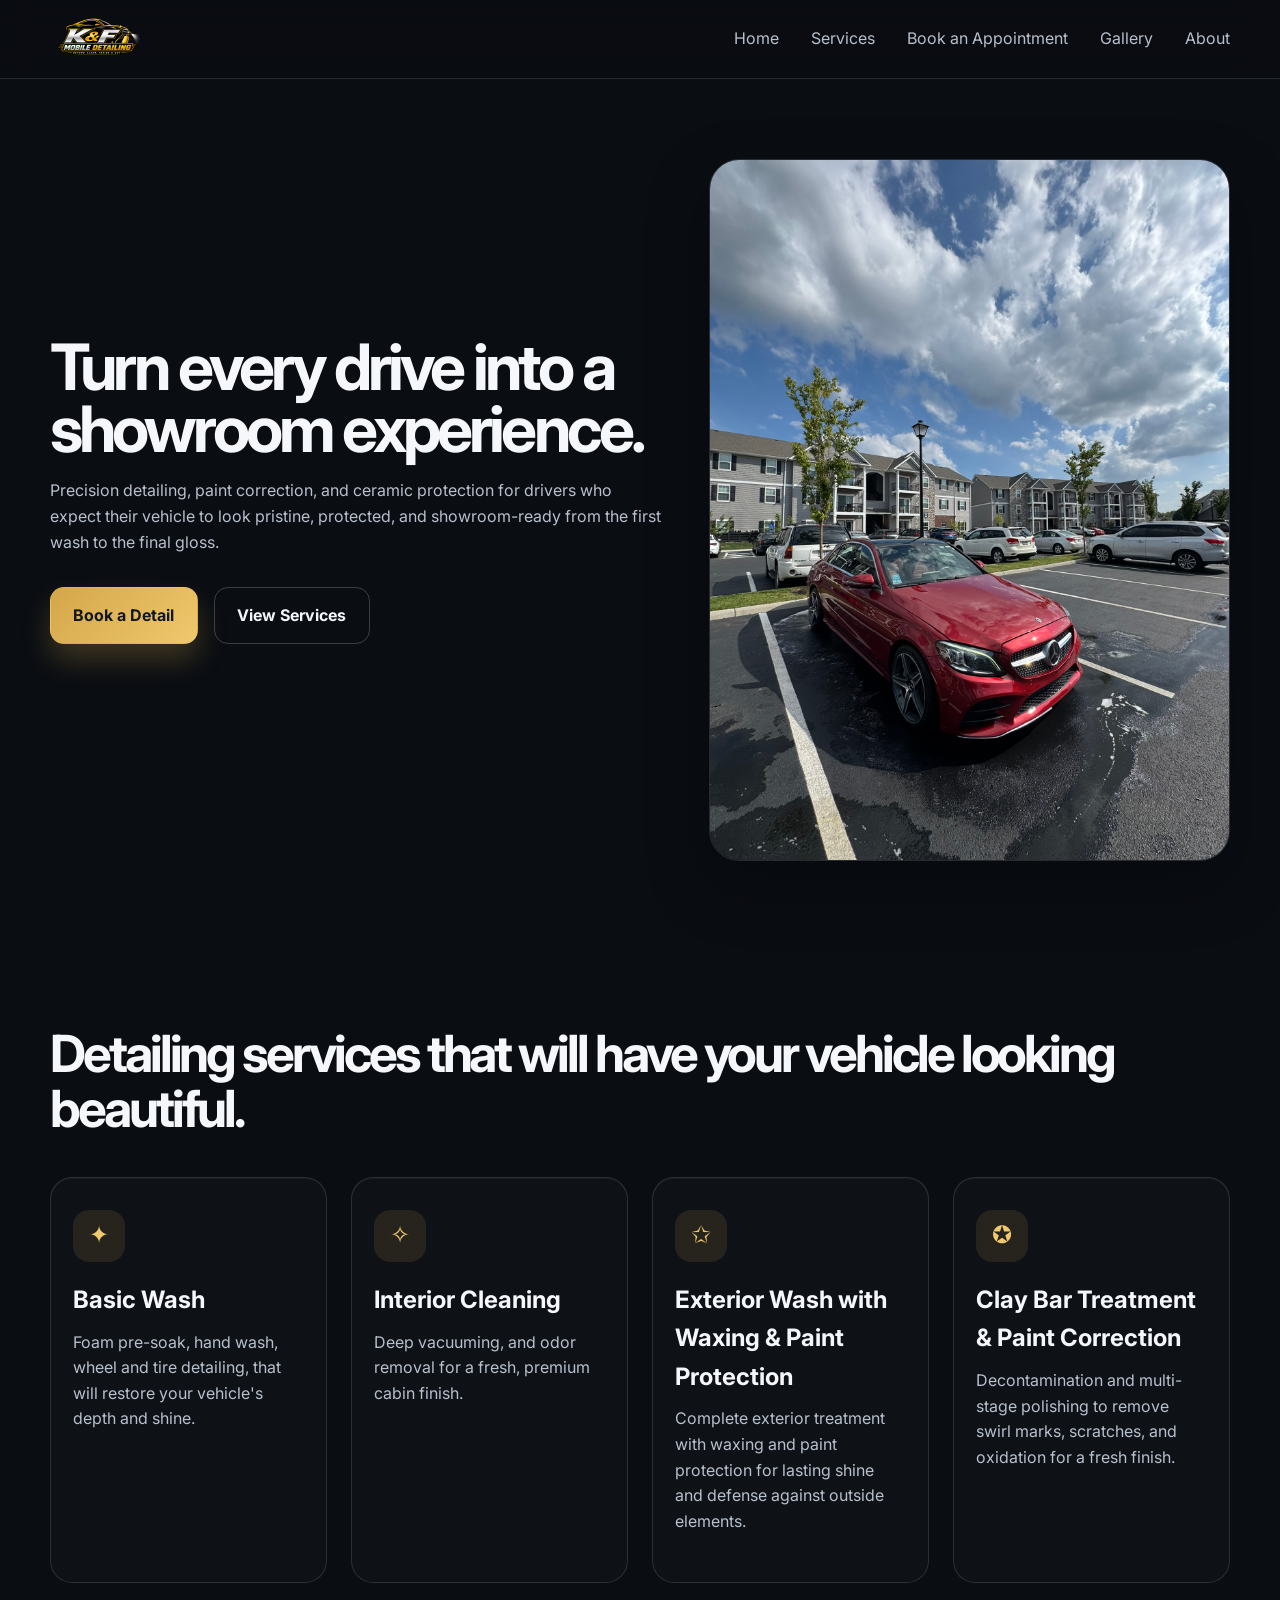
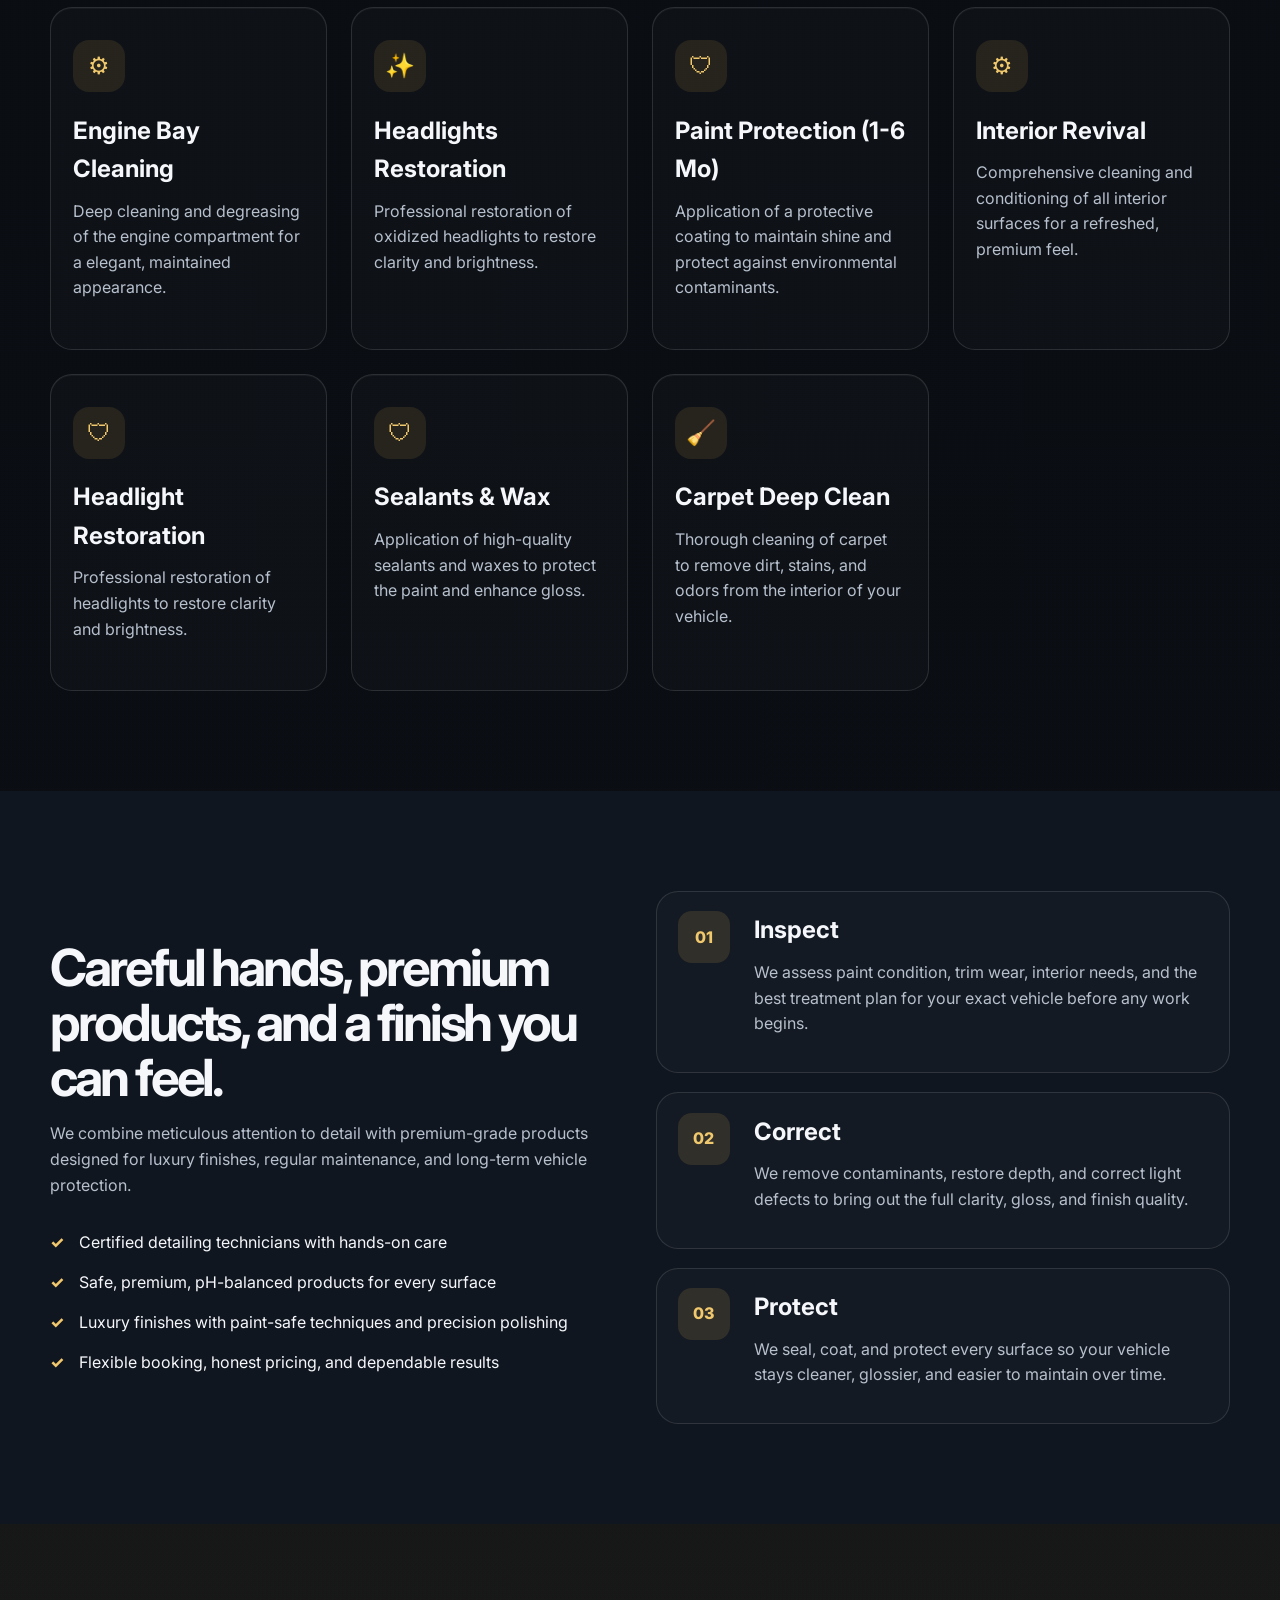
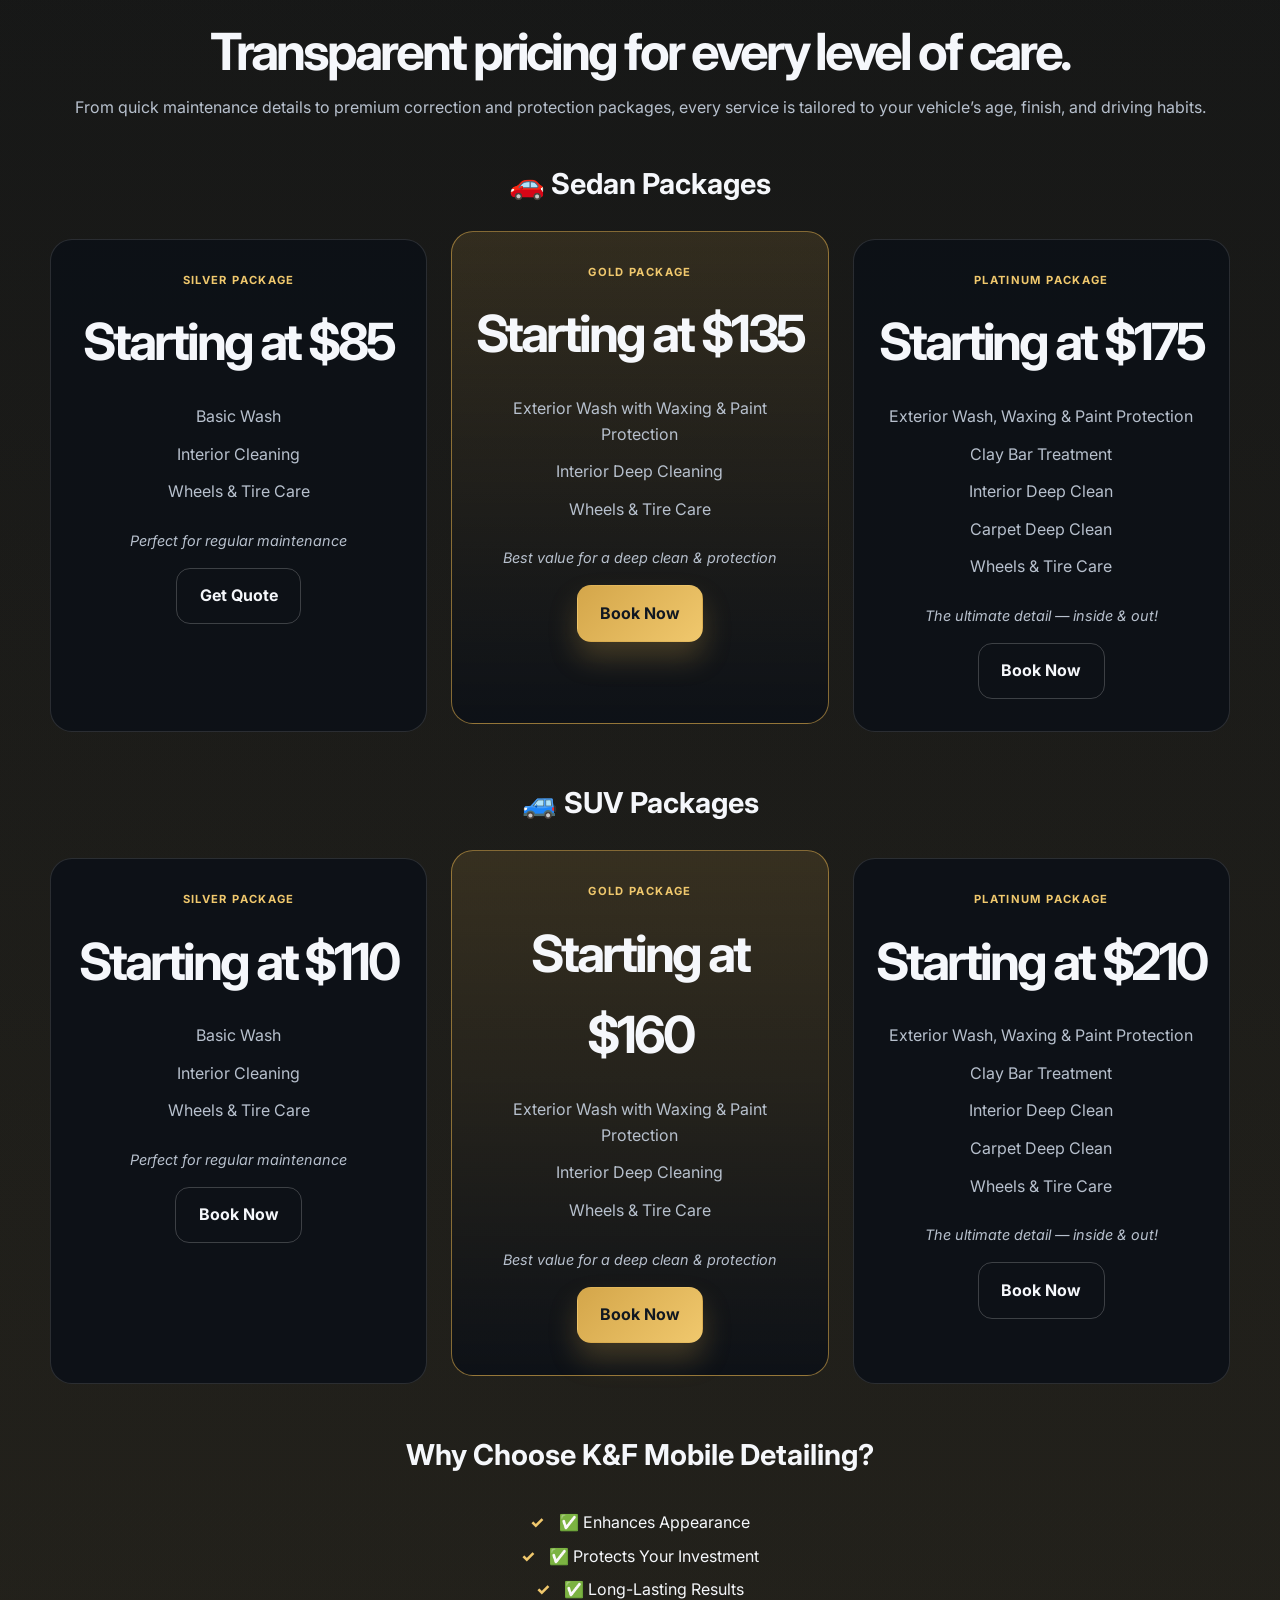
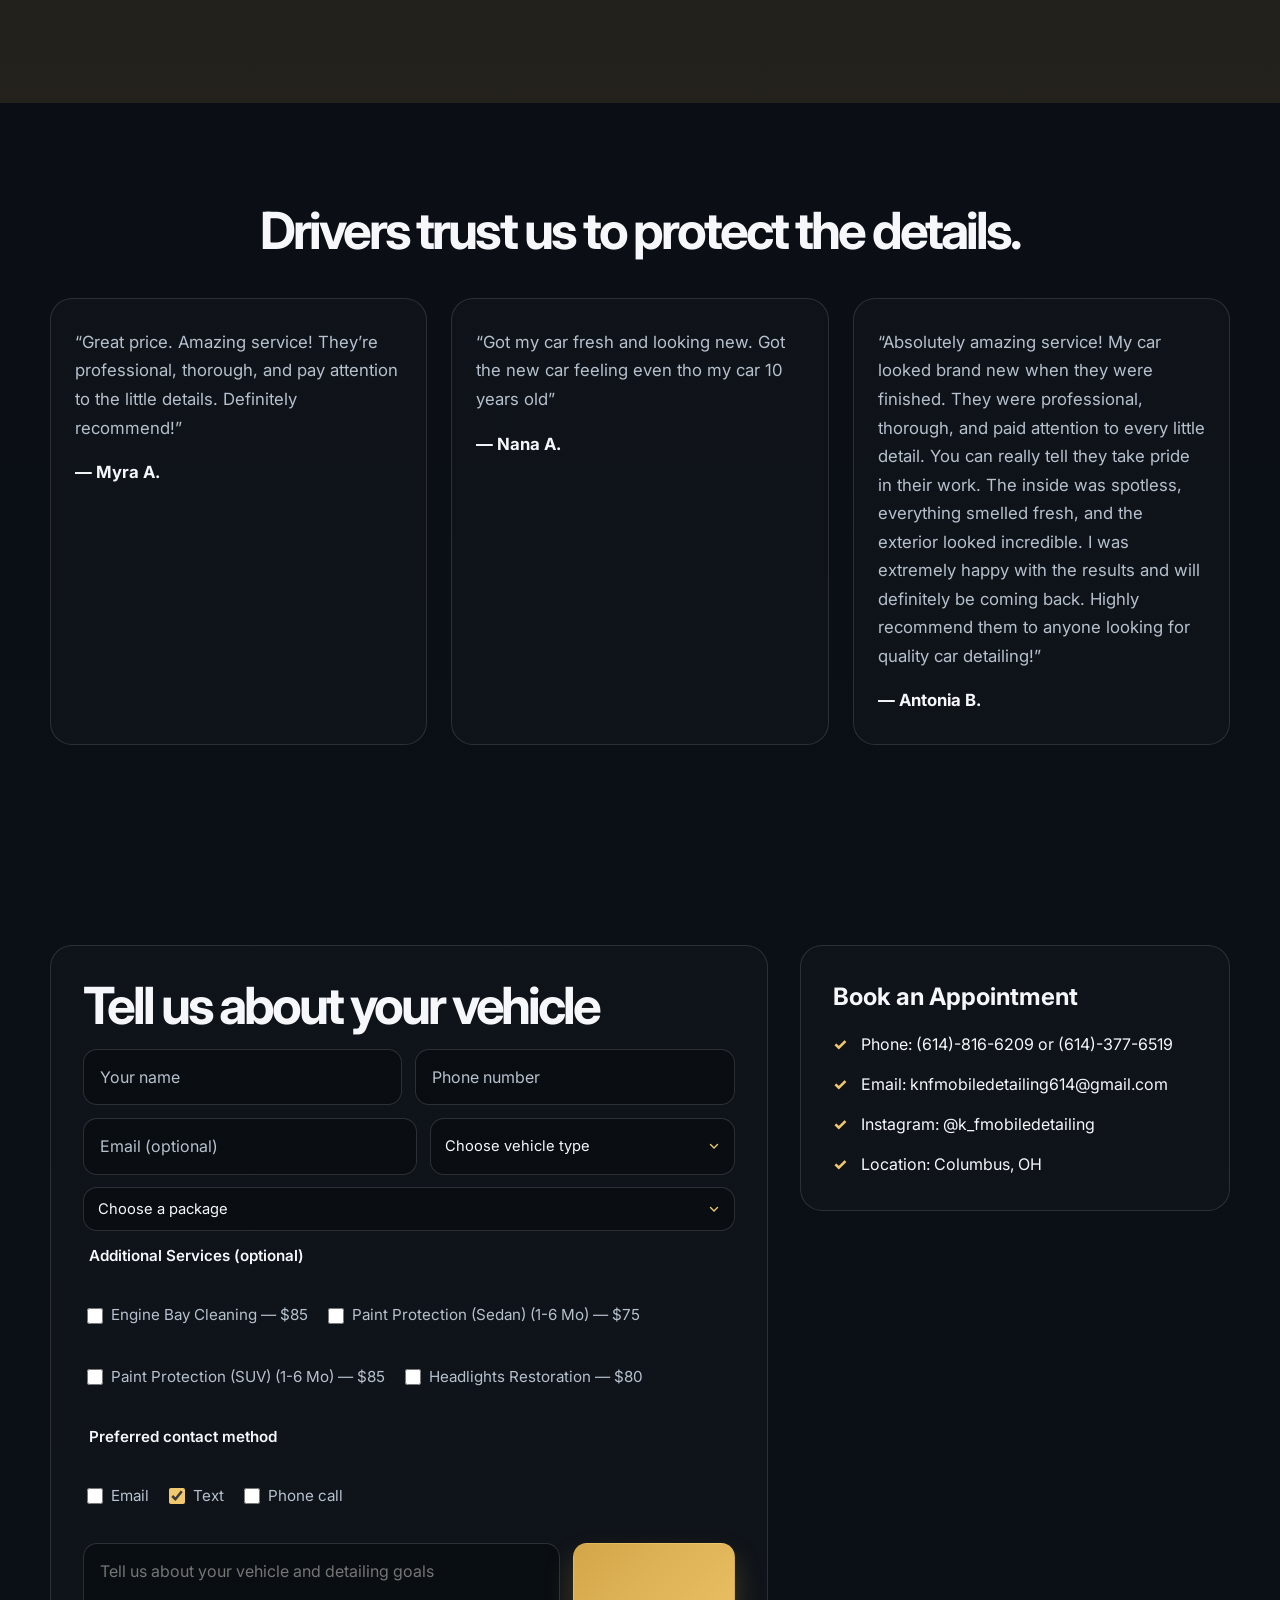
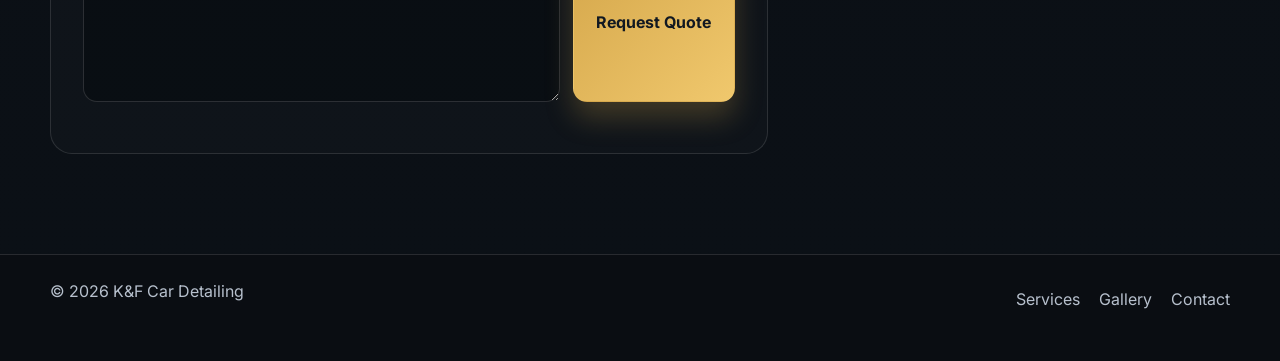
==== index.html @ 3fadc66c "hero image" ====
<!DOCTYPE html>
<html lang="en">
  <head>
    <meta charset="UTF-8" />
    <meta name="viewport" content="width=device-width, initial-scale=1.0" />
    <meta
      name="description"
      content="K&F Car Detailing offers premium interior, exterior, ceramic coating, and paint protection services for luxury and everyday vehicles."
    />
    <title>K&F Car Detailing | Premium Auto Care</title>
    <link rel="preconnect" href="https://fonts.googleapis.com" />
    <link rel="preconnect" href="https://fonts.gstatic.com" crossorigin />
    <link
      href="https://fonts.googleapis.com/css2?family=Inter:wght@400;500;600;700;800;900&display=swap"
      rel="stylesheet"
    />
    <link rel="stylesheet" href="style.css" />
    <link rel="icon" type="image/png" href="images&videos/businessinfo/kflogo.png" /> <!-- ADD ICON -->
  </head>
  <body>
    <!--
      HOME PAGE: index.html
      ----------------------
      Beginner edit notes:

      - Brand: change the logo text in the header (<span class="brand-mark"> and <span class="brand-text">).
      - Navigation: edit links inside <nav class="site-nav">.
      - Hero (main headline): update the <h1> and the <p class="lead"> inside <section class="hero">.
      - Services / Sections: blocks use classes like .service-card, .hero-visual, .gallery-grid.
      - Pricing: see <section id="pricing"> — change the <h3> inside each .price-card to update prices.
      - Images: replace placeholder boxes with <img src="..."> and remove placeholder classes.
      - Contact form at bottom: the form with id="booking-form" is a demo. To send data, add a form `action` or handle it in backend code.

      Note: Styling is in `style.css` and interactive behavior in `script.js`.
    -->
    <header class="site-header">
      <div class="container nav-wrap">
        <a href="index.html" class="brand" aria-label="K and F Car Detailing home">
          <img src="images&videos/businessinfo/kflogo.png" alt="K&F Car Detailing logo" />
        </a>

        <button class="nav-toggle" aria-label="Toggle menu" aria-expanded="false">
          <span></span>
          <span></span>
          <span></span>
        </button>

        <nav class="site-nav" aria-label="Main navigation">
          <a href="index.html">Home</a>
          <a href="services.html">Services</a>
          <a href="contact.html">Book an Appointment</a>
          <a href="gallery.html">Gallery</a>
          <a href="about.html">About</a>
        </nav>
      </div>
    </header>

    <main id="top">
      <section class="hero">
        <div class="container hero-grid">
          <div class="hero-copy">
            <h1>Turn every drive into a showroom experience.</h1>
            <p class="lead">
              Precision detailing, paint correction, and ceramic protection for drivers who expect their vehicle to look pristine, protected, and showroom-ready from the first wash to the final gloss.
            </p>

            <div class="hero-actions">
              <a class="btn btn-primary" href="contact.html">Book a Detail</a>
              <a class="btn btn-secondary" href="services.html">View Services</a>
            </div>
          </div>

          <div class="hero-visual" aria-label="Car detailing showcase image">
            <div class="image-card main-image">
              <img src="images&videos/carsreel/coverimage.JPEG" alt="Finished product of a jon" />
            </div>
          </div>
        </div>
      </section>

     
      <section id="services" class="section">
        <div class="container">
          <div class="section-heading">
            <h2>Detailing services that will have your vehicle looking beautiful.</h2>
          </div>

          <div class="service-grid">
            <article class="service-card">
              <div class="icon">✦</div>
              <h3>Basic Wash</h3>
              <p>Foam pre-soak, hand wash, wheel and tire detailing, that will restore your vehicle's depth and shine.</p>
            </article>

            <article class="service-card">
              <div class="icon">✧</div>
              <h3>Interior Cleaning</h3>
              <p>Deep vacuuming, and odor removal for a fresh, premium cabin finish.</p>
            </article>

            <article class="service-card">
              <div class="icon">✩</div>
              <h3>Exterior Wash with Waxing & Paint Protection</h3>
              <p>Complete exterior treatment with waxing and paint protection for lasting shine and defense against outside elements.</p>
            </article>

            <article class="service-card">
              <div class="icon">✪</div>
              <h3>Clay Bar Treatment & Paint Correction</h3>
              <p>Decontamination and multi-stage polishing to remove swirl marks, scratches, and oxidation for a fresh finish.</p>
            </article>

            <article class="service-card">
              <div class="icon">⚙</div>
              <h3>Engine Bay Cleaning</h3>
              <p>Deep cleaning and degreasing of the engine compartment for a elegant, maintained appearance.</p>
            </article>

            <article class="service-card">
              <div class="icon">✨</div>
              <h3>Headlights Restoration</h3>
              <p>Professional restoration of oxidized headlights to restore clarity and brightness.</p>
            </article>

            <article class="service-card">
              <div class="icon">🛡</div>
              <h3>Paint Protection (1-6 Mo)</h3>
              <p>Application of a protective coating to maintain shine and protect against environmental contaminants.</p>
            </article>

            <article class="service-card">
              <div class="icon">⚙</div>
              <h3>Interior Revival</h3>
              <p>Comprehensive cleaning and conditioning of all interior surfaces for a refreshed, premium feel.</p>
            </article>

            <article class="service-card">
              <div class="icon">🛡</div>
              <h3>Headlight Restoration</h3>
              <p>Professional restoration of  headlights to restore clarity and brightness.</p>
            </article>

            <article class="service-card">
              <div class="icon">🛡</div>
              <h3>Sealants & Wax</h3>
              <p>Application of high-quality sealants and waxes to protect the paint and enhance gloss.</p>
            </article>
            <article class="service-card">
              <div class="icon">🧹</div>
              <h3>Carpet Deep Clean</h3>
              <p>Thorough cleaning of carpet to remove dirt, stains, and odors from the interior of your vehicle.</p>
            </article>
          </div>
        </div>
      </section>

      <section id="why-us" class="section section-dark">
        <div class="container process-grid">
          <div class="process-copy">
            <h2>Careful hands, premium products, and a finish you can feel.</h2>
            <p>
              We combine meticulous attention to detail with premium-grade products designed for luxury finishes, regular maintenance, and long-term vehicle protection.
            </p>
            <ul class="check-list">
              <li>Certified detailing technicians with hands-on care</li>
              <li>Safe, premium, pH-balanced products for every surface</li>
              <li>Luxury finishes with paint-safe techniques and precision polishing</li>
              <li>Flexible booking, honest pricing, and dependable results</li>
            </ul>
          </div>

          <div class="steps">
            <div class="step-item">
              <span>01</span>
              <div>
                <h3>Inspect</h3>
                <p>We assess paint condition, trim wear, interior needs, and the best treatment plan for your exact vehicle before any work begins.</p>
              </div>
            </div>

            <div class="step-item">
              <span>02</span>
              <div>
                <h3>Correct</h3>
                <p>We remove contaminants, restore depth, and correct light defects to bring out the full clarity, gloss, and finish quality.</p>
              </div>
            </div>

            <div class="step-item">
              <span>03</span>
              <div>
                <h3>Protect</h3>
                <p>We seal, coat, and protect every surface so your vehicle stays cleaner, glossier, and easier to maintain over time.</p>
              </div>
            </div>
          </div>
        </div>
      </section>


      <section id="pricing" class="section section-accent">
        <div class="container">
          <div class="section-heading centered">

            <h2>Transparent pricing for every level of care.</h2>
            <p class="lead">From quick maintenance details to premium correction and protection packages, every service is tailored to your vehicle’s age, finish, and driving habits.</p>
          </div>

          <div class="pricing-content">
            <h3>🚗 Sedan Packages</h3>
            <div class="pricing-grid">
              <article class="price-card">
                <p class="package">Silver Package</p>
                <h3>Starting at $85</h3>
                <ul>
                  <li>Basic Wash</li>
                  <li>Interior Cleaning</li>
                  <li>Wheels & Tire Care</li>
                </ul>
                <p class="best-for">Perfect for regular maintenance</p>
                <a href="contact.html" class="btn btn-secondary">Get Quote</a>
              </article>

              <article class="price-card featured">
                <p class="package">Gold Package</p>
                <h3>Starting at $135</h3>
                <ul>
                  <li>Exterior Wash with Waxing & Paint Protection</li>
                  <li>Interior Deep Cleaning</li>
                  <li>Wheels & Tire Care</li>
                </ul>
                <p class="best-for">Best value for a deep clean & protection</p>
                <a href="contact.html" class="btn btn-primary">Book Now</a>
              </article>

              <article class="price-card">
                <p class="package">Platinum Package</p>
                <h3>Starting at $175</h3>
                <ul>
                  <li>Exterior Wash, Waxing & Paint Protection</li>
                  <li>Clay Bar Treatment</li>
                  <li>Interior Deep Clean</li>
                  <li>Carpet Deep Clean</li>
                  <li>Wheels & Tire Care</li>
                </ul>
                <p class="best-for">The ultimate detail — inside & out!</p>
                <a href="contact.html" class="btn btn-secondary">Book Now</a>
              </article>
            </div>

            <h3 class="pricing-section-heading">🚙 SUV Packages</h3>
            <div class="pricing-grid">
              <article class="price-card">
                <p class="package">Silver Package</p>
                <h3>Starting at $110</h3>
                <ul>
                  <li>Basic Wash</li>
                  <li>Interior Cleaning</li>
                  <li>Wheels & Tire Care</li>
                </ul>
                <p class="best-for">Perfect for regular maintenance</p>
                <a href="contact.html" class="btn btn-secondary">Book Now</a>
              </article>

              <article class="price-card featured">
                <p class="package">Gold Package</p>
                <h3>Starting at $160</h3>
                <ul>
                  <li>Exterior Wash with Waxing & Paint Protection</li>
                  <li>Interior Deep Cleaning</li>
                  <li>Wheels & Tire Care</li>
                </ul>
                <p class="best-for">Best value for a deep clean & protection</p>
                <a href="contact.html" class="btn btn-primary">Book Now</a>
              </article>

              <article class="price-card">
                <p class="package">Platinum Package</p>
                <h3>Starting at $210</h3>
                <ul>
                  <li>Exterior Wash, Waxing & Paint Protection</li>
                  <li>Clay Bar Treatment</li>
                  <li>Interior Deep Clean</li>
                  <li>Carpet Deep Clean</li>
                  <li>Wheels & Tire Care</li>
                </ul>
                <p class="best-for">The ultimate detail — inside & out!</p>
                <a href="contact.html" class="btn btn-secondary">Book Now</a>
              </article>
            </div>

            <div class="why-choose">
              <h3>Why Choose K&F Mobile Detailing?</h3>
              <ul class="check-list check-list-centered">
                <li>✅ Enhances Appearance</li>
                <li>✅ Protects Your Investment</li>
                <li>✅ Long-Lasting Results</li>
              </ul>
            </div>
          </div>
        </div>
      </section>

      <section class="section testimonials">
        <div class="container">
          <div class="section-heading centered">
            <h2>Drivers trust us to protect the details.</h2>
          </div> 

          <div class="testimonial-grid">
            <blockquote>
              “Great price. Amazing service! They’re professional, thorough, and pay attention to the little details. Definitely recommend!”
              <footer>— Myra A.</footer>
            </blockquote>

            <blockquote>
              “Got my car fresh and looking new. Got the new car feeling even tho my car 10 years old”
              <footer>— Nana A.</footer>
            </blockquote>

            <blockquote>
              “Absolutely amazing service! My car looked brand new when they were finished. They were professional, thorough, and paid attention to every little detail. You can really tell they take pride in their work. The inside was spotless, everything smelled fresh, and the exterior looked incredible. I was extremely happy with the results and will definitely be coming back. Highly recommend them to anyone looking for quality car detailing!”
              <footer>— Antonia B.</footer>
            </blockquote>
          </div>
        </div>
      </section>

      <!-- CONTACT US SECTION -->
        <!-- CONTACT FORM PAGE -->
      <section class="section">
        <div class="container contact-layout">
          <div class="contact-card">
            <h2>Tell us about your vehicle</h2>
            <!-- Replace with your real form action or booking fields -->
            <form class="contact-form contact-form-full" id="booking-form">
              <input type="hidden" name="_subject" value="New quote request — K&amp;F website" />
              <input type="text" name="name" placeholder="Your name" aria-label="Your name" required />
              <input type="tel" name="phone" placeholder="Phone number" aria-label="Phone number" inputmode="numeric" required />
              <input type="email" name="email" placeholder="Email (optional)" aria-label="Email address" />
              <select name="vehicle" aria-label="Select your vehicle type" required>
                <option value="">Choose vehicle type</option>
                <option value="Sedan">Sedan</option>
                <option value="SUV">SUV</option>
              </select>
              <select name="package" aria-label="Select your service package" required>
                <option value="">Choose a package</option>
                <option value="Sedan Silver Package — $85">Sedan Silver Package — $85</option>
                <option value="Sedan Gold Package — $135">Sedan Gold Package — $135</option>
                <option value="Sedan Platinum Package — $175">Sedan Platinum Package — $175</option>
                <option value="SUV Silver Package — $110">SUV Silver Package — $110</option>
                <option value="SUV Gold Package — $160">SUV Gold Package — $160</option>
                <option value="SUV Platinum Package — $210">SUV Platinum Package — $210</option>
              </select>

              <fieldset class="contact-preference">
                <legend>Additional Services (optional)</legend>
                <label>
                  <input type="checkbox" name="additional_services" value="Engine Bay Cleaning — $85" />
                  <span>Engine Bay Cleaning — $85</span>
                </label>
                <label>
                  <input type="checkbox" name="additional_services" value="Paint Protection (1-6 Mo) — $75" />
                  <span>Paint Protection (Sedan) (1-6 Mo) — $75</span>
                </label>
                <label>
                  <input type="checkbox" name="additional_services" value="Paint Protection SUV (1-6 Mo) — $85" />
                  <span>Paint Protection (SUV) (1-6 Mo) — $85</span>
                </label>
                <label>
                  <input type="checkbox" name="additional_services" value="Headlights Restoration — $80" />
                  <span>Headlights Restoration — $80</span>
                </label>
              </fieldset>

              <fieldset class="contact-preference">
                <legend>Preferred contact method</legend>
                <label>
                  <input type="checkbox" name="contact_preference" value="Email" />
                  <span>Email</span>
                </label>
                <label>
                  <input type="checkbox" name="contact_preference" value="Text" checked />
                  <span>Text</span>
                </label>
                <label>
                  <input type="checkbox" name="contact_preference" value="Phone call" /> <span>Phone call</span>
                </label>
              </fieldset>

              <textarea name="details" rows="5" placeholder="Tell us about your vehicle and detailing goals" aria-label="Project details"></textarea>
              <button type="submit" class="btn btn-primary">Request Quote</button>
            </form>
          </div>

          <aside class="contact-info">
            <div class="info-box">
              <h3>Book an Appointment</h3>
              <!-- Update your actual phone, email, hours, and address here -->
              <ul class="check-list compact-list">
                <li>Phone: (614)-816-6209 or (614)-377-6519</li>
                <li>Email: knfmobiledetailing614@gmail.com</li>
                <li>Instagram: <a href="https://www.instagram.com/k_fmobiledetailing/?hl=en" target="_blank" rel="noopener noreferrer">@k_fmobiledetailing</a></li>
                <li>Location: Columbus, OH</li>
              </ul>
            </div>
          </aside>
        </div>
      </section>
    </main>

    <footer class="site-footer">
      <div class="container footer-wrap">
        <p>© <span id="year"></span> K&F Car Detailing</p>
        <div class="footer-links">
          <a href="services.html">Services</a>
          <a href="gallery.html">Gallery</a>
          <a href="contact.html">Contact</a>
        </div>
      </div>
    </footer>

    <script src="script.js"></script>
  </body>
</html>
---- style.css ----
:root {
  --bg: #0a0d12;
  --bg-soft: #111821;
  --panel: #141d29;
  --card: #f4f3ef;
  --card-strong: #ece7df;
  --text: #f5f7fb;
  --muted: #b7c0cd;
  --gold: #d4a64a;
  --gold-soft: #f0c86d;
  --silver: #c0c0c0;
  --silver-soft: #e8e8e8;
  --line: rgba(255, 255, 255, 0.12);
  --shadow: 0 24px 60px rgba(2, 5, 10, 0.35);
  --radius: 22px;
}

/*
  STYLE GUIDE / HOW TO EDIT (for beginners)
  -----------------------------------------
  - Theme colors: change the variables inside :root (e.g. --bg, --text, --gold).
    Editing these will update colors site-wide without touching component rules.
  - Spacing and layout: .container width and .section padding control overall layout.
  - Components: look for classes like .hero, .service-card, .price-card to change
    sizing, spacing, or visual styles for those blocks.
  - Placeholders and images: .placeholder-box and .placeholder-image are temporary
    visuals. Replace with an <img> tag and remove placeholder classes when adding real images.
  - Typography: H1/H2 sizes are set near the top. Change font-family in body to use a different font.
  - Page-load animation: the `main` fade/translate rules are near the bottom. Tweak duration there.

  Tip: prefer changing variables at the top rather than editing many selectors.
*/

* {
  box-sizing: border-box;
}

html {
  scroll-behavior: smooth;
}

body {
  margin: 0;
  font-family: "Inter", sans-serif;
  background: linear-gradient(180deg, #0a0d12 0%, #0b1016 100%);
  color: var(--text);
  line-height: 1.6;
  overflow-x: hidden;
}

a {
  color: inherit;
  text-decoration: none;
}

img {
  display: block;
  max-width: 100%;
}

button,
input,
select,
textarea {
  font: inherit;
}

textarea {
  resize: vertical;
}

.container {
  width: min(1180px, calc(100% - 2rem));
  margin: 0 auto;
}

.section {
  padding: 100px 0;
}

.section-dark {
  background: rgba(17, 24, 33, 0.9);
}

.section-accent {
  background: linear-gradient(180deg, rgba(212, 166, 74, 0.06), rgba(212, 166, 74, 0.12));
}

h1,
h2,
h3,
p {
  margin-top: 0;
}

h1 {
  font-size: clamp(2.8rem, 5vw, 5rem);
  line-height: 0.96;
  letter-spacing: -0.06em;
  margin-bottom: 1.2rem;
}

h2 {
  font-size: clamp(2.1rem, 4vw, 3.2rem);
  line-height: 1.08;
  letter-spacing: -0.06em;
  margin-bottom: 1rem;
}

h3 {
  font-size: 1.5rem;
  margin-bottom: 0.65rem;
}

.lead,
.process-copy p,
.service-card p,
.step-item p,
.testimonial-grid blockquote,
.price-card li,
.contact-form input::placeholder {
  color: var(--muted);
}

.placeholder-box {
  display: flex;
  align-items: center;
  justify-content: center;
  min-height: 220px;
  background: rgba(255, 255, 255, 0.03);
  border: 1px dashed rgba(212, 166, 74, 0.6);
  border-radius: 20px;
  color: var(--gold-soft);
  font-weight: 700;
  letter-spacing: 0.06em;
  text-transform: uppercase;
  text-align: center;
  padding: 1rem;
}

.placeholder-image {
  min-height: 260px;
}

.site-header {
  position: sticky;
  top: 0;
  z-index: 50;
  background: rgba(10, 13, 18, 0.8);
  -webkit-backdrop-filter: blur(14px);
  backdrop-filter: blur(14px);
  border-bottom: 1px solid var(--line);
}

.nav-wrap {
  display: flex;
  align-items: center;
  justify-content: space-between;
  min-height: 78px;
}

.brand {
  display: inline-flex;
  align-items: center;
  gap: 0.8rem;
  font-weight: 800;
  letter-spacing: 0.04em;
}

.brand img {
  height: 64px;
  width: auto;
  display: block;
}

.brand-mark {
  display: inline-flex;
  align-items: center;
  justify-content: center;
  width: 46px;
  height: 46px;
  border-radius: 14px;
  background: linear-gradient(135deg, var(--gold), var(--gold-soft));
  color: #0e1318;
  font-size: 1.15rem;
}

.brand-text {
  font-size: 1rem;
  text-transform: uppercase;
}

.site-nav {
  display: flex;
  align-items: center;
  gap: 2rem;
  color: var(--muted);
}

.site-nav a {
  transition: color 0.2s ease;
}

.site-nav a:hover,
.site-nav a:focus-visible {
  color: var(--text);
}

.nav-toggle {
  display: none;
  background: transparent;
  border: 0;
  padding: 0;
  width: 44px;
  height: 44px;
  cursor: pointer;
}

.nav-toggle span {
  display: block;
  width: 22px;
  height: 2px;
  background: var(--text);
  margin: 5px auto;
  border-radius: 99px;
}

.hero {
  padding: 80px 0 65px;
}

.hero-grid {
  display: grid;
  grid-template-columns: 1.08fr 0.92fr;
  align-items: center;
  gap: 3rem;
}

.hero-copy {
  max-width: 620px;
}

.hero-actions {
  display: flex;
  flex-wrap: wrap;
  gap: 1rem;
  margin: 2rem 0 2.5rem;
}

.btn {
  display: inline-flex;
  align-items: center;
  justify-content: center;
  min-height: 52px;
  padding: 0.9rem 1.4rem;
  border-radius: 14px;
  border: 1px solid transparent;
  font-weight: 700;
  transition: transform 0.2s ease, box-shadow 0.2s ease;
}

.btn:hover,
.btn:focus-visible {
  transform: translateY(-1px);
}

.btn-primary {
  background: linear-gradient(135deg, var(--gold), var(--gold-soft));
  color: #111821;
  box-shadow: 0 16px 28px rgba(212, 166, 74, 0.25);
}

.btn-secondary {
  background: transparent;
  border-color: rgba(255, 255, 255, 0.2);
  color: var(--text);
}

.hero-stats {
  list-style: none;
  padding: 0;
  margin: 0;
  display: flex;
  gap: 2rem;
  flex-wrap: wrap;
}

.hero-stats li {
  display: flex;
  flex-direction: column;
  gap: 0.2rem;
  min-width: 110px;
}

.hero-stats strong {
  font-size: 1.5rem;
  color: var(--text);
}

.hero-stats span {
  color: var(--muted);
  font-size: 0.84rem;
}

.hero-visual {
  position: relative;
  display: grid;
  place-items: center;
}

.image-card {
  position: relative;
  width: min(560px, 100%);
  border-radius: 30px;
  overflow: hidden;
  box-shadow: var(--shadow);
  border: 1px solid rgba(255, 255, 255, 0.12);
}

.image-card img {
  width: 100%;
  height: 700px;
  object-fit: cover;
}

.badge {
  position: absolute;
  display: inline-flex;
  align-items: center;
  justify-content: center;
  padding: 0.7rem 1rem;
  border-radius: 999px;
  background: rgba(10, 13, 18, 0.82);
  border: 1px solid rgba(255, 255, 255, 0.12);
  color: var(--text);
  font-weight: 600;
  -webkit-backdrop-filter: blur(12px);
  backdrop-filter: blur(12px);
}

.badge-top {
  top: 30px;
  right: -12px;
}

.badge-bottom {
  left: -12px;
  bottom: 30px;
}

.brands {
  padding: 16px 0 0;
}

.brand-strip {
  display: grid;
  grid-template-columns: repeat(4, minmax(0, 1fr));
  gap: 1rem;
  border: 1px solid var(--line);
  border-radius: 16px;
  background: rgba(255, 255, 255, 0.02);
  padding: 1rem 1.5rem;
}

.brand-strip span {
  color: var(--muted);
  font-weight: 600;
  text-align: center;
}

.section-heading {
  margin-bottom: 2.5rem;
}

.section-heading.centered {
  text-align: center;
}

.page-hero {
  padding: 90px 0 40px;
  text-align: center;
}

.narrow {
  max-width: 760px;
}

.service-grid {
  display: grid;
  grid-template-columns: repeat(4, minmax(0, 1fr));
  gap: 1.5rem;
}

/* Service cards use four columns on large screens. */
.service-grid-large {
  grid-template-columns: repeat(4, minmax(0, 1fr));
}

.service-card {
  padding: 2rem 1.4rem;
  border-radius: var(--radius);
  background: rgba(255, 255, 255, 0.02);
  border: 1px solid var(--line);
  box-shadow: inset 0 1px 0 rgba(255, 255, 255, 0.04);
  transition: transform 0.25s ease;
}

@media (hover: hover) and (pointer: fine) {
  .service-card:hover {
    transform: scale(1.06);
  }
}

.icon {
  display: inline-flex;
  align-items: center;
  justify-content: center;
  width: 52px;
  height: 52px;
  border-radius: 16px;
  margin-bottom: 1.2rem;
  background: rgba(212, 166, 74, 0.12);
  color: var(--gold-soft);
  font-size: 1.5rem;
}

.process-grid {
  display: grid;
  grid-template-columns: 1fr 1fr;
  gap: 2rem;
  align-items: center;
}

.check-list {
  list-style: none;
  padding: 0;
  margin: 2rem 0 0;
  display: grid;
  gap: 0.9rem;
}

.check-list li {
  position: relative;
  padding-left: 1.8rem;
  color: var(--text);
}

.check-list li::before {
  content: "✓";
  position: absolute;
  left: 0;
  color: var(--gold-soft);
  font-weight: 800;
}

.steps {
  display: grid;
  gap: 1.2rem;
}

.step-item {
  display: grid;
  grid-template-columns: 60px 1fr;
  gap: 1rem;
  padding: 1.2rem 1.3rem;
  border-radius: var(--radius);
  background: rgba(255, 255, 255, 0.02);
  border: 1px solid var(--line);
}

.step-item span {
  display: inline-flex;
  align-items: center;
  justify-content: center;
  width: 52px;
  height: 52px;
  border-radius: 14px;
  background: rgba(212, 166, 74, 0.15);
  color: var(--gold-soft);
  font-weight: 800;
}

.slideshow {
  position: relative;
  border-radius: 24px;
  overflow: hidden;
  border: 1px solid var(--line);
  background: #10151d;
}

.slideshow-track {
  display: flex;
  transition: transform 0.5s cubic-bezier(.2,.9,.2,1);
}

.slide {
  flex: 0 0 100%;
  margin: 0;
}

.slide img {
  width: 100%;
  height: 560px;
  object-fit: contain;
  display: block;
  background: #10151d;
}

.slide-arrow {
  position: absolute;
  top: 50%;
  transform: translateY(-50%);
  width: 48px;
  height: 48px;
  border-radius: 50%;
  border: 1px solid rgba(255, 255, 255, 0.16);
  background: rgba(10, 13, 18, 0.6);
  -webkit-backdrop-filter: blur(8px);
  backdrop-filter: blur(8px);
  color: var(--text);
  font-size: 1.6rem;
  line-height: 1;
  cursor: pointer;
  display: flex;
  align-items: center;
  justify-content: center;
  transition: background 0.2s ease, border-color 0.2s ease;
}

.slide-arrow:hover,
.slide-arrow:focus-visible {
  background: rgba(212, 166, 74, 0.25);
  border-color: rgba(212, 166, 74, 0.5);
}

.slide-prev {
  left: 16px;
}

.slide-next {
  right: 16px;
}

.slide-dots {
  position: absolute;
  bottom: 18px;
  left: 50%;
  transform: translateX(-50%);
  display: flex;
  gap: 0.5rem;
}

.slide-dot {
  position: relative;
  width: 9px;
  height: 9px;
  border-radius: 50%;
  border: 0;
  padding: 0;
  background: rgba(255, 255, 255, 0.35);
  cursor: pointer;
  transition: background 0.2s ease, transform 0.2s ease;
}

.slide-dot::before {
  content: "";
  position: absolute;
  inset: -18px;
}

.slide-dot.is-active {
  background: var(--gold-soft);
  transform: scale(1.3);
}

.pricing-grid {
  display: grid;
  grid-template-columns: repeat(3, minmax(0, 1fr));
  gap: 1.5rem;
  margin-bottom: 2rem;
}

.pricing-content h3 {
  text-align: center;
  font-size: 1.8rem;
  margin-bottom: 2rem;
}

.pricing-section-heading {
  margin-top: 3rem;
}

.why-choose {
  margin-top: 3rem;
  text-align: center;
}

.check-list-centered {
  display: flex;
  flex-direction: column;
  gap: 0.5rem;
  align-items: center;
}

.price-card {
  padding: 2rem 1.4rem;
  border-radius: var(--radius);
  background: rgba(13, 17, 23, 0.92);
  border: 1px solid var(--line);
  text-align: center;
}

.price-card.featured {
  background: linear-gradient(180deg, rgba(212, 166, 74, 0.14), rgba(13, 17, 23, 0.96));
  border-color: rgba(212, 166, 74, 0.6);
  transform: translateY(-8px);
}

.package {
  color: var(--gold-soft);
  font-weight: 700;
  text-transform: uppercase;
  letter-spacing: 0.12em;
  font-size: 0.7rem;
}

.best-for {
  color: var(--muted);
  font-size: 0.9rem;
  font-style: italic;
  margin-bottom: 1rem;
}

.price-card h3 {
  font-size: clamp(2.5rem, 4vw, 3.5rem);
  letter-spacing: -0.06em;
  margin-bottom: 1.3rem;
}

.price-card ul {
  list-style: none;
  margin: 0 0 1.5rem;
  padding: 0;
  display: grid;
  gap: 0.75rem;
  color: var(--muted);
}

.testimonial-grid {
  display: grid;
  grid-template-columns: repeat(3, minmax(0, 1fr));
  gap: 1.5rem;
}

.testimonial-grid blockquote {
  margin: 0;
  padding: 1.8rem 1.5rem;
  border-radius: var(--radius);
  background: rgba(255, 255, 255, 0.02);
  border: 1px solid var(--line);
  font-size: 1.05rem;
  line-height: 1.7;
}

.testimonial-grid footer {
  margin-top: 1rem;
  color: var(--text);
  font-weight: 700;
}

.cta-section {
  padding-top: 28px;
}

.cta-box {
  display: flex;
  align-items: center;
  justify-content: space-between;
  gap: 2rem;
  padding: 2.2rem;
  border-radius: 30px;
  background: linear-gradient(135deg, rgba(212, 166, 74, 0.12), rgba(20, 29, 41, 0.9));
  border: 1px solid rgba(212, 166, 74, 0.35);
}

.cta-copy {
  flex: 1;
}

.cta-copy p:last-child {
  margin-bottom: 0;
  color: var(--muted);
}

.contact-form {
  display: flex;
  flex-wrap: wrap;
  gap: 0.8rem;
  width: min(540px, 100%);
}

.contact-form input,
.contact-form select,
.contact-form textarea {
  flex: 1 1 180px;
  min-height: 54px;
  padding: 0.9rem 1rem;
  border: 1px solid rgba(255, 255, 255, 0.14);
  border-radius: 14px;
  background: rgba(4, 8, 12, 0.5);
  color: var(--text);
  font-size: 16px;
}

.contact-form select {
  -webkit-appearance: none;
  appearance: none;
  flex: 1 1 150px;
  min-height: 44px;
  padding: 0.55rem 2.2rem 0.55rem 0.85rem;
  font-size: 0.92rem;
  background-image: url("data:image/svg+xml,%3Csvg xmlns='http://www.w3.org/2000/svg' viewBox='0 0 20 20' fill='none' stroke='%23f0c86d' stroke-width='2' stroke-linecap='round' stroke-linejoin='round'%3E%3Cpath d='M5 8l5 5 5-5'/%3E%3C/svg%3E");
  background-repeat: no-repeat;
  background-position: right 0.8rem center;
  background-size: 14px;
}

.contact-form select option {
  background: #10151d;
  color: var(--text);
}

.contact-form textarea {
  min-height: 120px;
  width: 100%;
}

.contact-preference {
  width: 100%;
  margin: 0;
  padding: 0.75rem 0.25rem 0;
  border: 0;
}

.contact-preference legend {
  margin-bottom: 0.5rem;
  font-size: 0.95rem;
  font-weight: 600;
  color: var(--text);
}

.contact-preference label {
  display: inline-flex;
  align-items: center;
  gap: 0.5rem;
  margin-right: 1rem;
  color: var(--muted);
  font-size: 0.95rem;
}

.contact-preference input[type="radio"],
.contact-preference input[type="checkbox"] {
  flex: none;
  width: 1rem;
  height: 1rem;
  margin: 0;
  padding: 0;
  border: 0;
  background: transparent;
  accent-color: var(--gold-soft);
}

.contact-form-full {
  width: 100%;
}

.form-status {
  width: 100%;
  margin: 0.4rem 0 0;
  font-size: 0.92rem;
  color: var(--muted);
}

.form-status-success {
  color: var(--gold-soft);
}

.form-status-error {
  color: #e88a8a;
}

.contact-layout {
  display: grid;
  grid-template-columns: minmax(0, 1.5fr) minmax(260px, 0.9fr);
  gap: 2rem;
  align-items: start;
}

.contact-card,
.info-box {
  padding: 2rem;
  border-radius: var(--radius);
  background: rgba(255, 255, 255, 0.02);
  border: 1px solid var(--line);
}

.contact-info {
  width: 100%;
}

.info-box {
  min-height: 220px;
}

.about-grid {
  display: grid;
  grid-template-columns: 1fr 1fr;
  gap: 2rem;
  align-items: center;
}

.about-image {
  width: 100%;
  min-height: 500px;
  object-fit: cover;
  border-radius: 28px;
  border: 1px solid var(--line);
}

.about-copy {
  font-size: 1.08rem;
  color: var(--muted);
}

.compact-list {
  margin-top: 1rem;
}

.check-list.compact-list li {
  white-space: nowrap;
}

.site-footer {
  padding: 1.5rem 0 2.5rem;
  border-top: 1px solid var(--line);
  background: #0a0d12;
}

/* Page-load animation: simple fade + lift for main content */
main {
  opacity: 0;
  transform: translateY(12px);
  transition: opacity 600ms cubic-bezier(.2,.9,.2,1), transform 600ms cubic-bezier(.2,.9,.2,1);
}

body.page-loaded main {
  opacity: 1;
  transform: none;
}

.footer-wrap {
  display: flex;
  justify-content: space-between;
  align-items: center;
  gap: 1rem;
  flex-wrap: wrap;
  color: var(--muted);
}

.footer-links {
  display: flex;
  gap: 1.2rem;
}

@media (max-width: 980px) {
  .check-list.compact-list li {
    white-space: normal;
  }

  .hero-grid,
  .process-grid,
  .cta-box,
  .pricing-grid,
  .service-grid,
  .testimonial-grid {
    grid-template-columns: 1fr 1fr;
  }

  .hero-grid,
  .process-grid,
  .cta-box {
    display: grid;
  }

  .service-grid,
  .pricing-grid,
  .testimonial-grid {
    display: grid;
  }

  .slide img {
    height: 420px;
  }

  .image-card img {
    height: 460px;
  }

  .about-image {
    min-height: 360px;
  }

  .cta-box {
    align-items: start;
  }
}

@media (max-width: 760px) {
  .nav-toggle {
    display: block;
  }

  @media (max-width: 760px) {
  .info-box {
    min-height: 600px;
  }
}

  .site-nav {
    position: absolute;
    top: calc(100% + 10px);
    right: 1rem;
    left: 1rem;
    display: flex;
    flex-direction: column;
    align-items: flex-start;
    gap: 1rem;
    padding: 1rem 1.2rem;
    background: rgba(10, 13, 18, 0.96);
    border: 1px solid var(--line);
    border-radius: 18px;
    opacity: 0;
    visibility: hidden;
    pointer-events: none;
    transform: translateX(22px);
    transition: opacity 220ms ease, transform 260ms ease, visibility 220ms ease;
    box-shadow: 0 18px 38px rgba(2, 5, 10, 0.28);
  }

  .site-nav a {
    opacity: 0;
    transform: translateX(18px);
    transition: opacity 220ms ease, transform 260ms ease;
    width: 100%;
    padding: 0.6rem 0;
  }

  .site-nav.is-open {
    opacity: 1;
    visibility: visible;
    pointer-events: auto;
    transform: translateX(0);
  }

  .site-nav.is-open a {
    opacity: 1;
    transform: translateX(0);
  }

  .site-nav.is-open a:nth-child(1) { transition-delay: 60ms; }
  .site-nav.is-open a:nth-child(2) { transition-delay: 100ms; }
  .site-nav.is-open a:nth-child(3) { transition-delay: 140ms; }
  .site-nav.is-open a:nth-child(4) { transition-delay: 180ms; }
  .site-nav.is-open a:nth-child(5) { transition-delay: 220ms; }

  .hero,
  .section {
    padding: 80px 0;
  }

  .hero-grid,
  .process-grid,
  .service-grid,
  .pricing-grid,
  .testimonial-grid,
  .brand-strip,
  .contact-layout,
  .about-grid {
    grid-template-columns: 1fr;
  }

  .hero-actions,
  .footer-wrap,
  .contact-form,
  .cta-box {
    display: flex;
    flex-direction: column;
    align-items: stretch;
  }

  .slide img {
    height: 300px;
  }

  .slide-arrow {
    width: 40px;
    height: 40px;
    font-size: 1.3rem;
  }

  .image-card img {
    height: 320px;
  }

  .about-image {
    min-height: 260px;
  }

  .brand img {
    height: 48px;
  }

  .placeholder-box {
    min-height: 420px;
  }

  .contact-preference label {
    display: flex;
    width: 100%;
    padding: 0.5rem 0;
    margin-right: 0;
  }

  .contact-card,
  .info-box {
    padding: 1.4rem;
  }

  .contact-form {
    gap: 0.65rem;
  }

  .contact-form input,
  .contact-form select,
  .contact-form textarea {
    min-height: 46px;
    padding: 0.65rem 0.85rem;
    border-radius: 12px;
    font-size: 16px;
  }

  .contact-form textarea {
    min-height: 96px;
  }

  .contact-preference {
    padding-top: 0.5rem;
  }

  .contact-preference legend {
    font-size: 0.88rem;
    margin-bottom: 0.35rem;
  }

  .contact-preference label {
    font-size: 0.88rem;
  }

  .btn {
    min-height: 46px;
    padding: 0.75rem 1.2rem;
  }

  .badge-top {
    right: 18px;
  }

  .badge-bottom {
    left: 18px;
  }

  .cta-box {
    padding: 1.4rem;
  }

  .nav-wrap {
    flex-wrap: wrap;
    gap: 0.8rem;
    padding: 0.8rem 0;
  }
}

@media (prefers-reduced-motion: reduce) {
  html {
    scroll-behavior: auto;
  }

  *,
  *::before,
  *::after {
    animation-duration: 0.01ms !important;
    animation-iteration-count: 1 !important;
    transition-duration: 0.01ms !important;
  }

  main {
    opacity: 1;
    transform: none;
  }
}
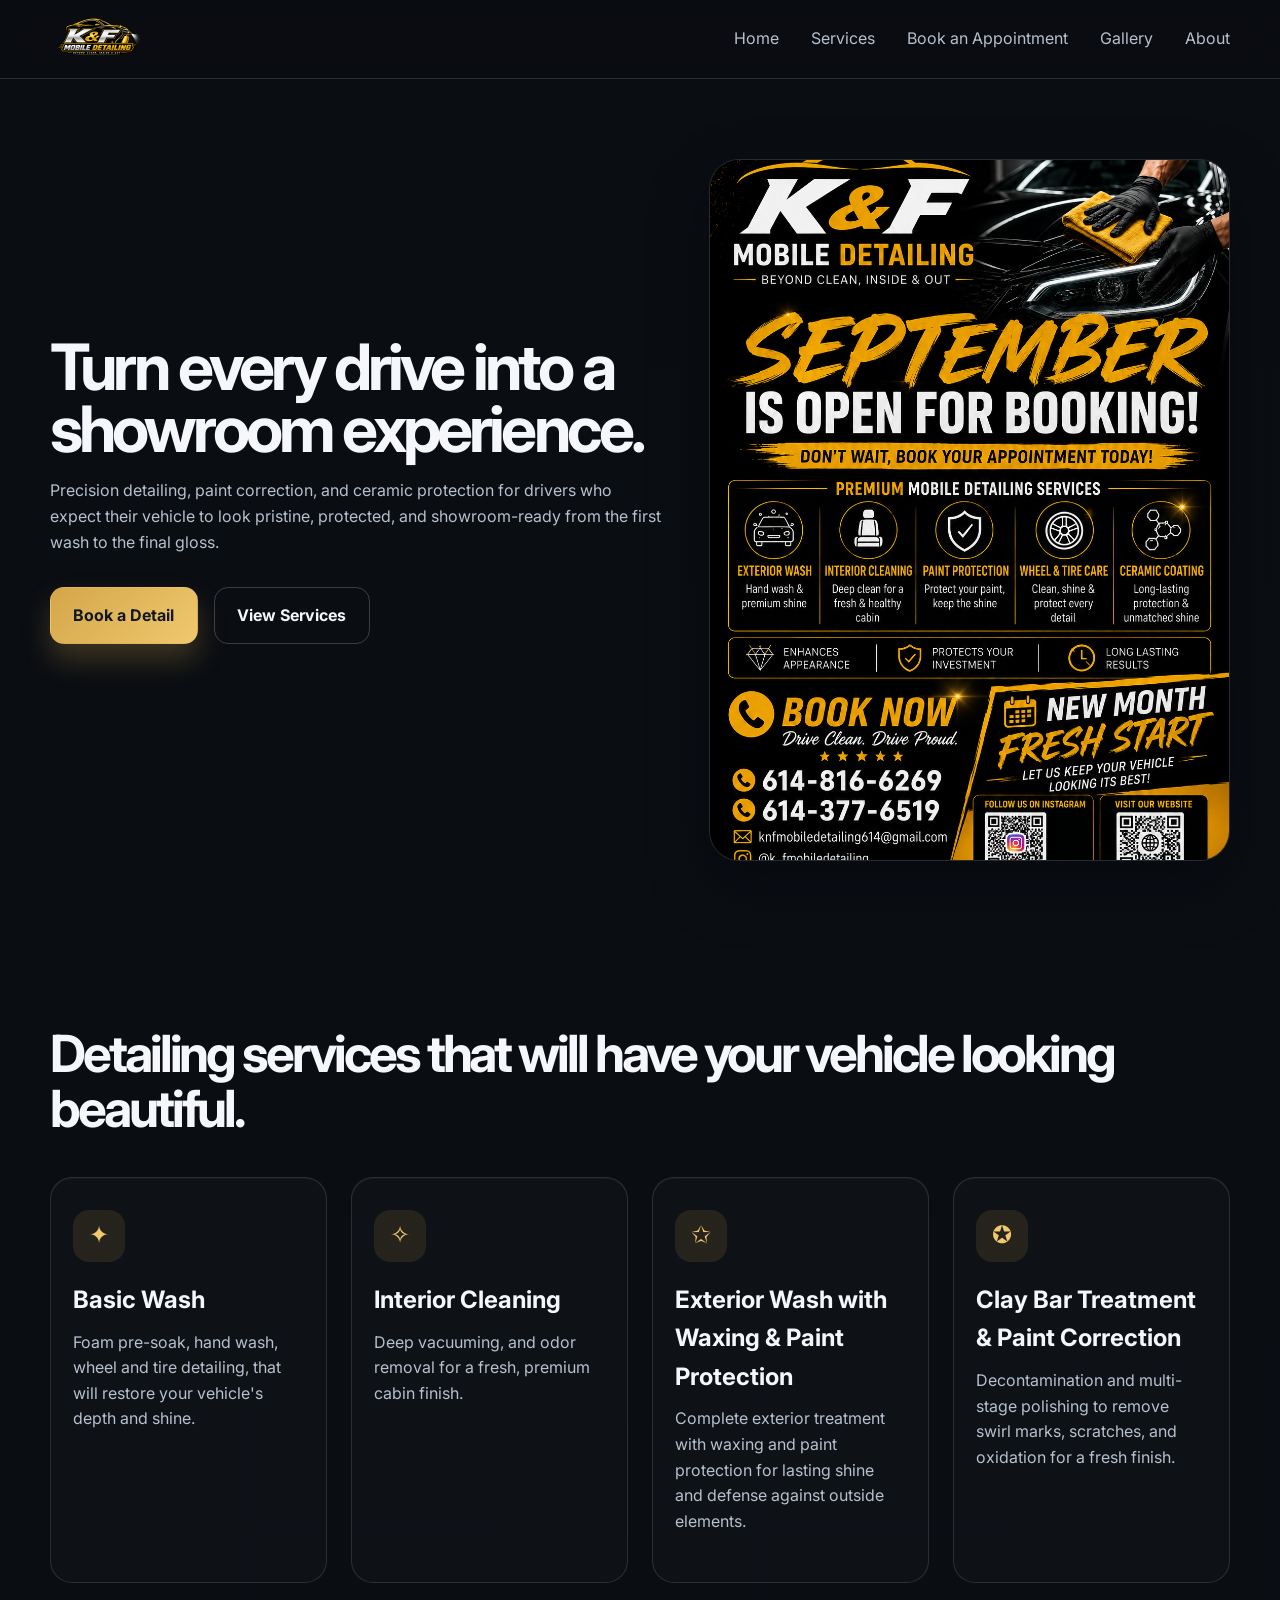
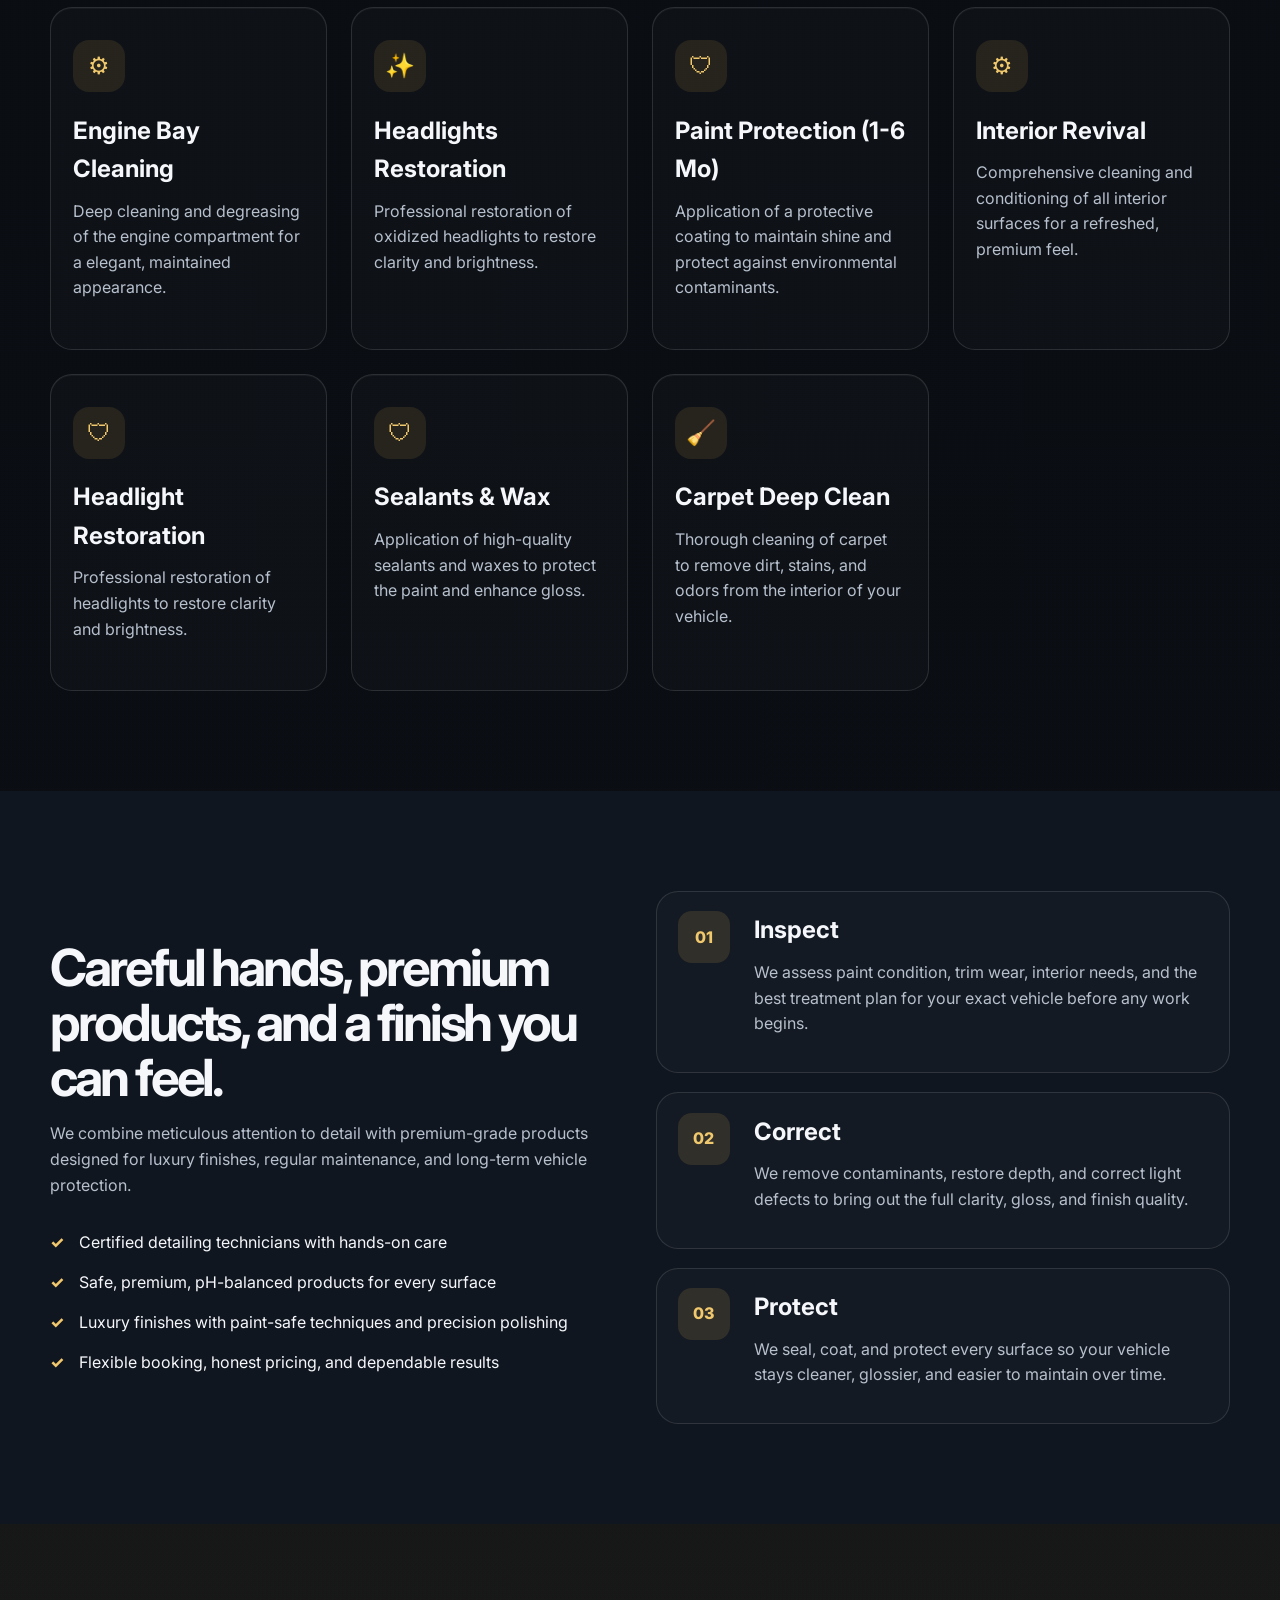
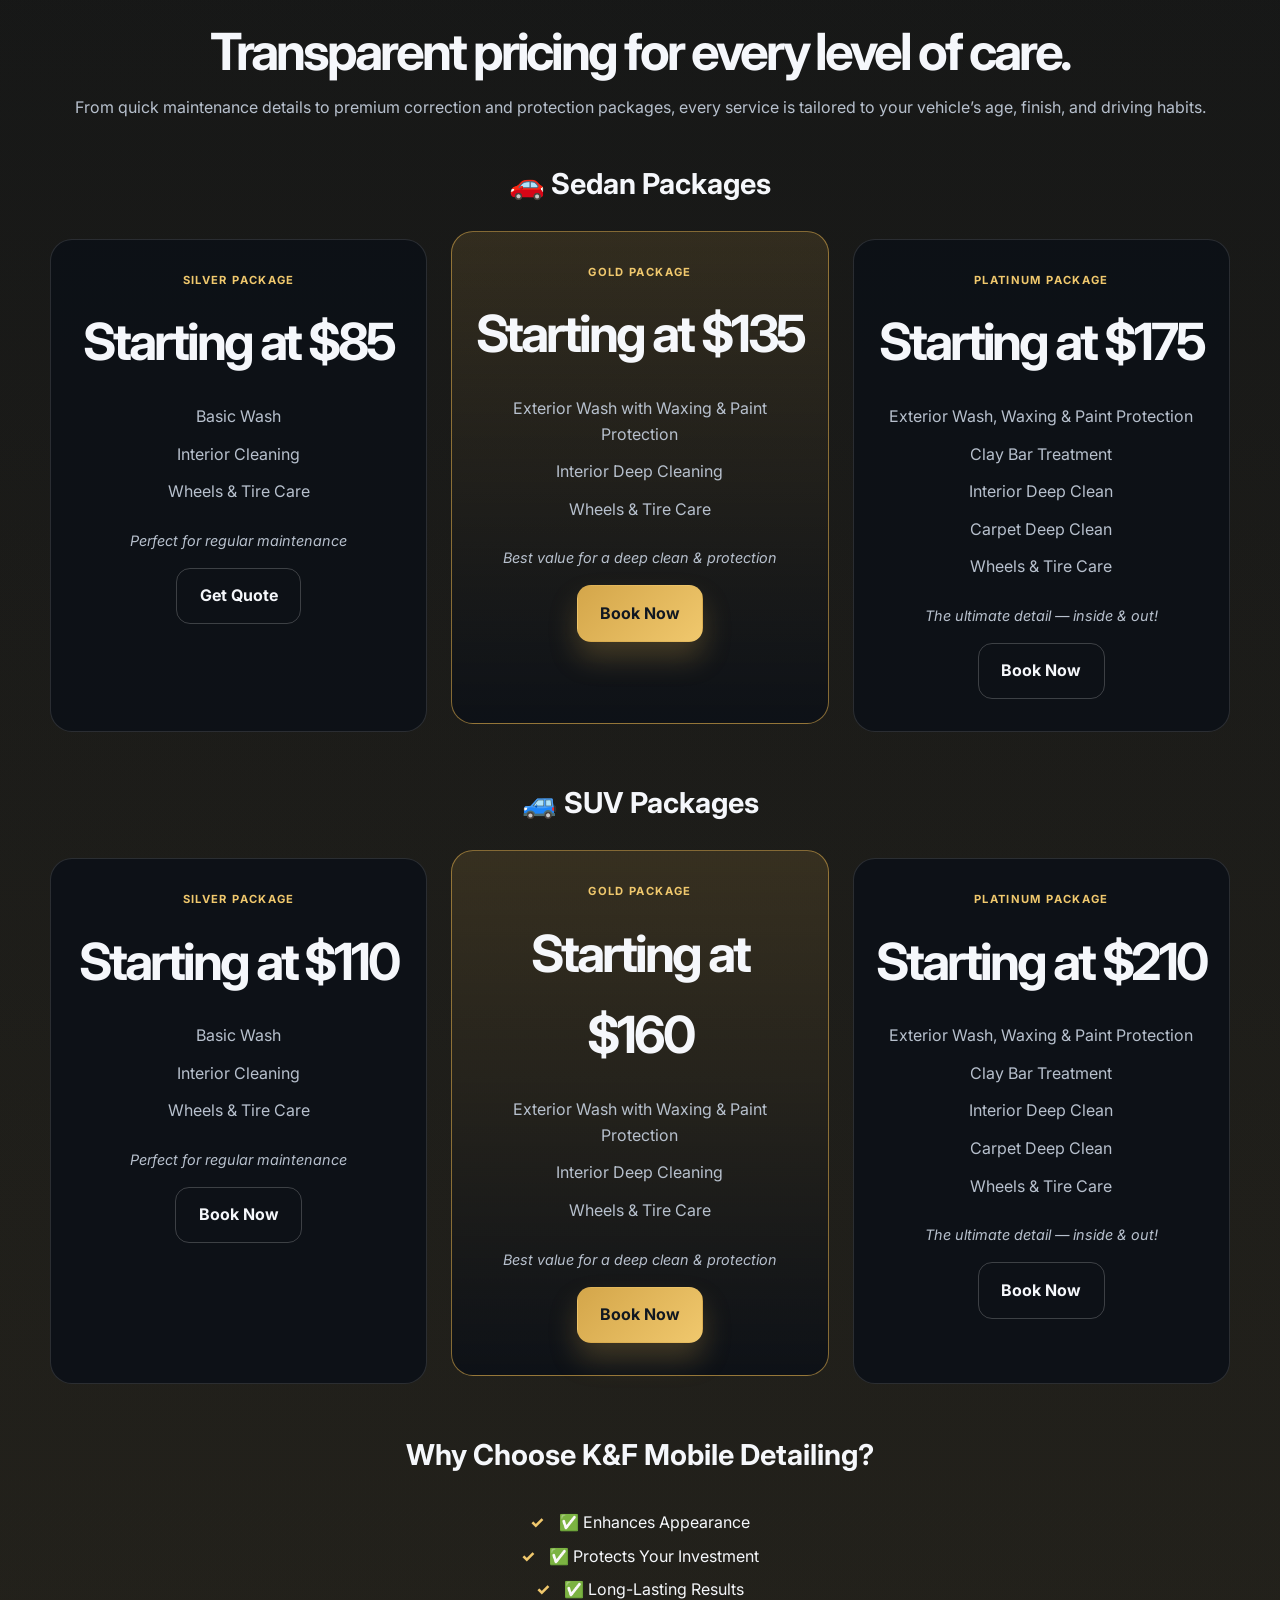
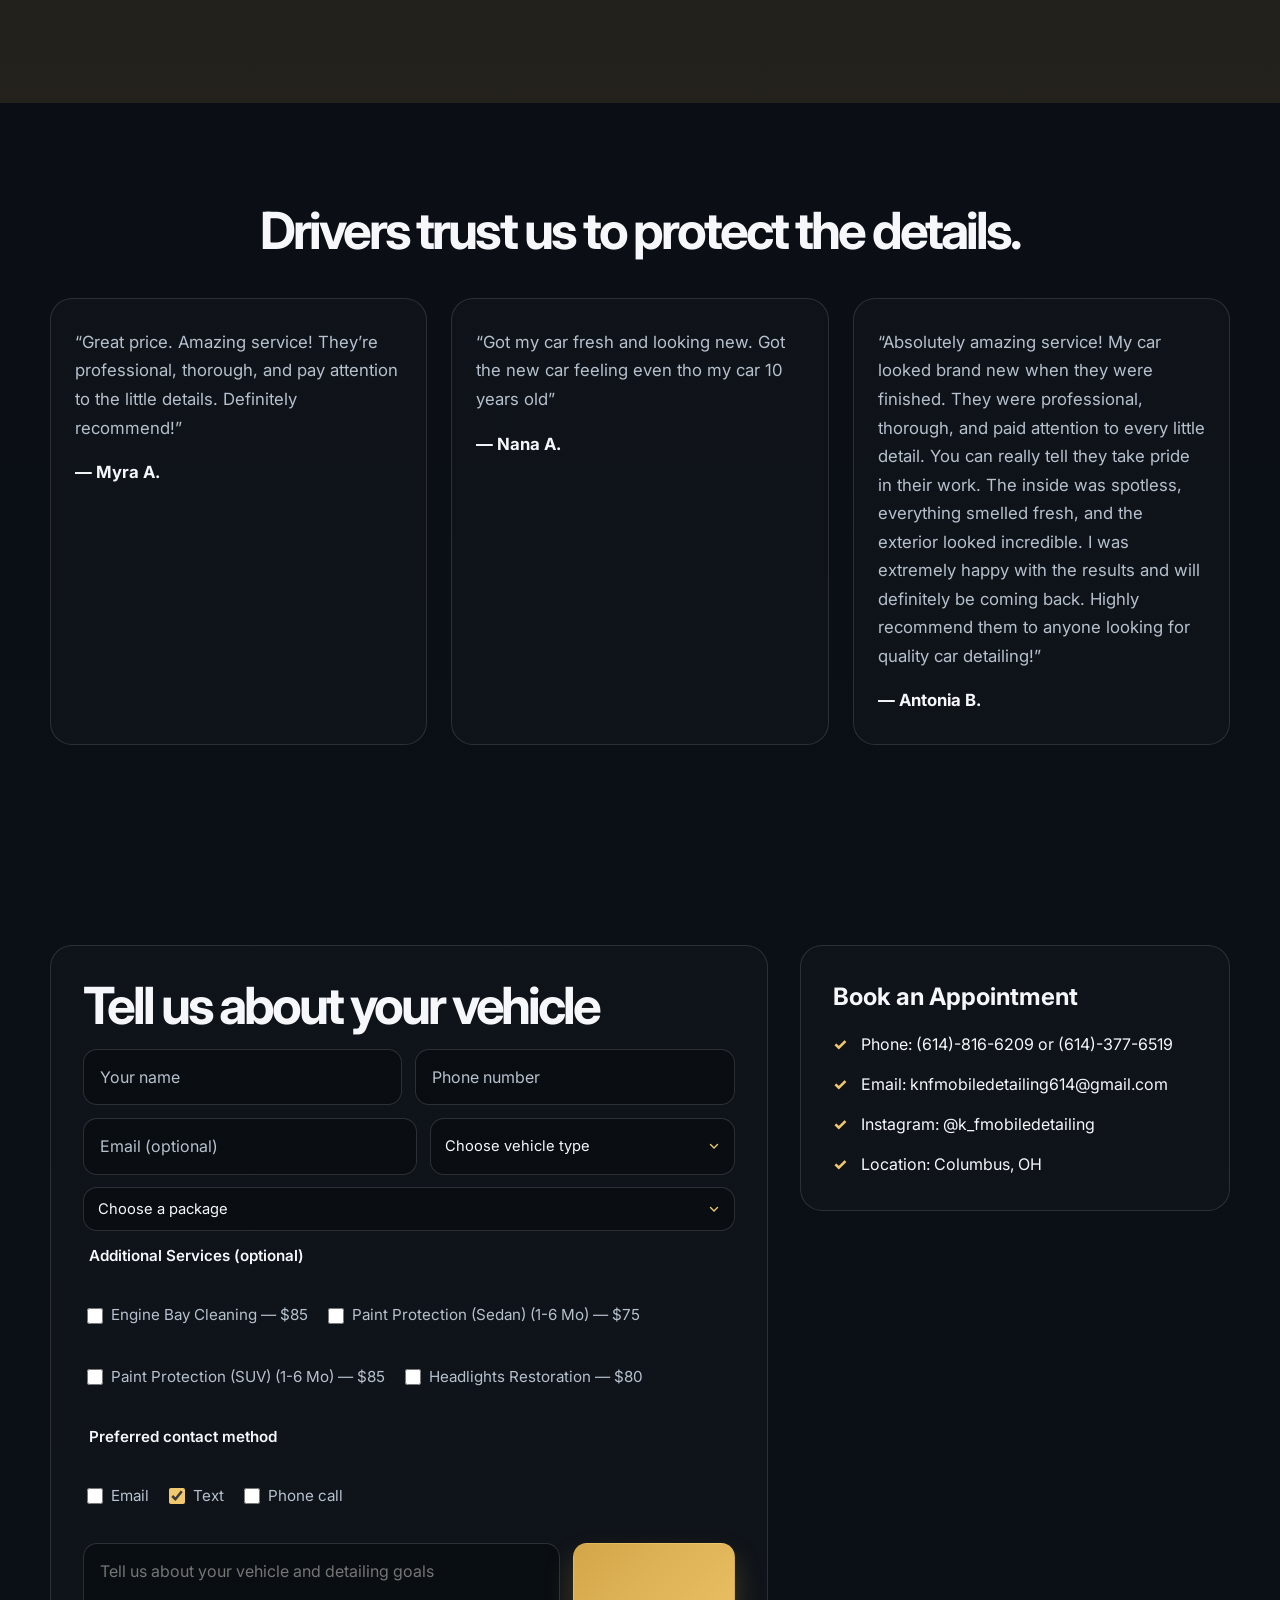
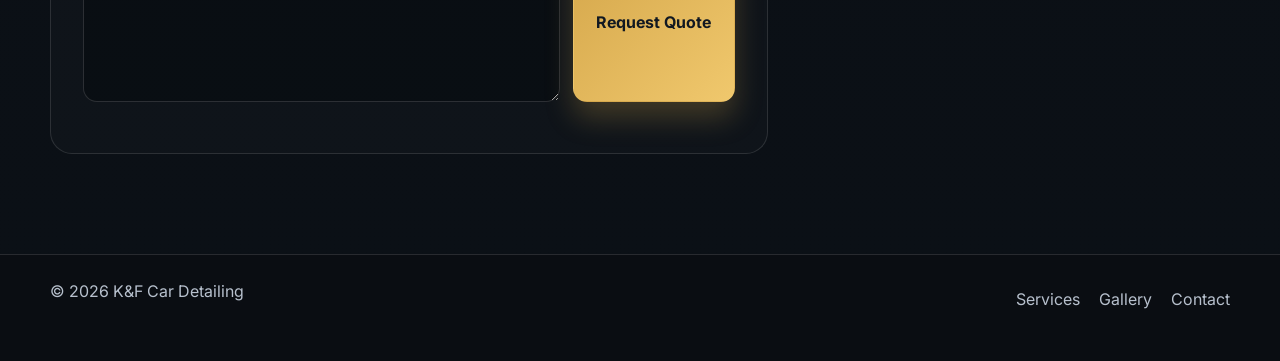
==== commit 2ac7b83f: "mobile view update" ====
--- a/index.html
+++ b/index.html
@@ -65,14 +65,14 @@
             </p>
 
             <div class="hero-actions">
-              <a class="btn btn-primary" href="contact.html">Book a Detail</a>
+              <a class="btn btn-primary" href="#booking-form">Book a Detail</a>
               <a class="btn btn-secondary" href="services.html">View Services</a>
             </div>
           </div>
 
           <div class="hero-visual" aria-label="Car detailing showcase image">
             <div class="image-card main-image">
-              <img src="images&videos/carsreel/coverimage.JPEG" alt="Finished product of a jon" />
+              <img src="images&videos/businessinfo/septemberflyer.png" alt="This Month Flyer" />
             </div>
           </div>
         </div>
@@ -409,6 +409,8 @@
       </section>
     </main>
 
+    <a class="mobile-book-cta" href="#booking-form" aria-label="Jump to booking form">Book Now</a>
+
     <footer class="site-footer">
       <div class="container footer-wrap">
         <p>© <span id="year"></span> K&F Car Detailing</p>
--- a/style.css
+++ b/style.css
@@ -571,6 +571,77 @@
 .slide-dot.is-active {
   background: var(--gold-soft);
   transform: scale(1.3);
+}
+
+.gallery-fullscreen {
+  position: fixed;
+  inset: 0;
+  z-index: 100;
+  display: grid;
+  place-items: center;
+  padding: 1.5rem;
+  background: rgba(7, 10, 14, 0.9);
+}
+
+.gallery-fullscreen-panel {
+  position: relative;
+  width: min(1100px, 100%);
+  max-height: 92vh;
+}
+
+.gallery-fullscreen-panel img {
+  width: 100%;
+  max-height: 92vh;
+  object-fit: contain;
+  border-radius: 18px;
+  background: #0d1218;
+  box-shadow: 0 28px 60px rgba(0, 0, 0, 0.4);
+}
+
+.gallery-fullscreen-close {
+  position: absolute;
+  top: 0.75rem;
+  right: 0.75rem;
+  width: 44px;
+  height: 44px;
+  border: 0;
+  border-radius: 50%;
+  background: rgba(10, 13, 18, 0.8);
+  color: var(--text);
+  font-size: 2rem;
+  line-height: 1;
+  cursor: pointer;
+}
+
+body.gallery-fullscreen-open {
+  overflow: hidden;
+}
+
+.slide img,
+.slide {
+  cursor: pointer;
+}
+
+.slide img:focus-visible {
+  outline: 2px solid var(--gold-soft);
+  outline-offset: 4px;
+}
+
+.mobile-book-cta {
+  position: fixed;
+  right: 1rem;
+  bottom: 1rem;
+  z-index: 40;
+  display: none;
+  align-items: center;
+  justify-content: center;
+  min-height: 52px;
+  padding: 0.8rem 1.2rem;
+  border-radius: 999px;
+  background: linear-gradient(135deg, var(--gold), var(--gold-soft));
+  color: #111821;
+  font-weight: 800;
+  box-shadow: 0 18px 32px rgba(212, 166, 74, 0.25);
 }
 
 .pricing-grid {
@@ -1002,6 +1073,10 @@
     height: 300px;
   }
 
+  .mobile-book-cta {
+    display: inline-flex;
+  }
+
   .slide-arrow {
     width: 40px;
     height: 40px;
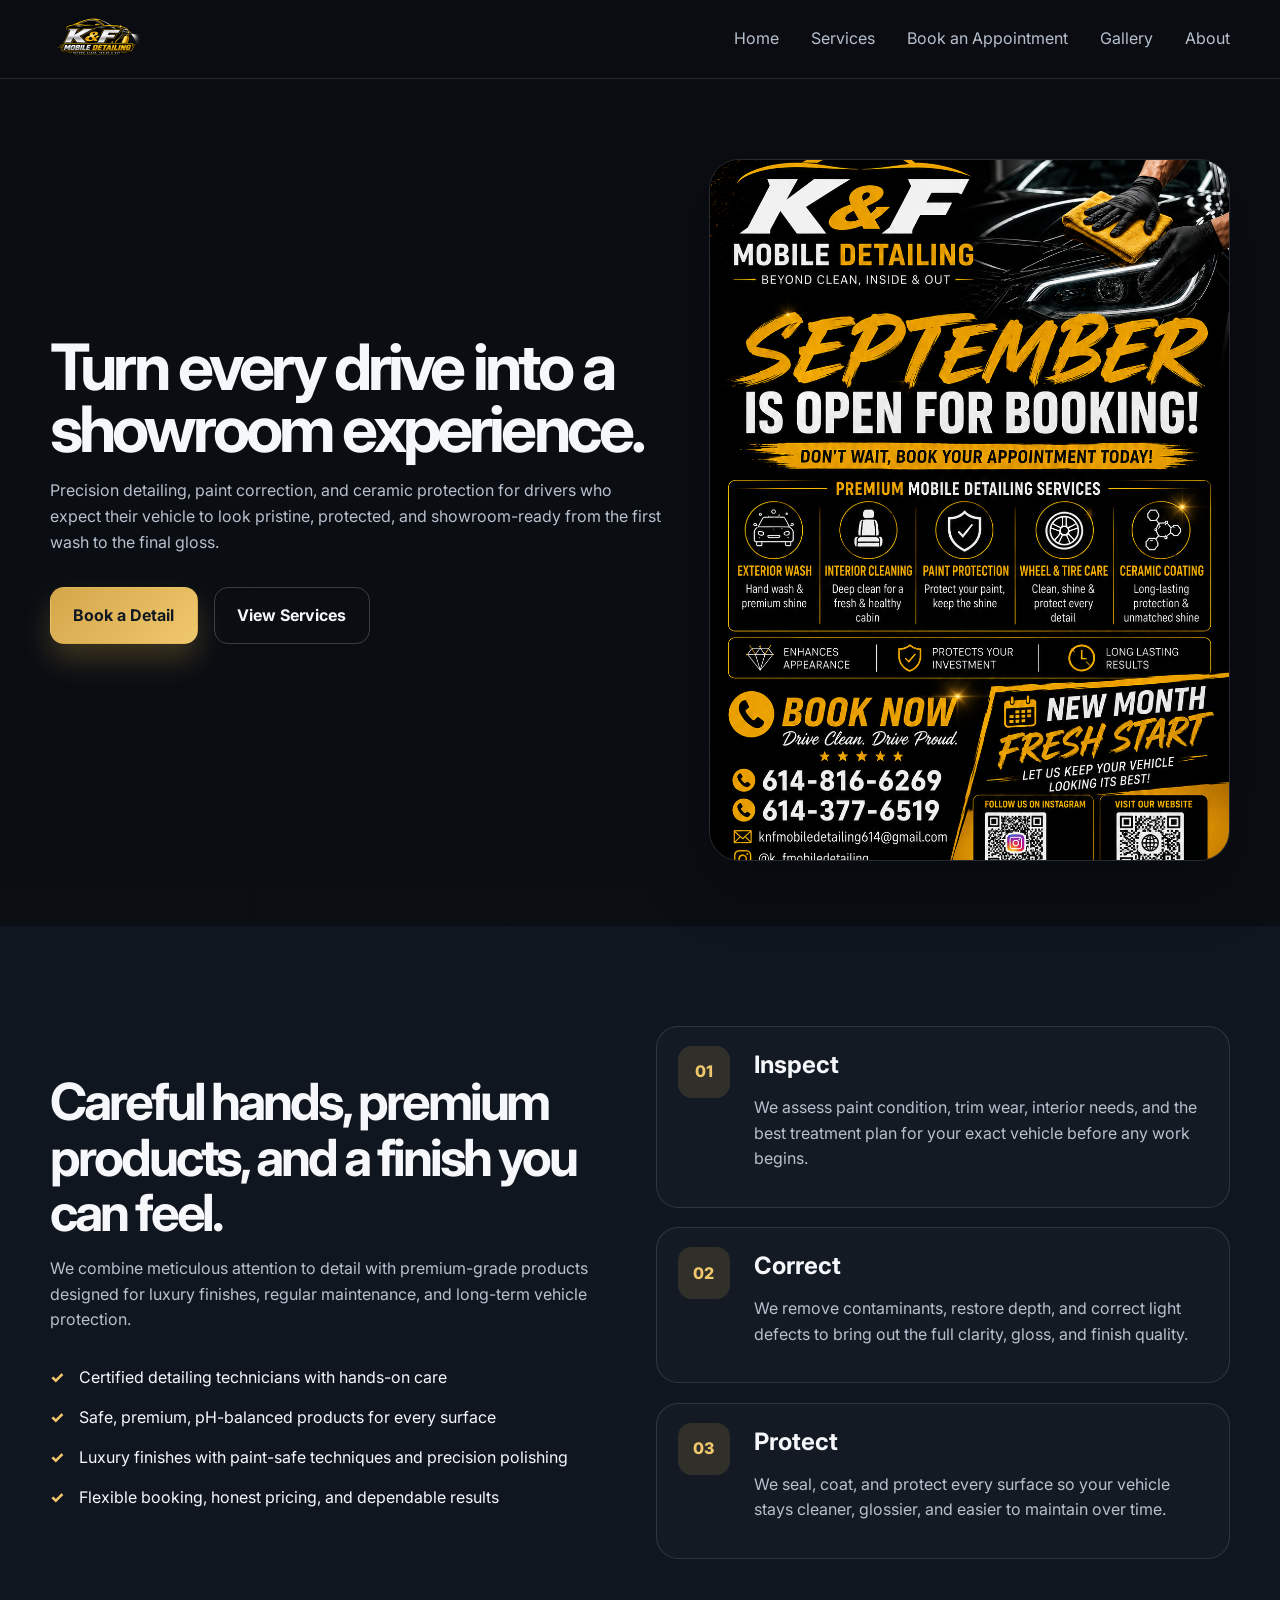
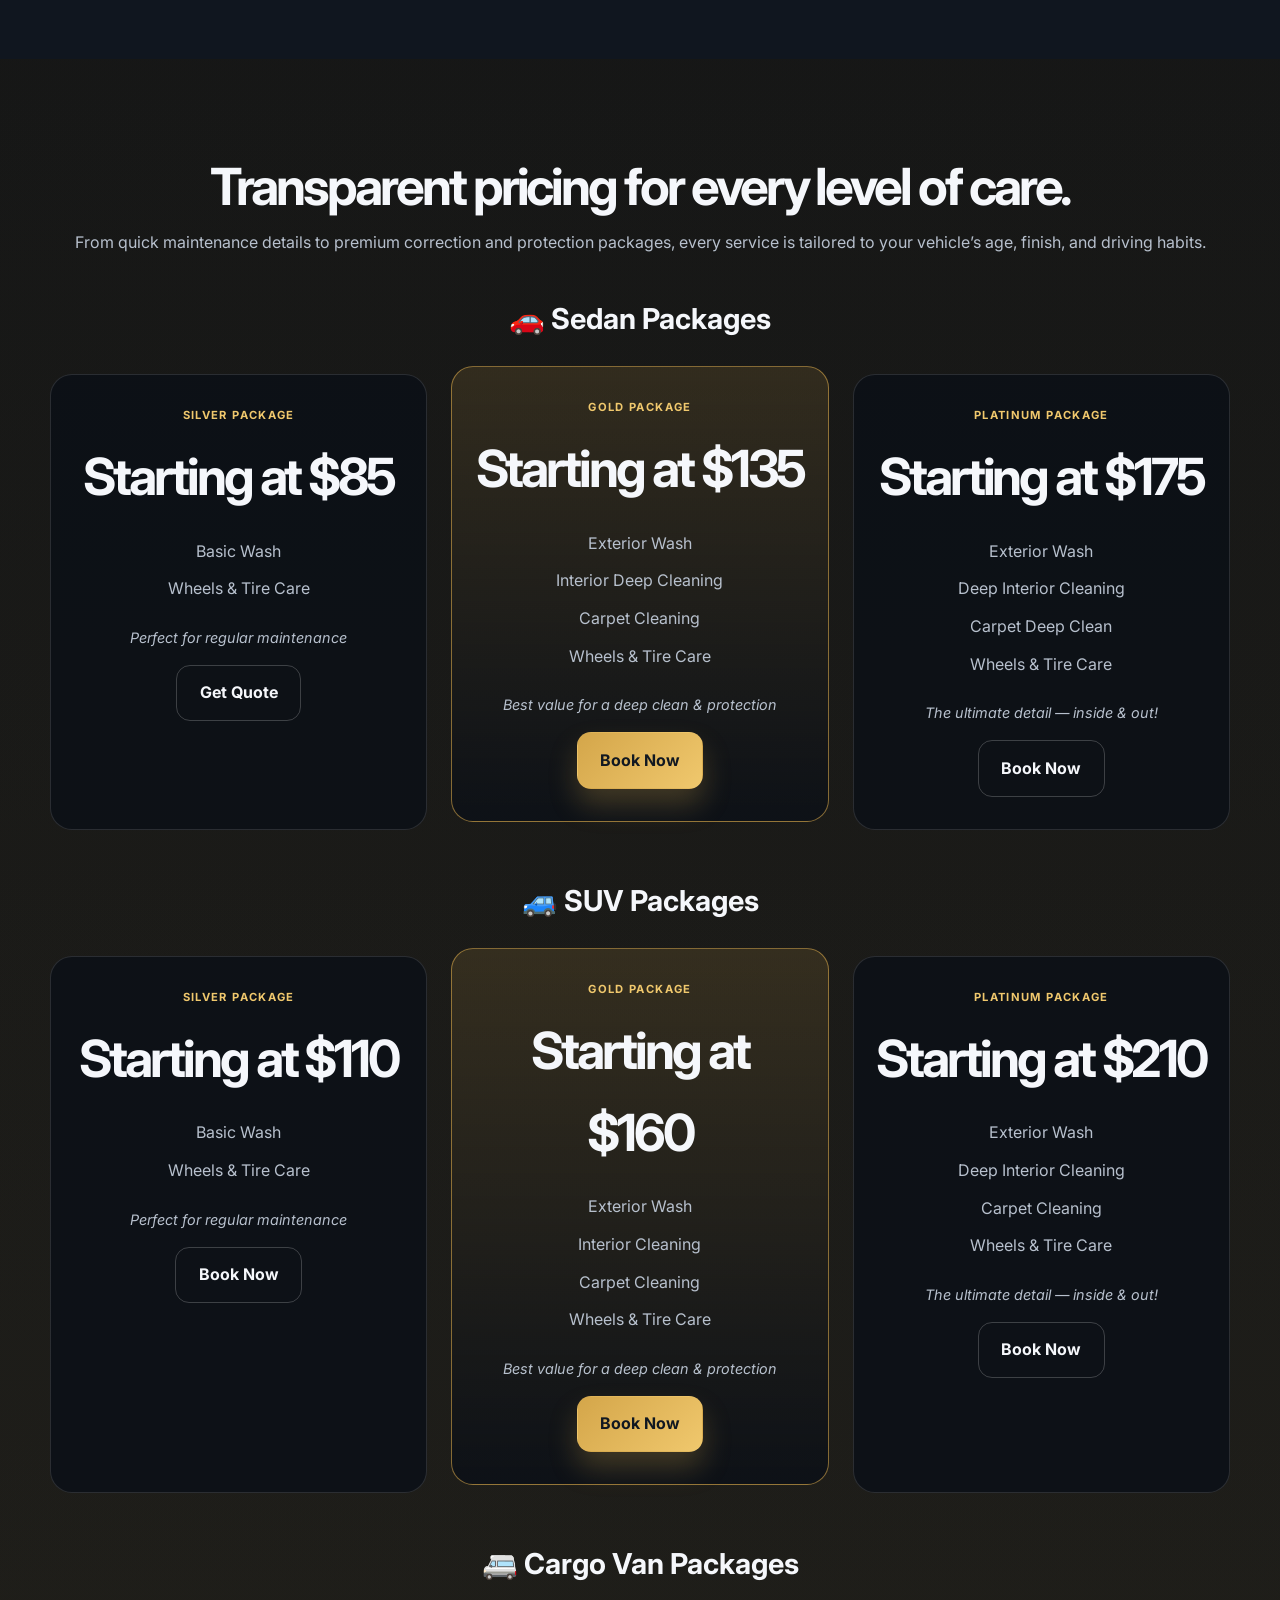
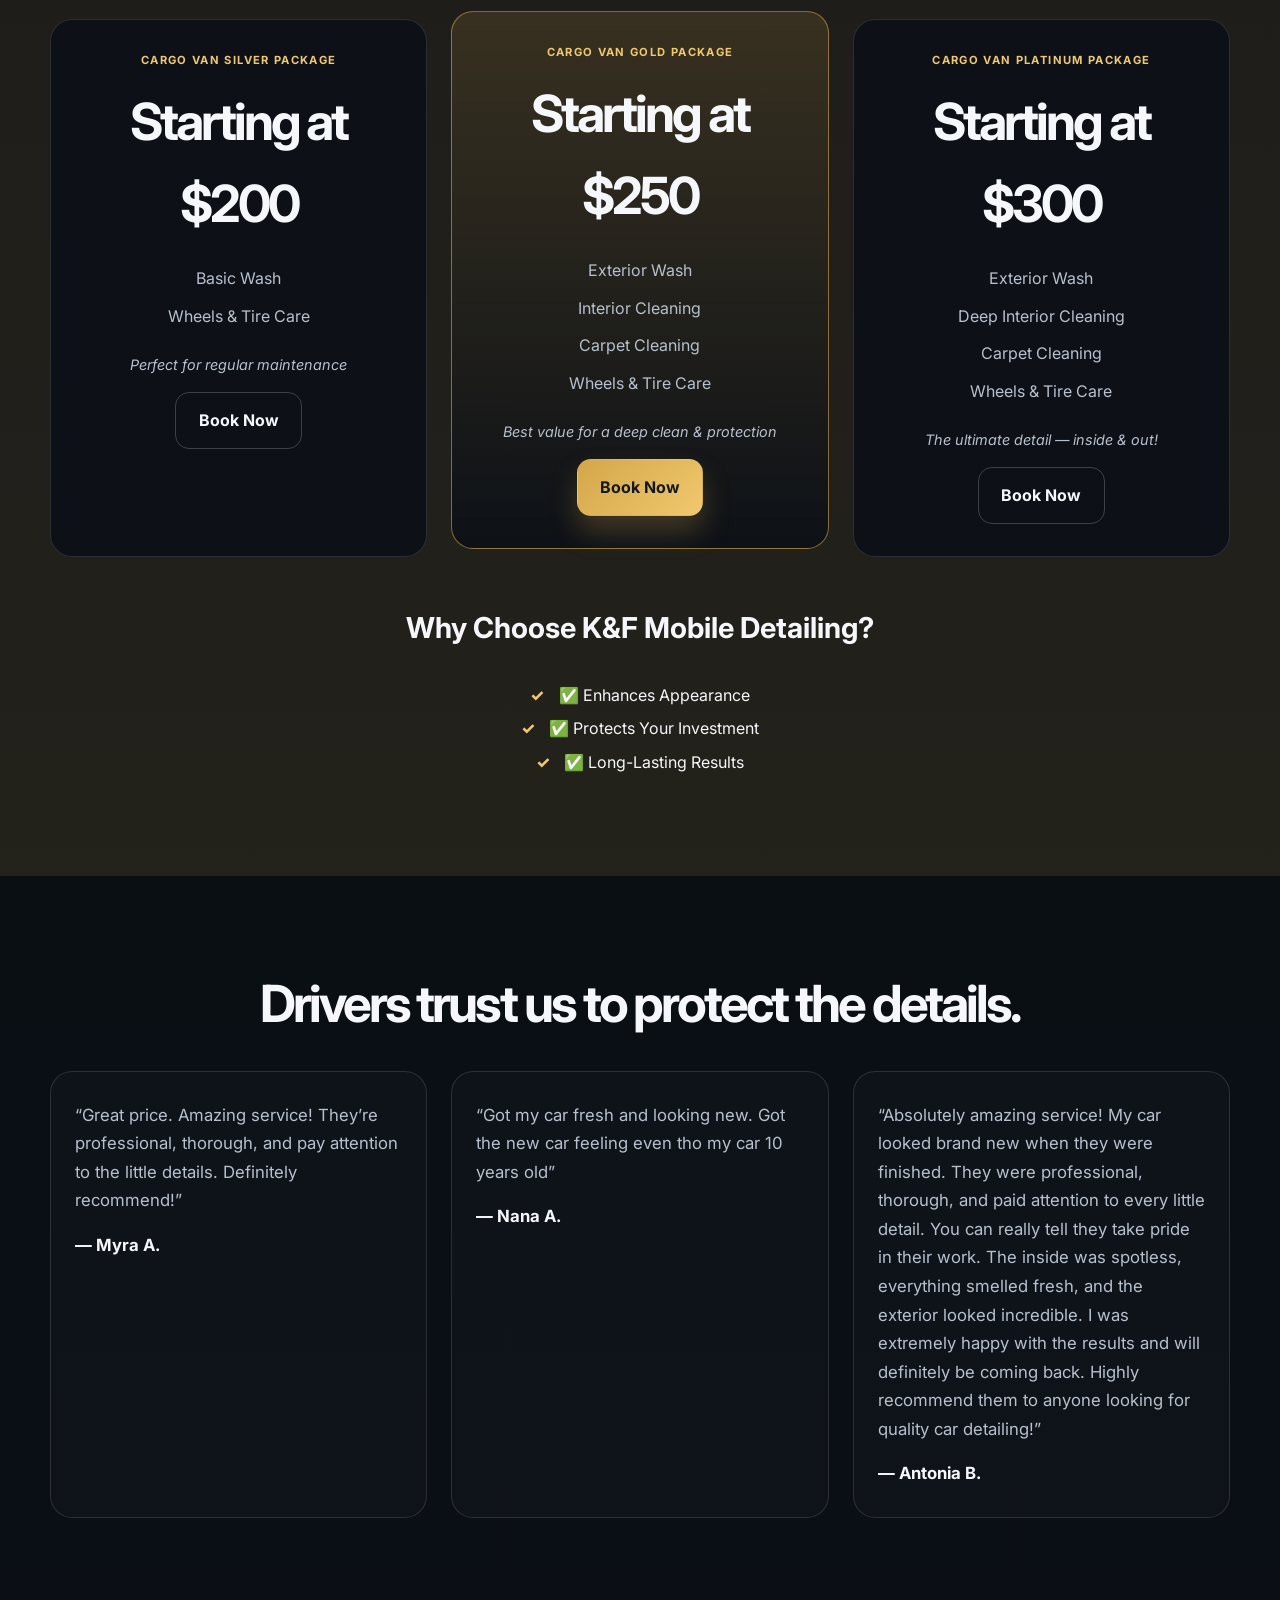
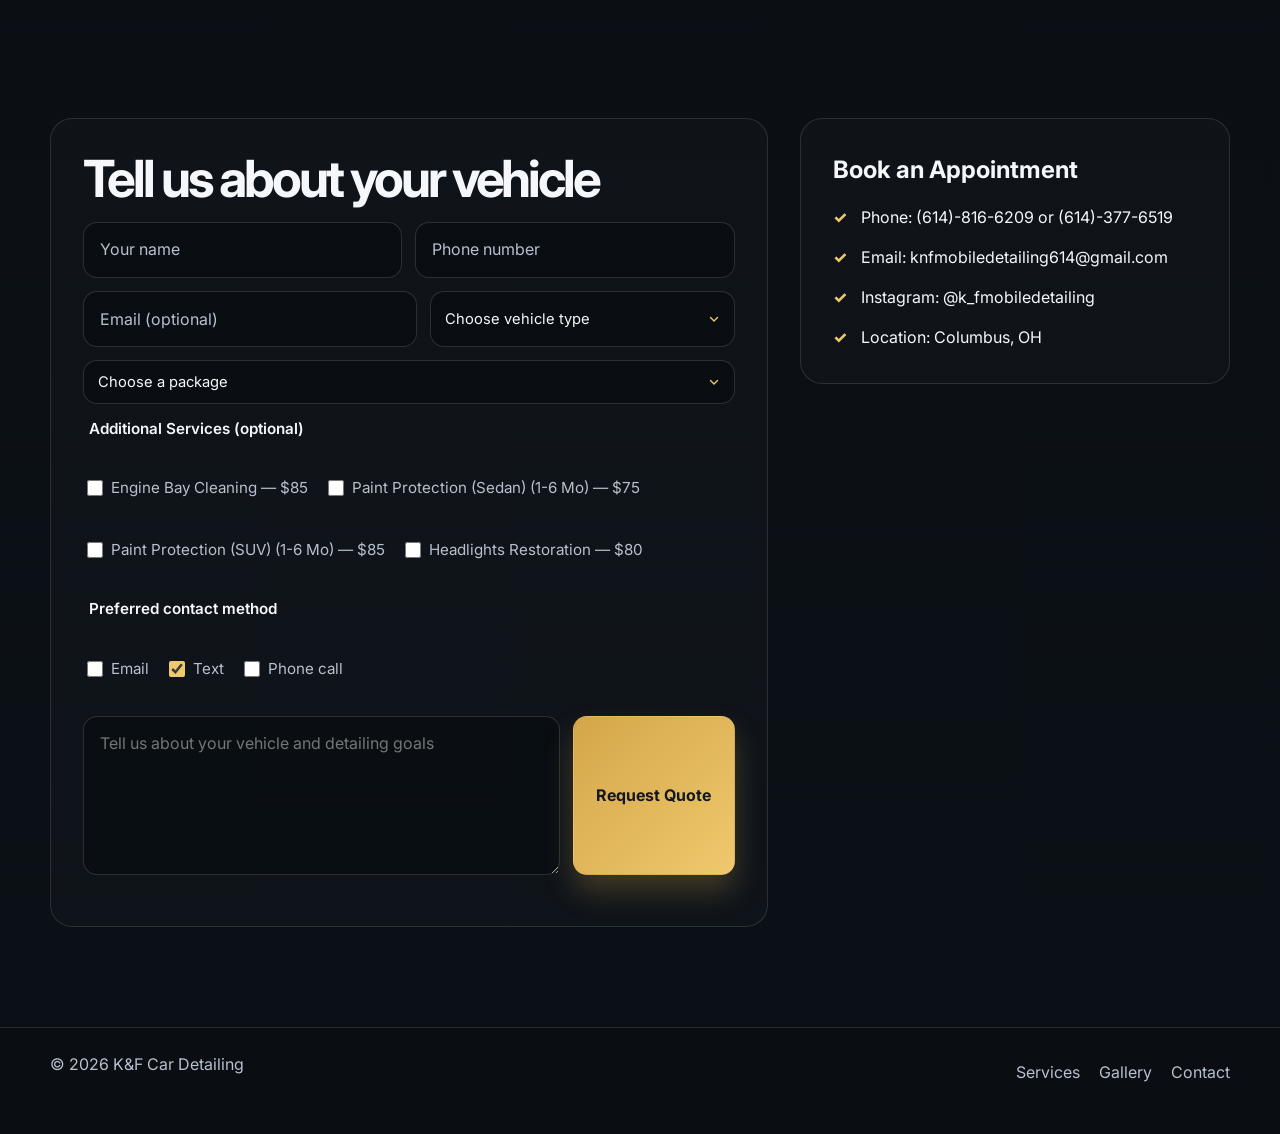
==== commit 9418d53c: "cargo can and september updates" ====
--- a/index.html
+++ b/index.html
@@ -79,6 +79,7 @@
       </section>
 
      
+      <!--
       <section id="services" class="section">
         <div class="container">
           <div class="section-heading">
@@ -153,6 +154,7 @@
           </div>
         </div>
       </section>
+      -->
 
       <section id="why-us" class="section section-dark">
         <div class="container process-grid">
@@ -214,7 +216,6 @@
                 <h3>Starting at $85</h3>
                 <ul>
                   <li>Basic Wash</li>
-                  <li>Interior Cleaning</li>
                   <li>Wheels & Tire Care</li>
                 </ul>
                 <p class="best-for">Perfect for regular maintenance</p>
@@ -225,8 +226,9 @@
                 <p class="package">Gold Package</p>
                 <h3>Starting at $135</h3>
                 <ul>
-                  <li>Exterior Wash with Waxing & Paint Protection</li>
+                  <li>Exterior Wash</li>
                   <li>Interior Deep Cleaning</li>
+                  <li>Carpet Cleaning</li>
                   <li>Wheels & Tire Care</li>
                 </ul>
                 <p class="best-for">Best value for a deep clean & protection</p>
@@ -237,9 +239,8 @@
                 <p class="package">Platinum Package</p>
                 <h3>Starting at $175</h3>
                 <ul>
-                  <li>Exterior Wash, Waxing & Paint Protection</li>
-                  <li>Clay Bar Treatment</li>
-                  <li>Interior Deep Clean</li>
+                  <li>Exterior Wash</li>
+                  <li>Deep Interior Cleaning</li>
                   <li>Carpet Deep Clean</li>
                   <li>Wheels & Tire Care</li>
                 </ul>
@@ -255,7 +256,6 @@
                 <h3>Starting at $110</h3>
                 <ul>
                   <li>Basic Wash</li>
-                  <li>Interior Cleaning</li>
                   <li>Wheels & Tire Care</li>
                 </ul>
                 <p class="best-for">Perfect for regular maintenance</p>
@@ -266,8 +266,9 @@
                 <p class="package">Gold Package</p>
                 <h3>Starting at $160</h3>
                 <ul>
-                  <li>Exterior Wash with Waxing & Paint Protection</li>
-                  <li>Interior Deep Cleaning</li>
+                  <li>Exterior Wash</li>
+                  <li>Interior Cleaning</li>
+                  <li>Carpet Cleaning</li>
                   <li>Wheels & Tire Care</li>
                 </ul>
                 <p class="best-for">Best value for a deep clean & protection</p>
@@ -278,10 +279,49 @@
                 <p class="package">Platinum Package</p>
                 <h3>Starting at $210</h3>
                 <ul>
-                  <li>Exterior Wash, Waxing & Paint Protection</li>
-                  <li>Clay Bar Treatment</li>
-                  <li>Interior Deep Clean</li>
-                  <li>Carpet Deep Clean</li>
+                  <li>Exterior Wash</li>
+                  <li>Deep Interior Cleaning</li>
+                  <li>Carpet Cleaning</li>
+                  <li>Wheels & Tire Care</li>
+                </ul>
+                <p class="best-for">The ultimate detail — inside & out!</p>
+                <a href="contact.html" class="btn btn-secondary">Book Now</a>
+              </article>
+            </div>
+
+            <h3 class="pricing-section-heading">🚐 Cargo Van Packages</h3>
+            <div class="pricing-grid">
+              <article class="price-card">
+                <p class="package">Cargo Van Silver Package</p>
+                <h3>Starting at $200</h3>
+                <ul>
+                  <li>Basic Wash</li>
+                  <li>Wheels & Tire Care</li>
+                </ul>
+                <p class="best-for">Perfect for regular maintenance</p>
+                <a href="contact.html" class="btn btn-secondary">Book Now</a>
+              </article>
+
+              <article class="price-card featured">
+                <p class="package">Cargo Van Gold Package</p>
+                <h3>Starting at $250</h3>
+                <ul>
+                  <li>Exterior Wash</li>
+                  <li>Interior Cleaning</li>
+                  <li>Carpet Cleaning</li>
+                  <li>Wheels & Tire Care</li>
+                </ul>
+                <p class="best-for">Best value for a deep clean & protection</p>
+                <a href="contact.html" class="btn btn-primary">Book Now</a>
+              </article>
+
+              <article class="price-card">
+                <p class="package">Cargo Van Platinum Package</p>
+                <h3>Starting at $300</h3>
+                <ul>
+                  <li>Exterior Wash</li>
+                  <li>Deep Interior Cleaning</li>
+                  <li>Carpet Cleaning</li>
                   <li>Wheels & Tire Care</li>
                 </ul>
                 <p class="best-for">The ultimate detail — inside & out!</p>
@@ -342,6 +382,7 @@
                 <option value="">Choose vehicle type</option>
                 <option value="Sedan">Sedan</option>
                 <option value="SUV">SUV</option>
+                <option value="Cargo Van">Cargo Van</option>
               </select>
               <select name="package" aria-label="Select your service package" required>
                 <option value="">Choose a package</option>
@@ -351,6 +392,9 @@
                 <option value="SUV Silver Package — $110">SUV Silver Package — $110</option>
                 <option value="SUV Gold Package — $160">SUV Gold Package — $160</option>
                 <option value="SUV Platinum Package — $210">SUV Platinum Package — $210</option>
+                <option value="Cargo Van Silver Package — $200">Cargo Van Silver Package — $200</option>
+                <option value="Cargo Van Gold Package — $250">Cargo Van Gold Package — $250</option>
+                <option value="Cargo Van Platinum Package — $300">Cargo Van Platinum Package — $300</option>
               </select>
 
               <fieldset class="contact-preference">
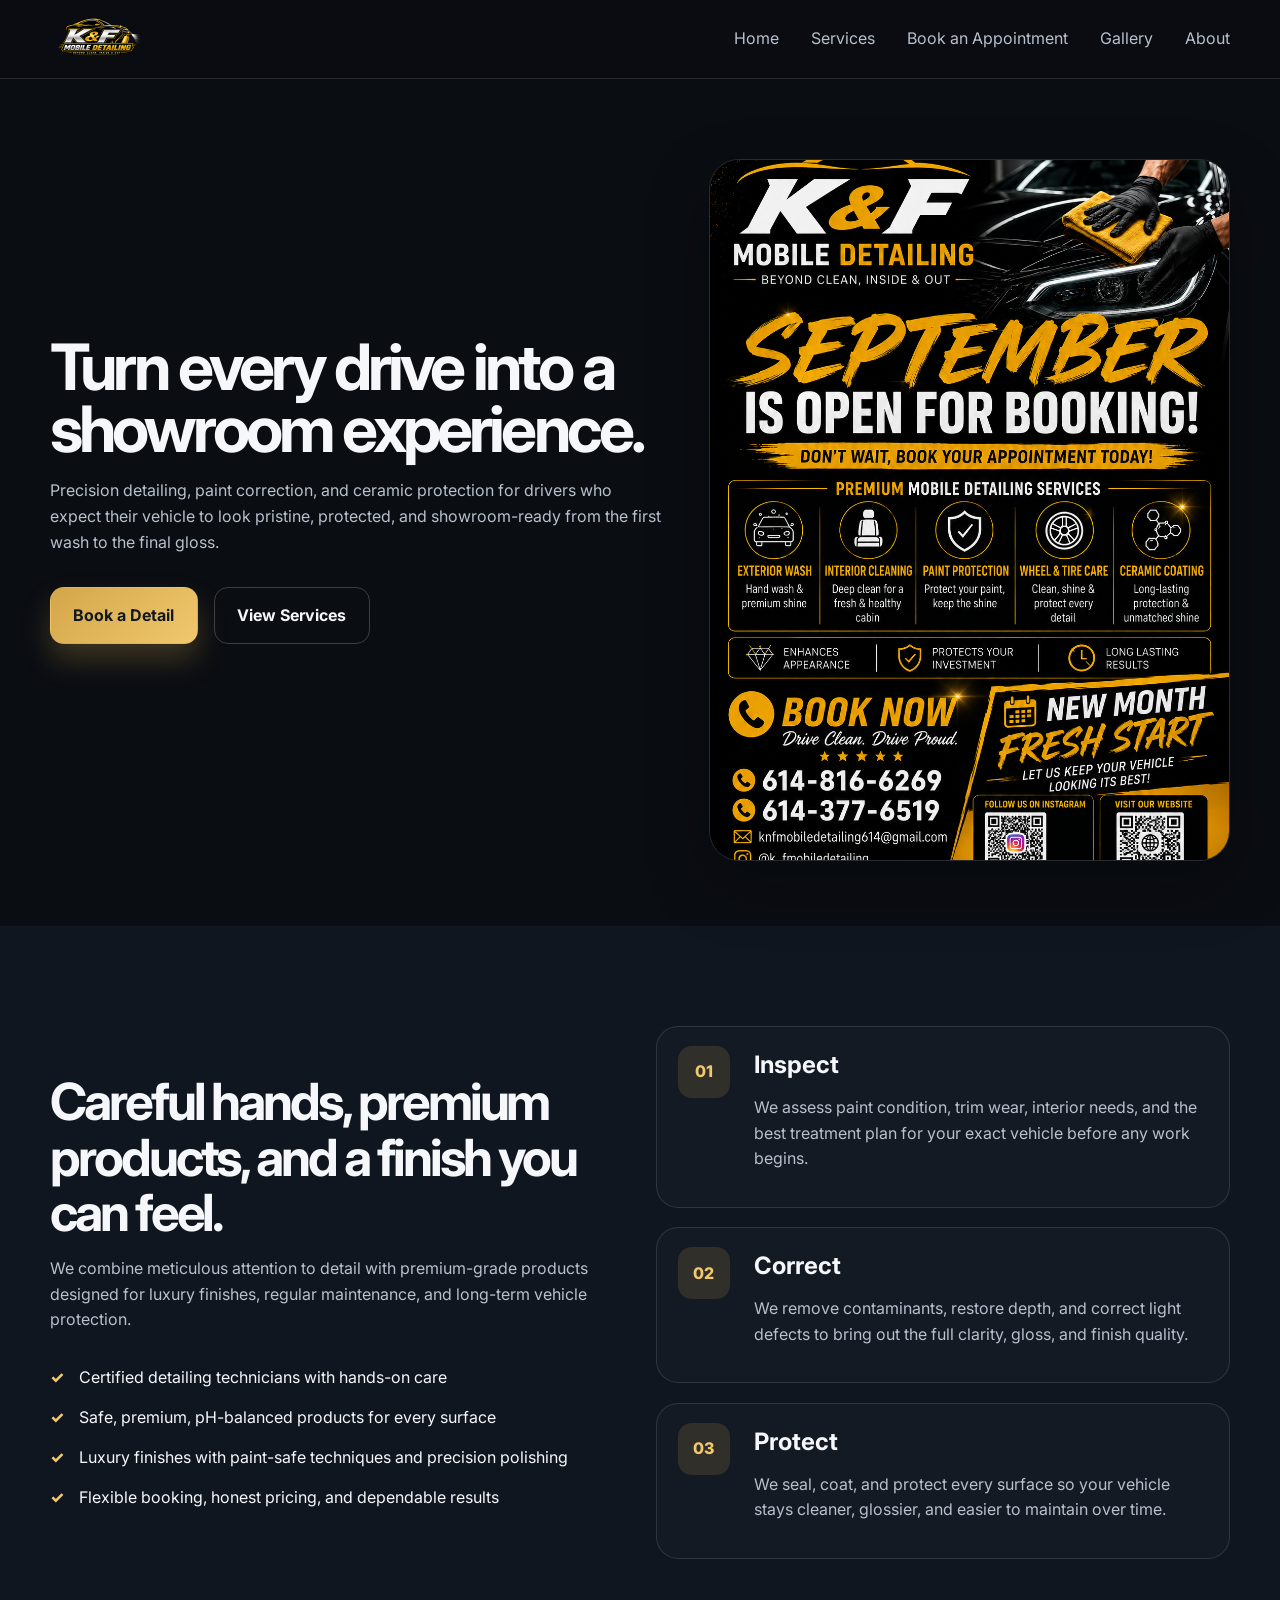
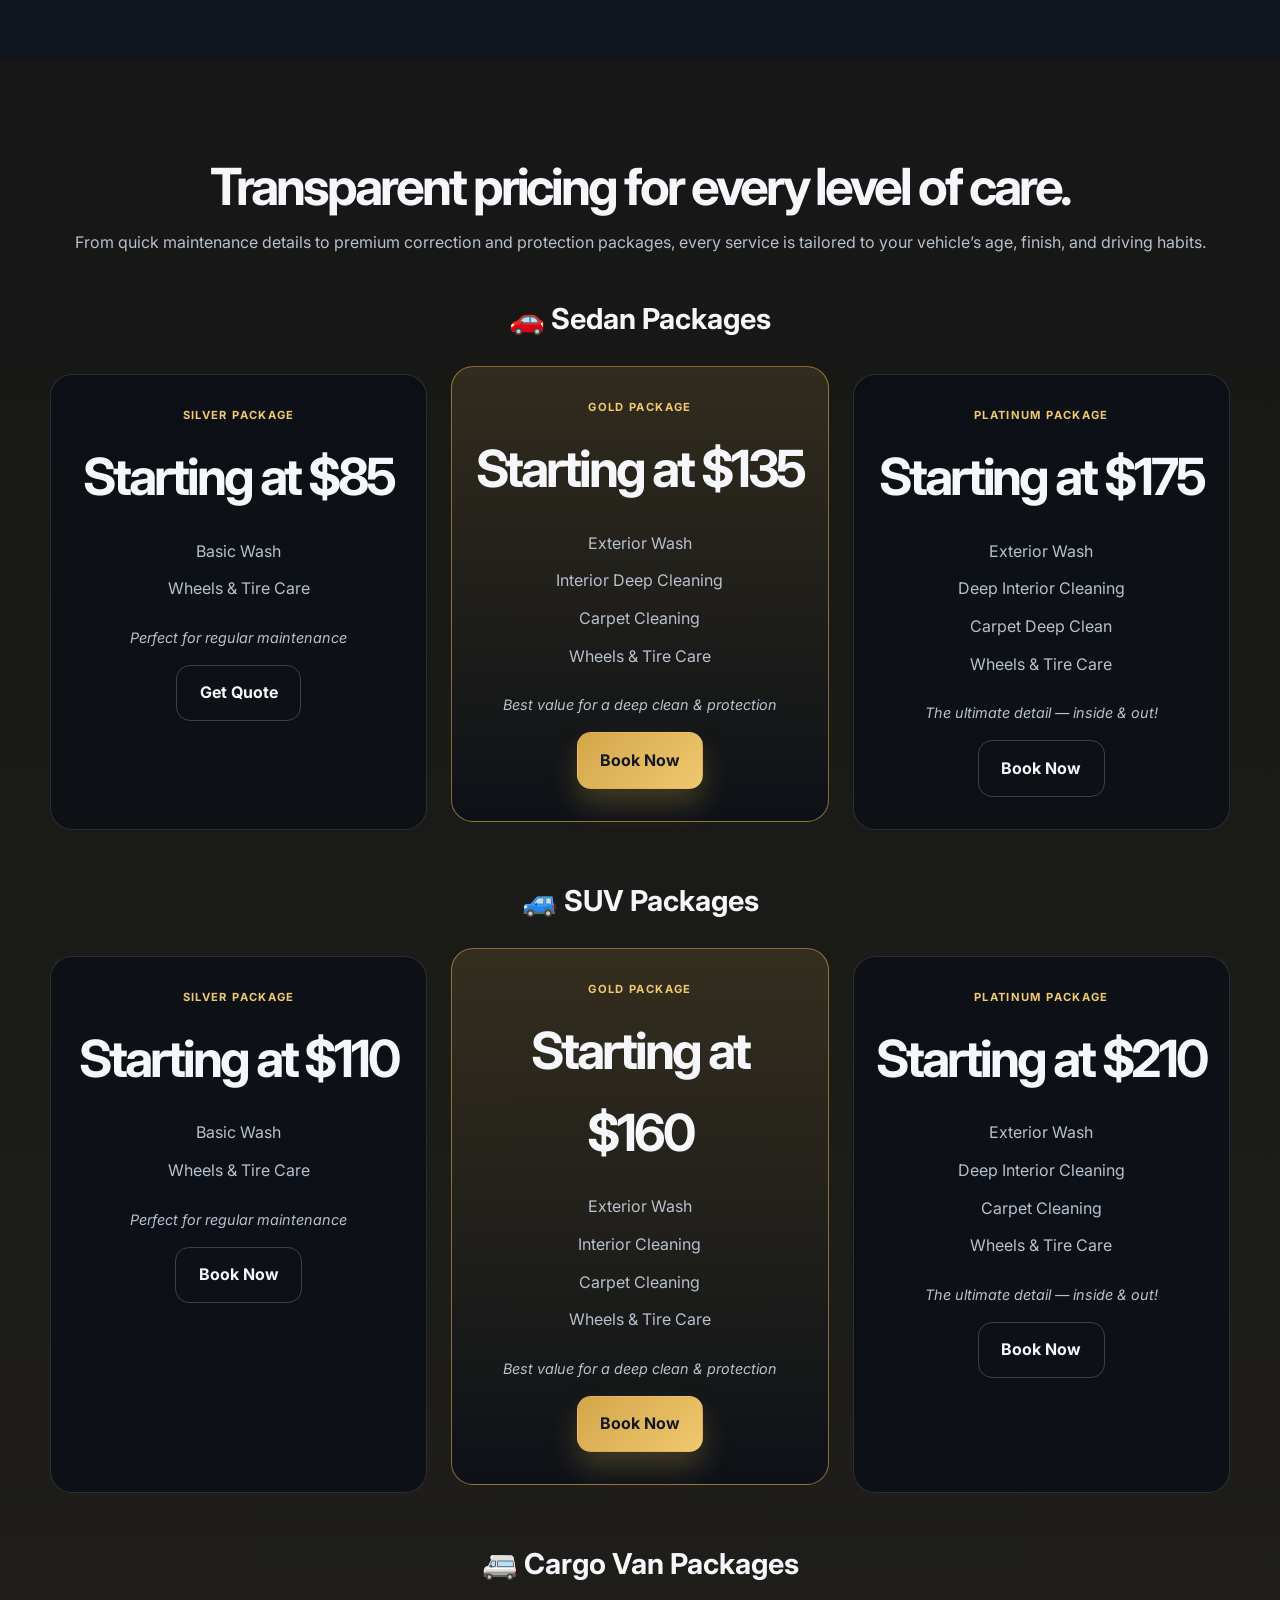
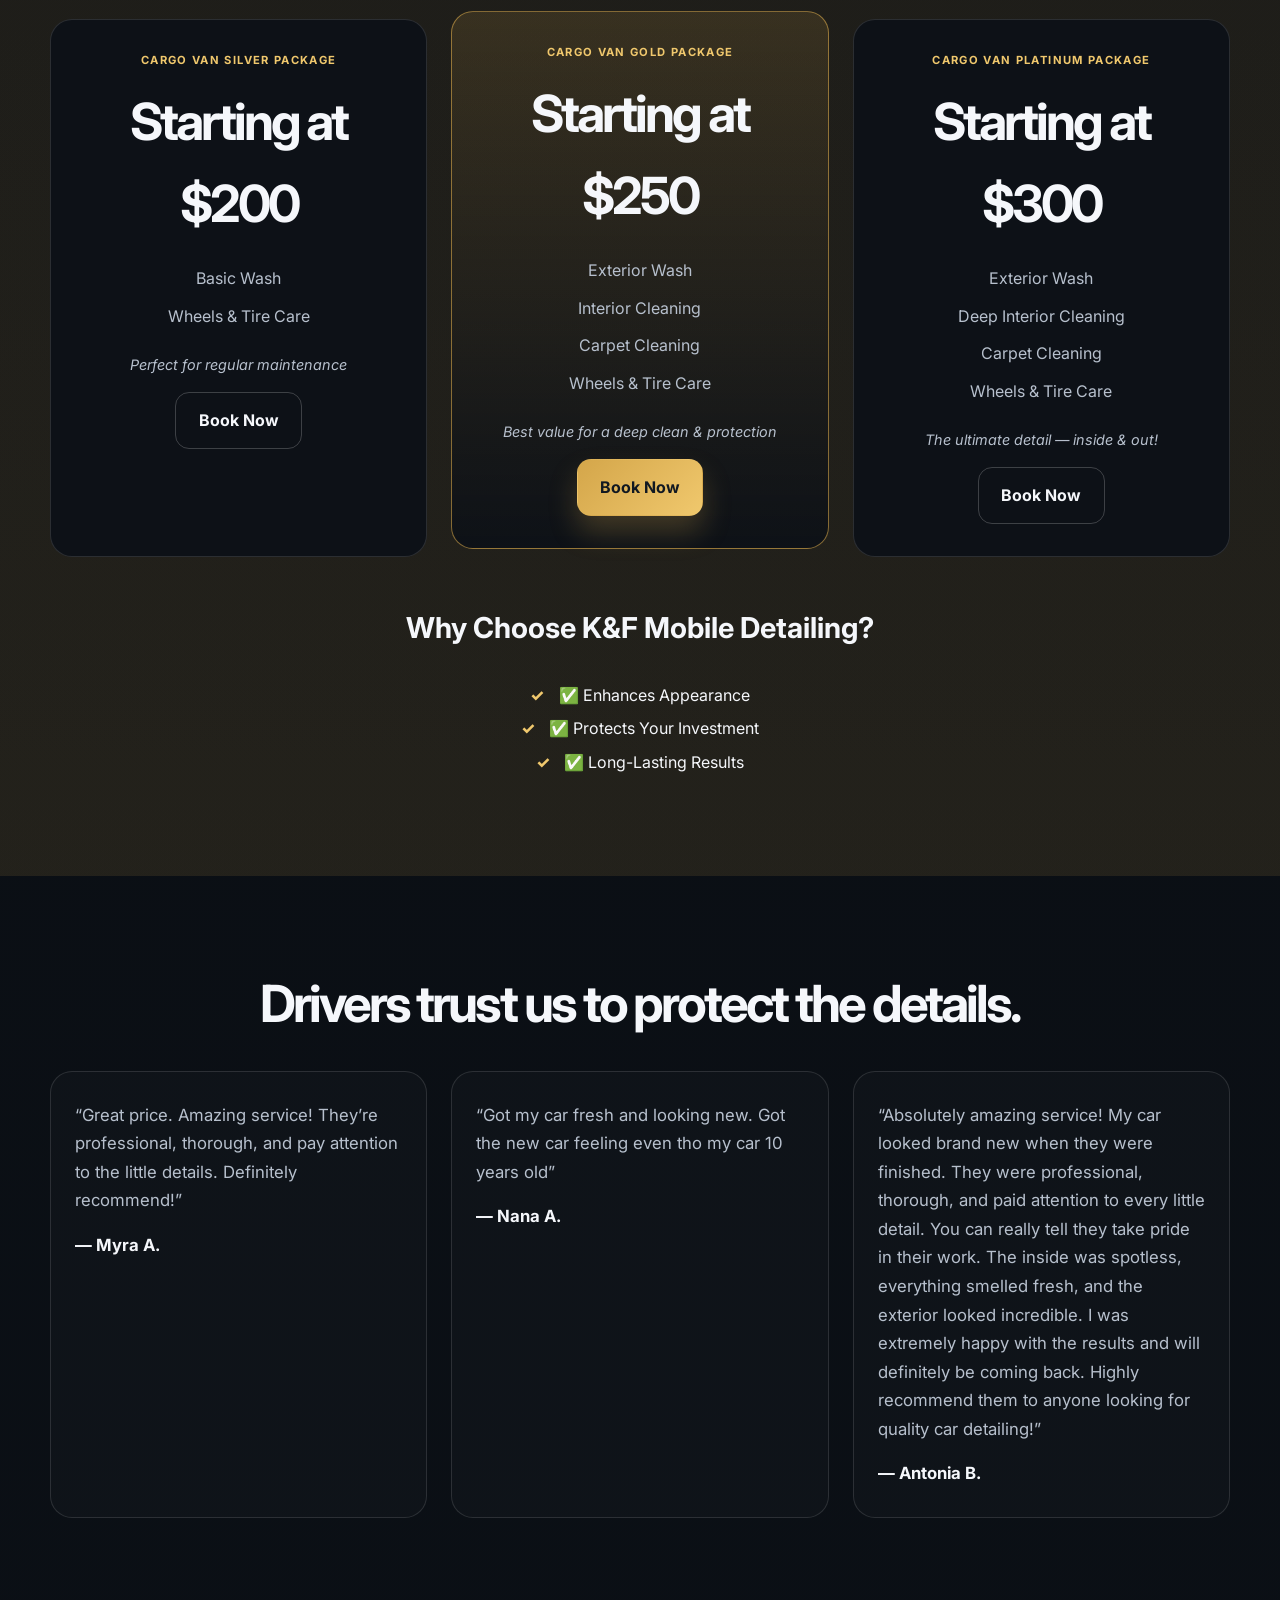
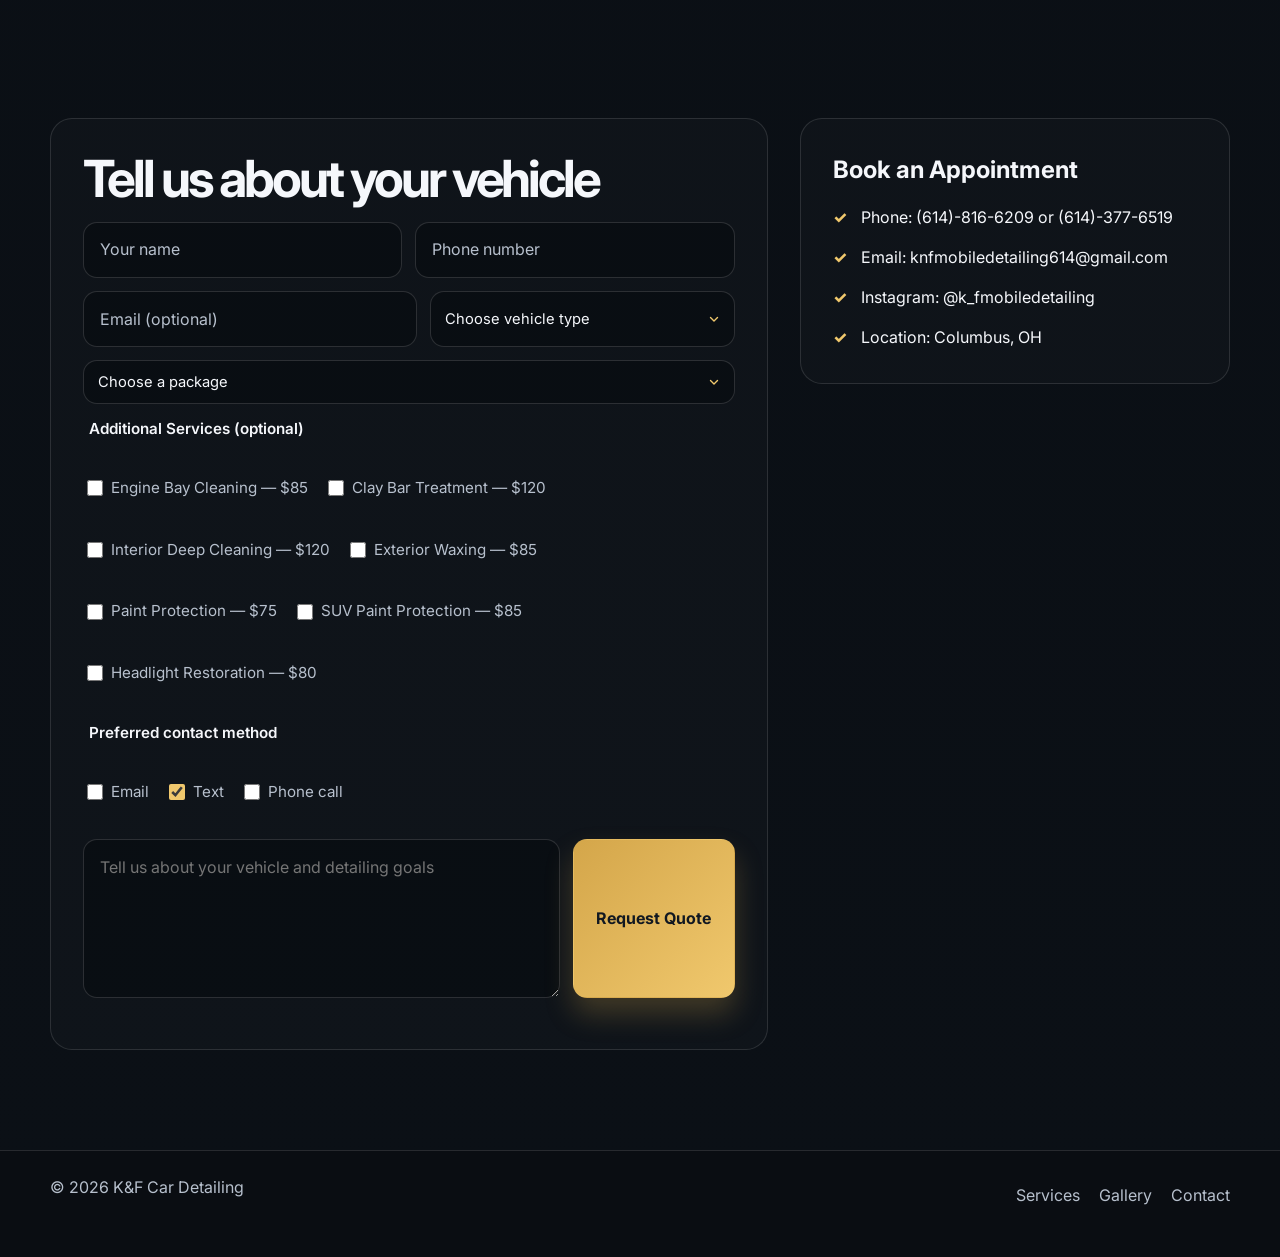
==== commit 8bb1e524: "cargo can and september updates" ====
--- a/index.html
+++ b/index.html
@@ -404,16 +404,28 @@
                   <span>Engine Bay Cleaning — $85</span>
                 </label>
                 <label>
-                  <input type="checkbox" name="additional_services" value="Paint Protection (1-6 Mo) — $75" />
-                  <span>Paint Protection (Sedan) (1-6 Mo) — $75</span>
-                </label>
-                <label>
-                  <input type="checkbox" name="additional_services" value="Paint Protection SUV (1-6 Mo) — $85" />
-                  <span>Paint Protection (SUV) (1-6 Mo) — $85</span>
-                </label>
-                <label>
-                  <input type="checkbox" name="additional_services" value="Headlights Restoration — $80" />
-                  <span>Headlights Restoration — $80</span>
+                  <input type="checkbox" name="additional_services" value="Clay Bar Treatment — $120" />
+                  <span>Clay Bar Treatment — $120</span>
+                </label>
+                <label>
+                  <input type="checkbox" name="additional_services" value="Interior Deep Cleaning — $120" />
+                  <span>Interior Deep Cleaning — $120</span>
+                </label>
+                <label>
+                  <input type="checkbox" name="additional_services" value="Exterior Waxing — $85" />
+                  <span>Exterior Waxing — $85</span>
+                </label>
+                <label>
+                  <input type="checkbox" name="additional_services" value="Paint Protection — $75" />
+                  <span>Paint Protection — $75</span>
+                </label>
+                <label>
+                  <input type="checkbox" name="additional_services" value="SUV Paint Protection — $85" />
+                  <span>SUV Paint Protection — $85</span>
+                </label>
+                <label>
+                  <input type="checkbox" name="additional_services" value="Headlight Restoration — $80" />
+                  <span>Headlight Restoration — $80</span>
                 </label>
               </fieldset>
 
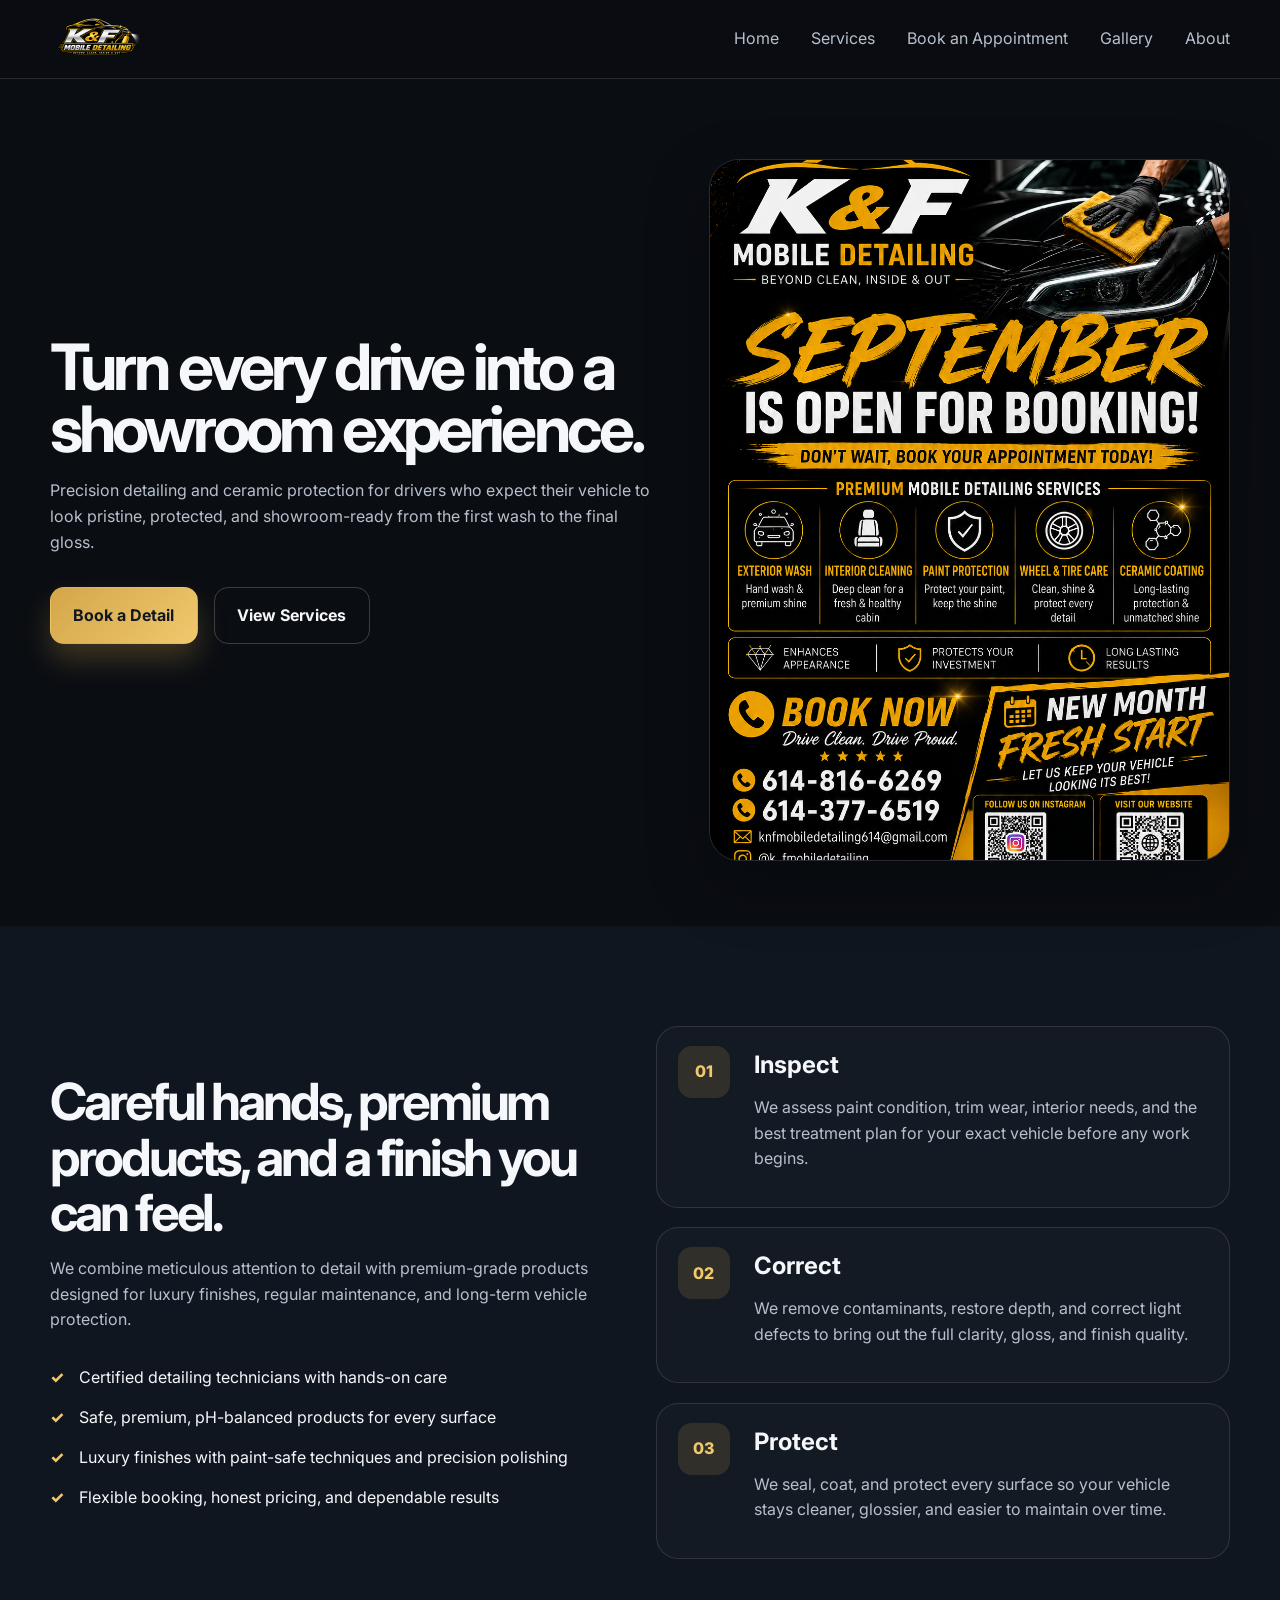
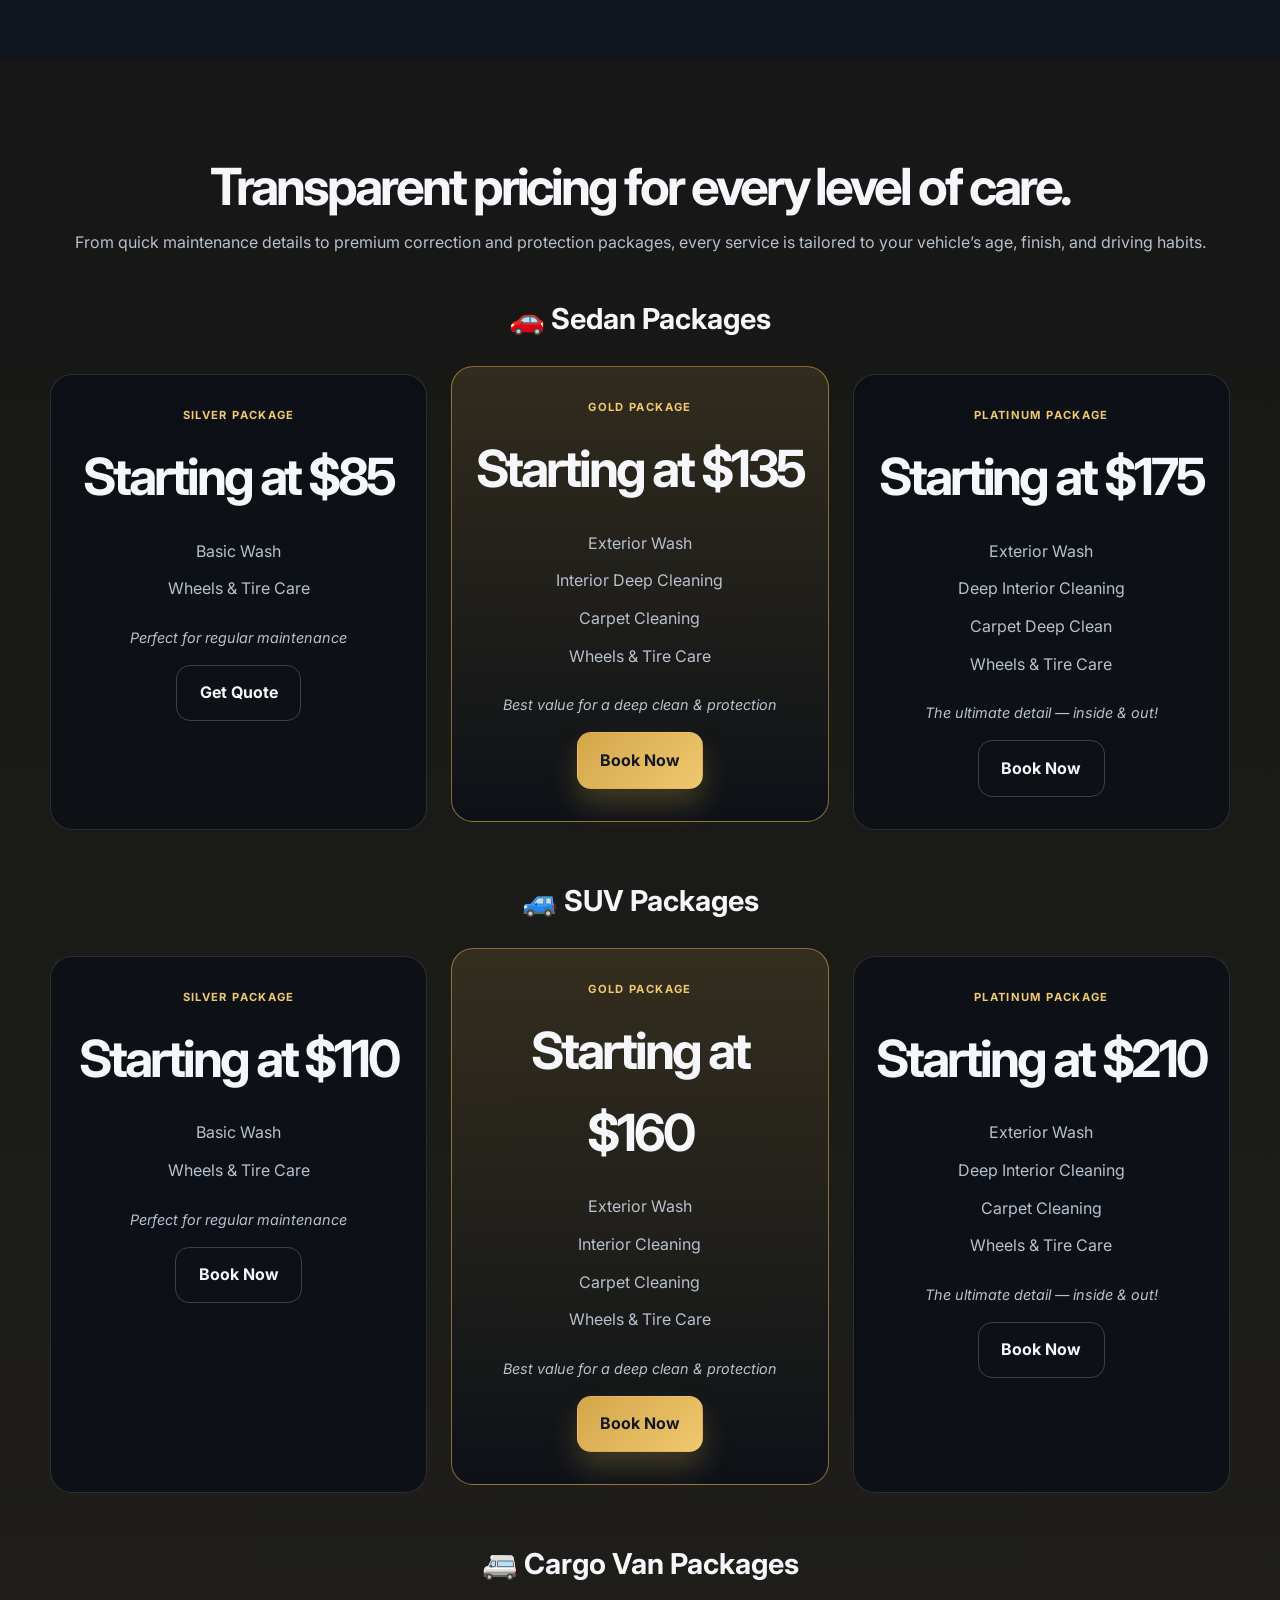
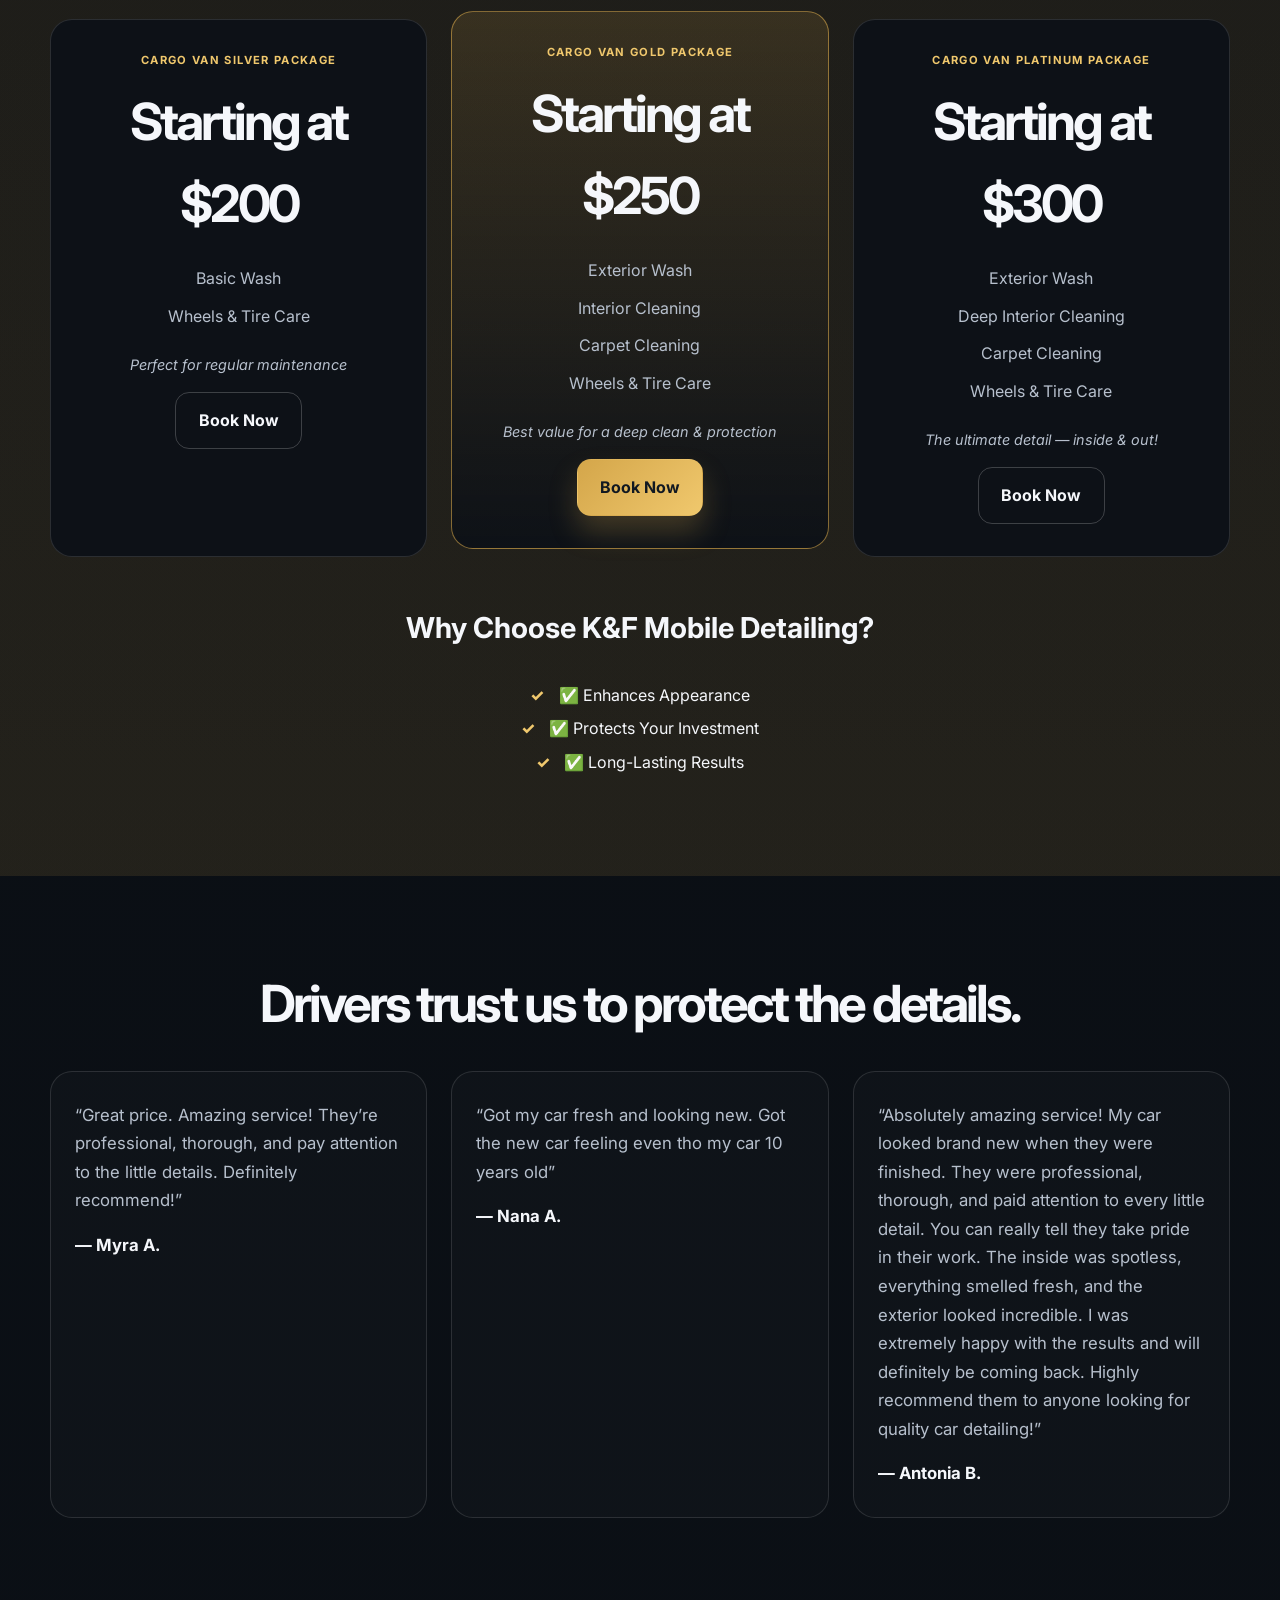
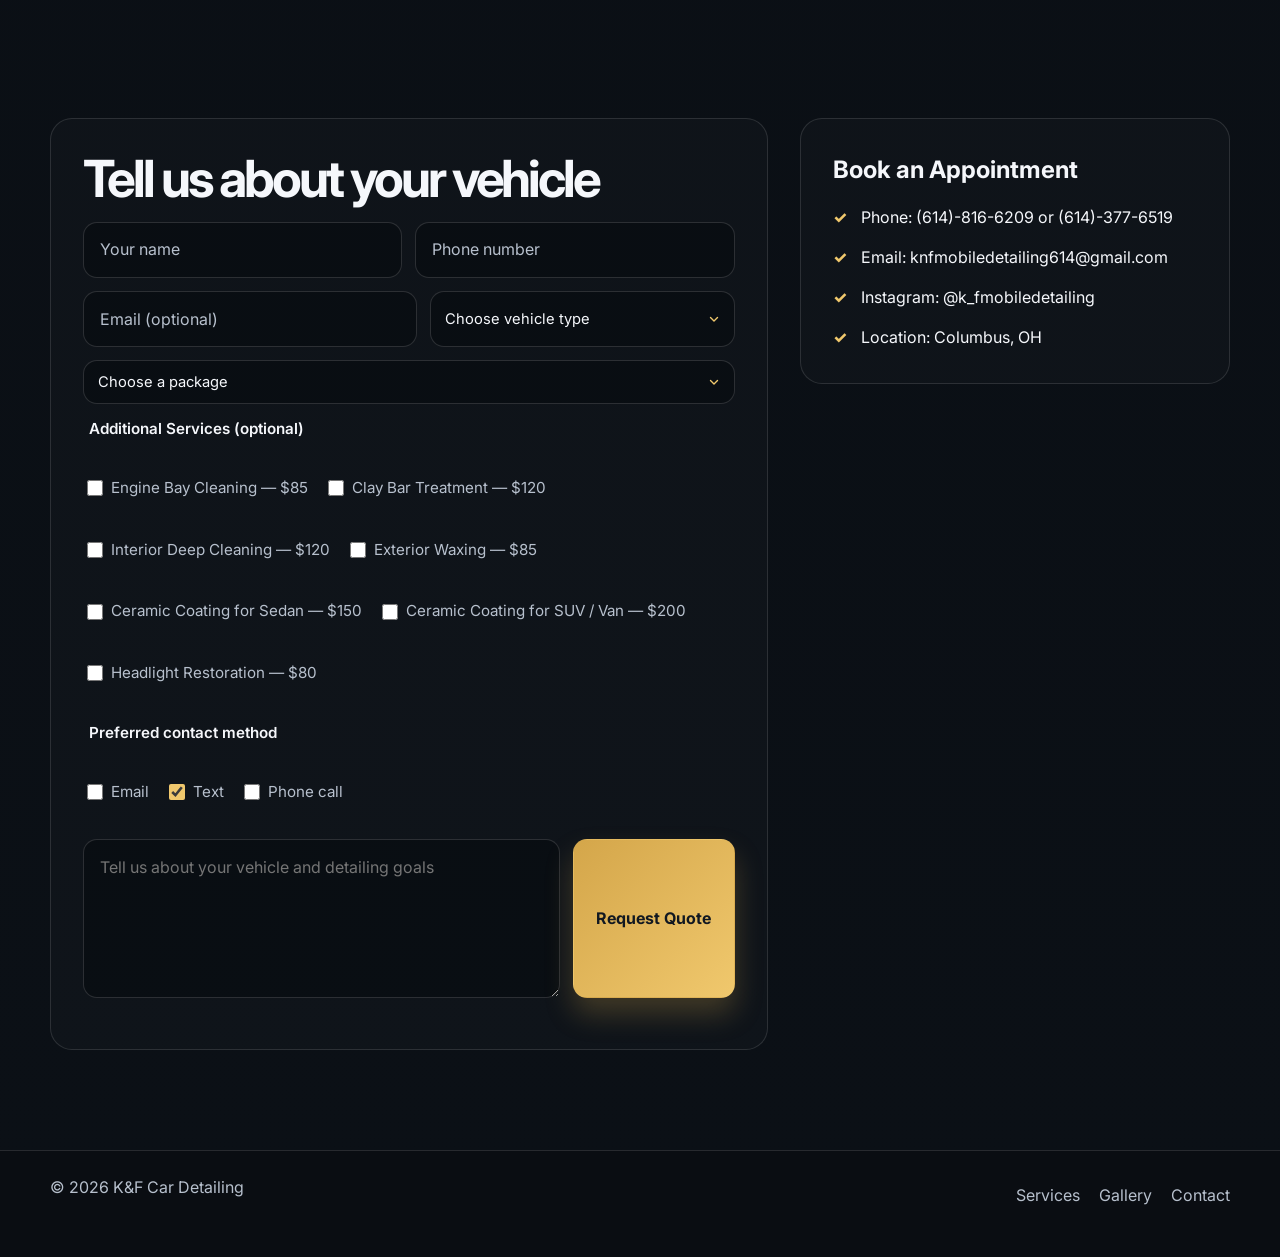
==== commit 54ef4395: "morderate changes" ====
--- a/index.html
+++ b/index.html
@@ -61,7 +61,7 @@
           <div class="hero-copy">
             <h1>Turn every drive into a showroom experience.</h1>
             <p class="lead">
-              Precision detailing, paint correction, and ceramic protection for drivers who expect their vehicle to look pristine, protected, and showroom-ready from the first wash to the final gloss.
+              Precision detailing and ceramic protection for drivers who expect their vehicle to look pristine, protected, and showroom-ready from the first wash to the final gloss.
             </p>
 
             <div class="hero-actions">
@@ -107,8 +107,14 @@
 
             <article class="service-card">
               <div class="icon">✪</div>
-              <h3>Clay Bar Treatment & Paint Correction</h3>
-              <p>Decontamination and multi-stage polishing to remove swirl marks, scratches, and oxidation for a fresh finish.</p>
+              <h3>Ceramic Coating for Sedan</h3>
+              <p>Professional ceramic coating for long-lasting protection, shine, and easy maintenance.</p>
+            </article>
+
+            <article class="service-card">
+              <div class="icon">✬</div>
+              <h3>Ceramic Coating for SUV / Van</h3>
+              <p>Professional ceramic coating for long-lasting protection, shine, and easy maintenance.</p>
             </article>
 
             <article class="service-card">
@@ -416,12 +422,12 @@
                   <span>Exterior Waxing — $85</span>
                 </label>
                 <label>
-                  <input type="checkbox" name="additional_services" value="Paint Protection — $75" />
-                  <span>Paint Protection — $75</span>
-                </label>
-                <label>
-                  <input type="checkbox" name="additional_services" value="SUV Paint Protection — $85" />
-                  <span>SUV Paint Protection — $85</span>
+                  <input type="checkbox" name="additional_services" value="Ceramic Coating for Sedan — $150" />
+                  <span>Ceramic Coating for Sedan — $150</span>
+                </label>
+                <label>
+                  <input type="checkbox" name="additional_services" value="Ceramic Coating for SUV / Van — $200" />
+                  <span>Ceramic Coating for SUV / Van — $200</span>
                 </label>
                 <label>
                   <input type="checkbox" name="additional_services" value="Headlight Restoration — $80" />
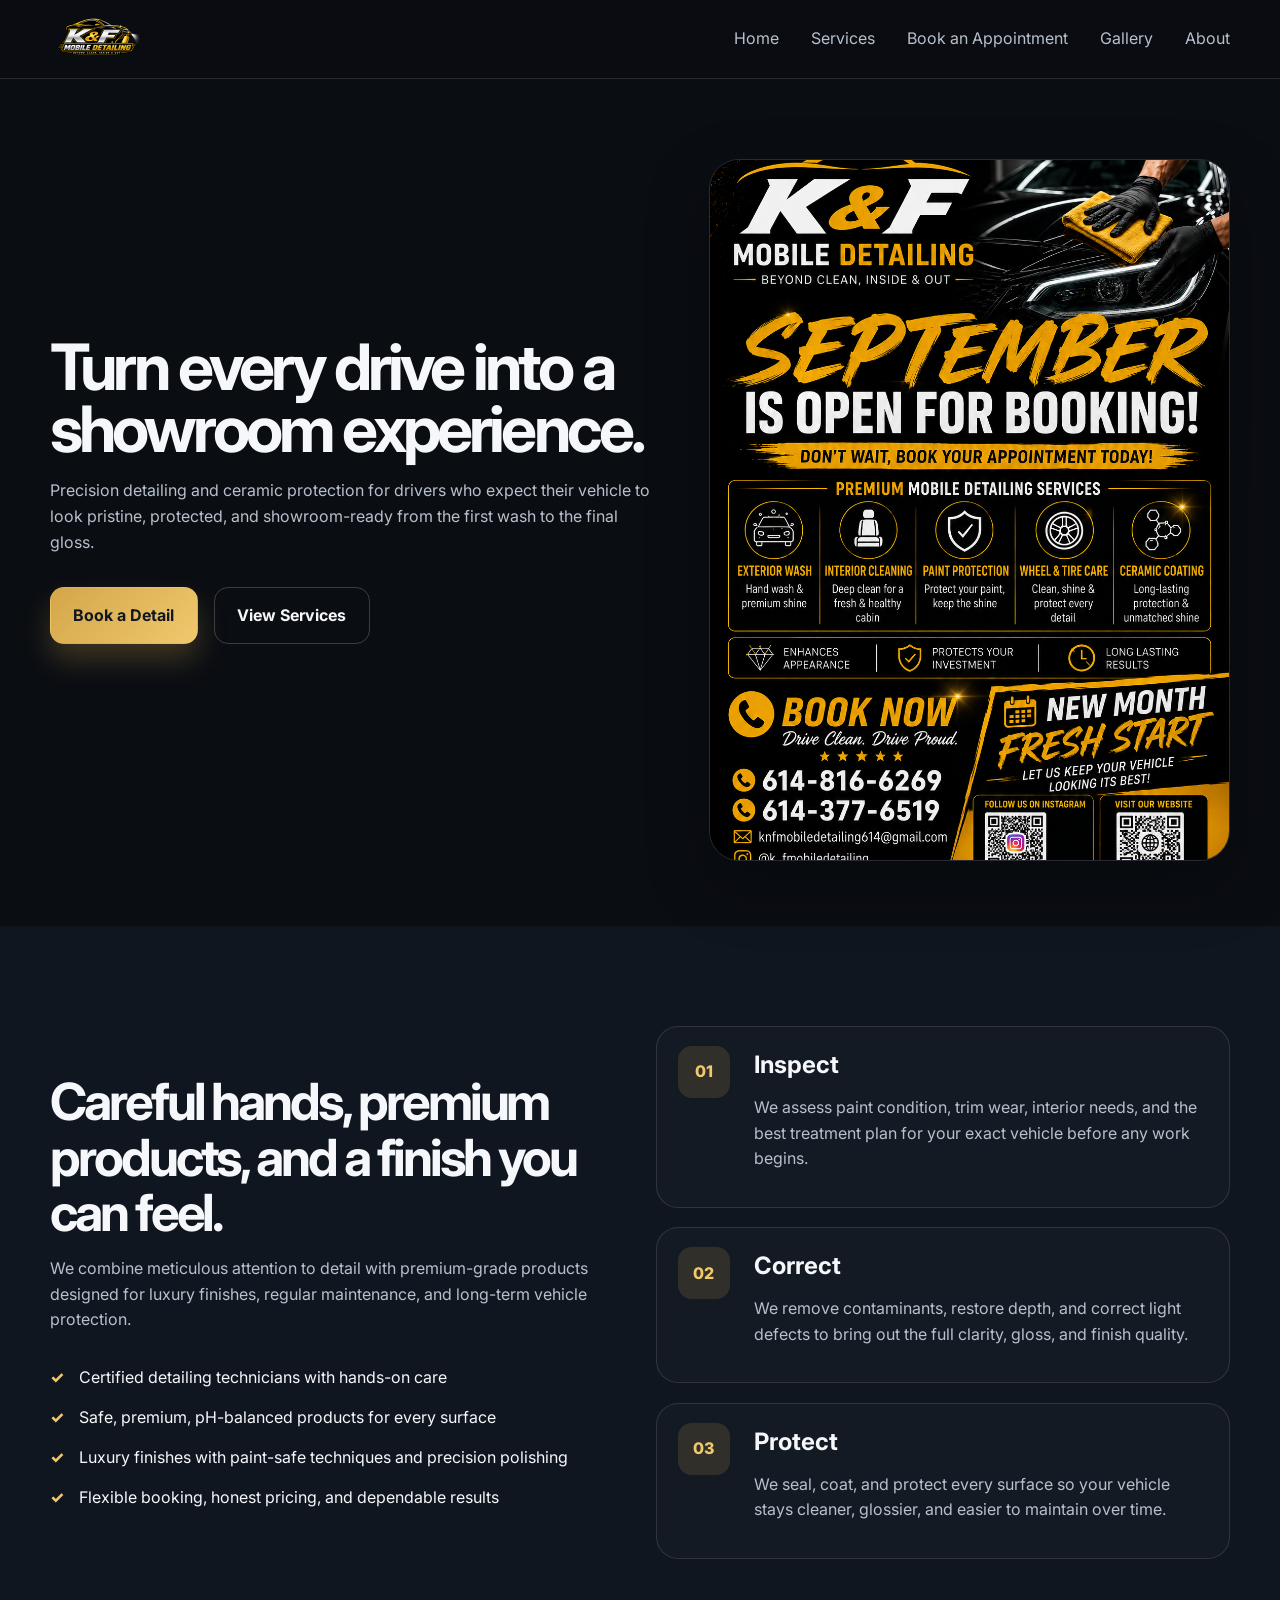
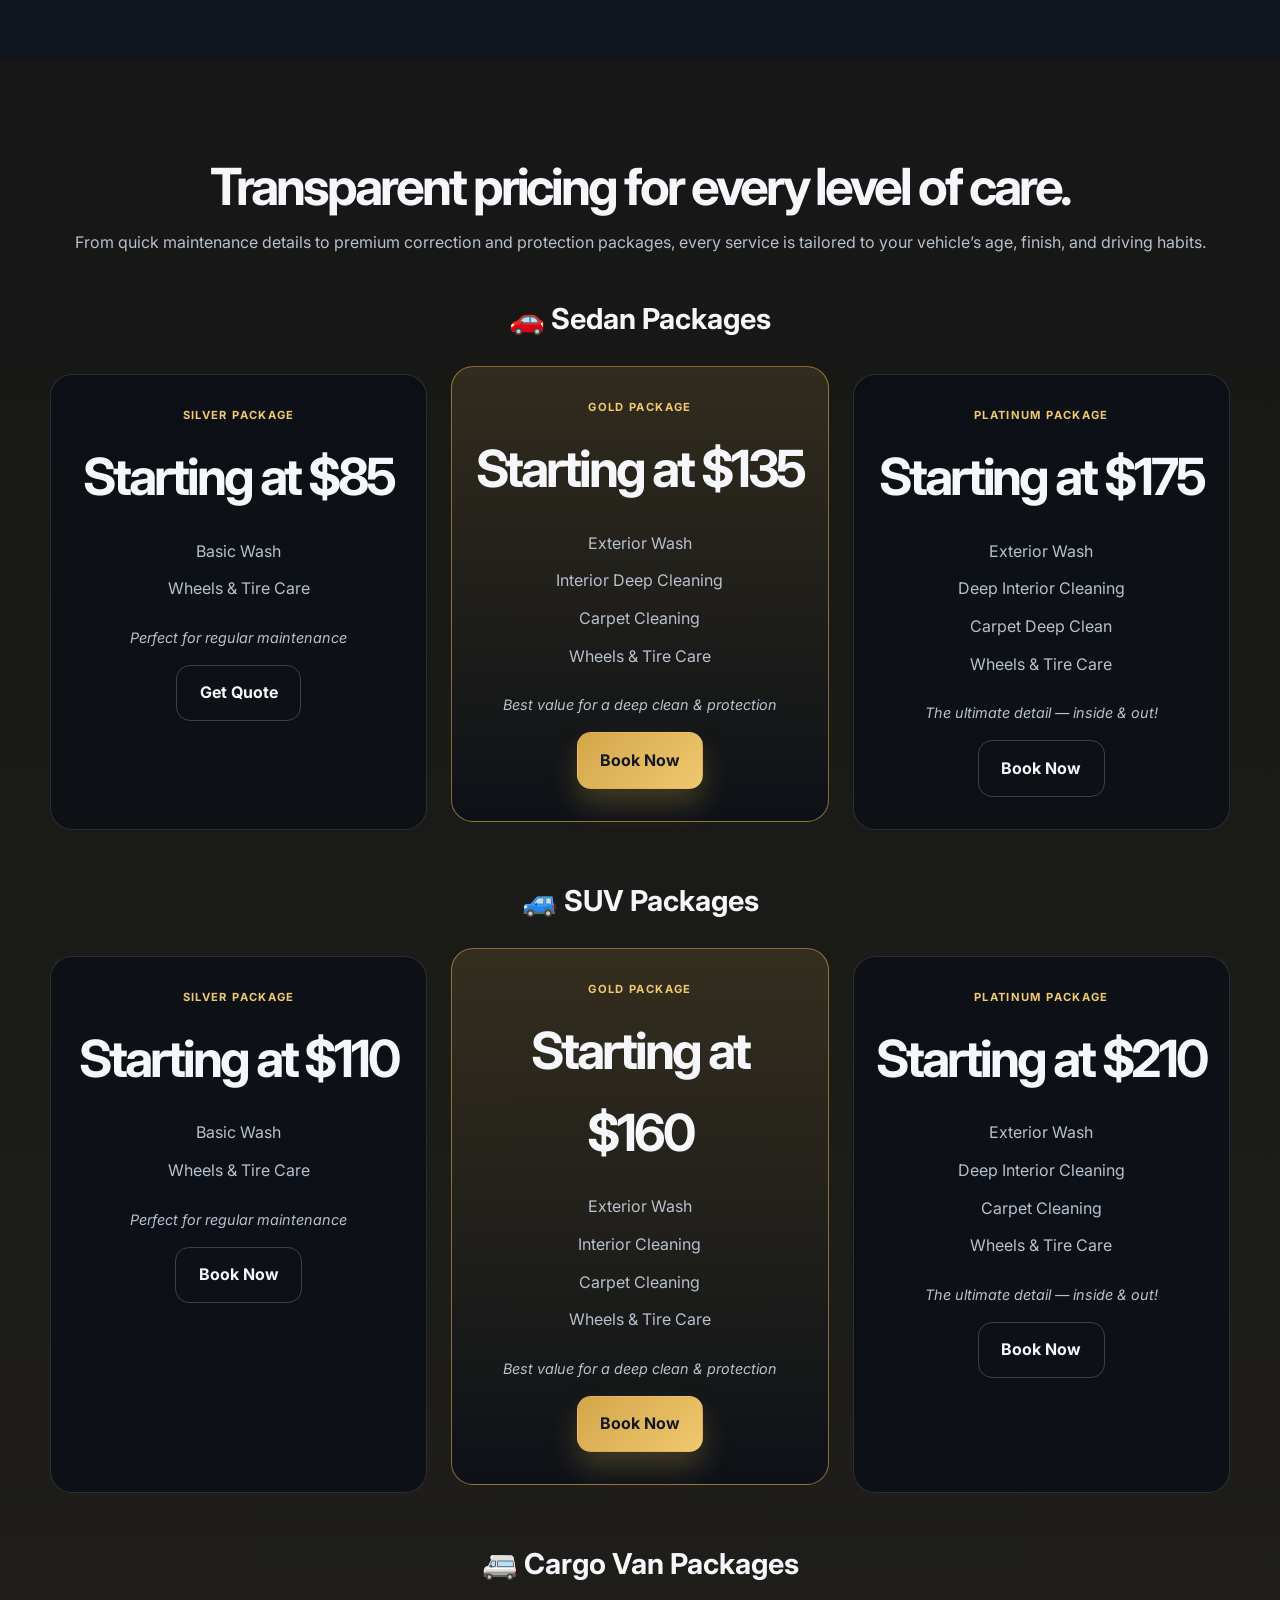
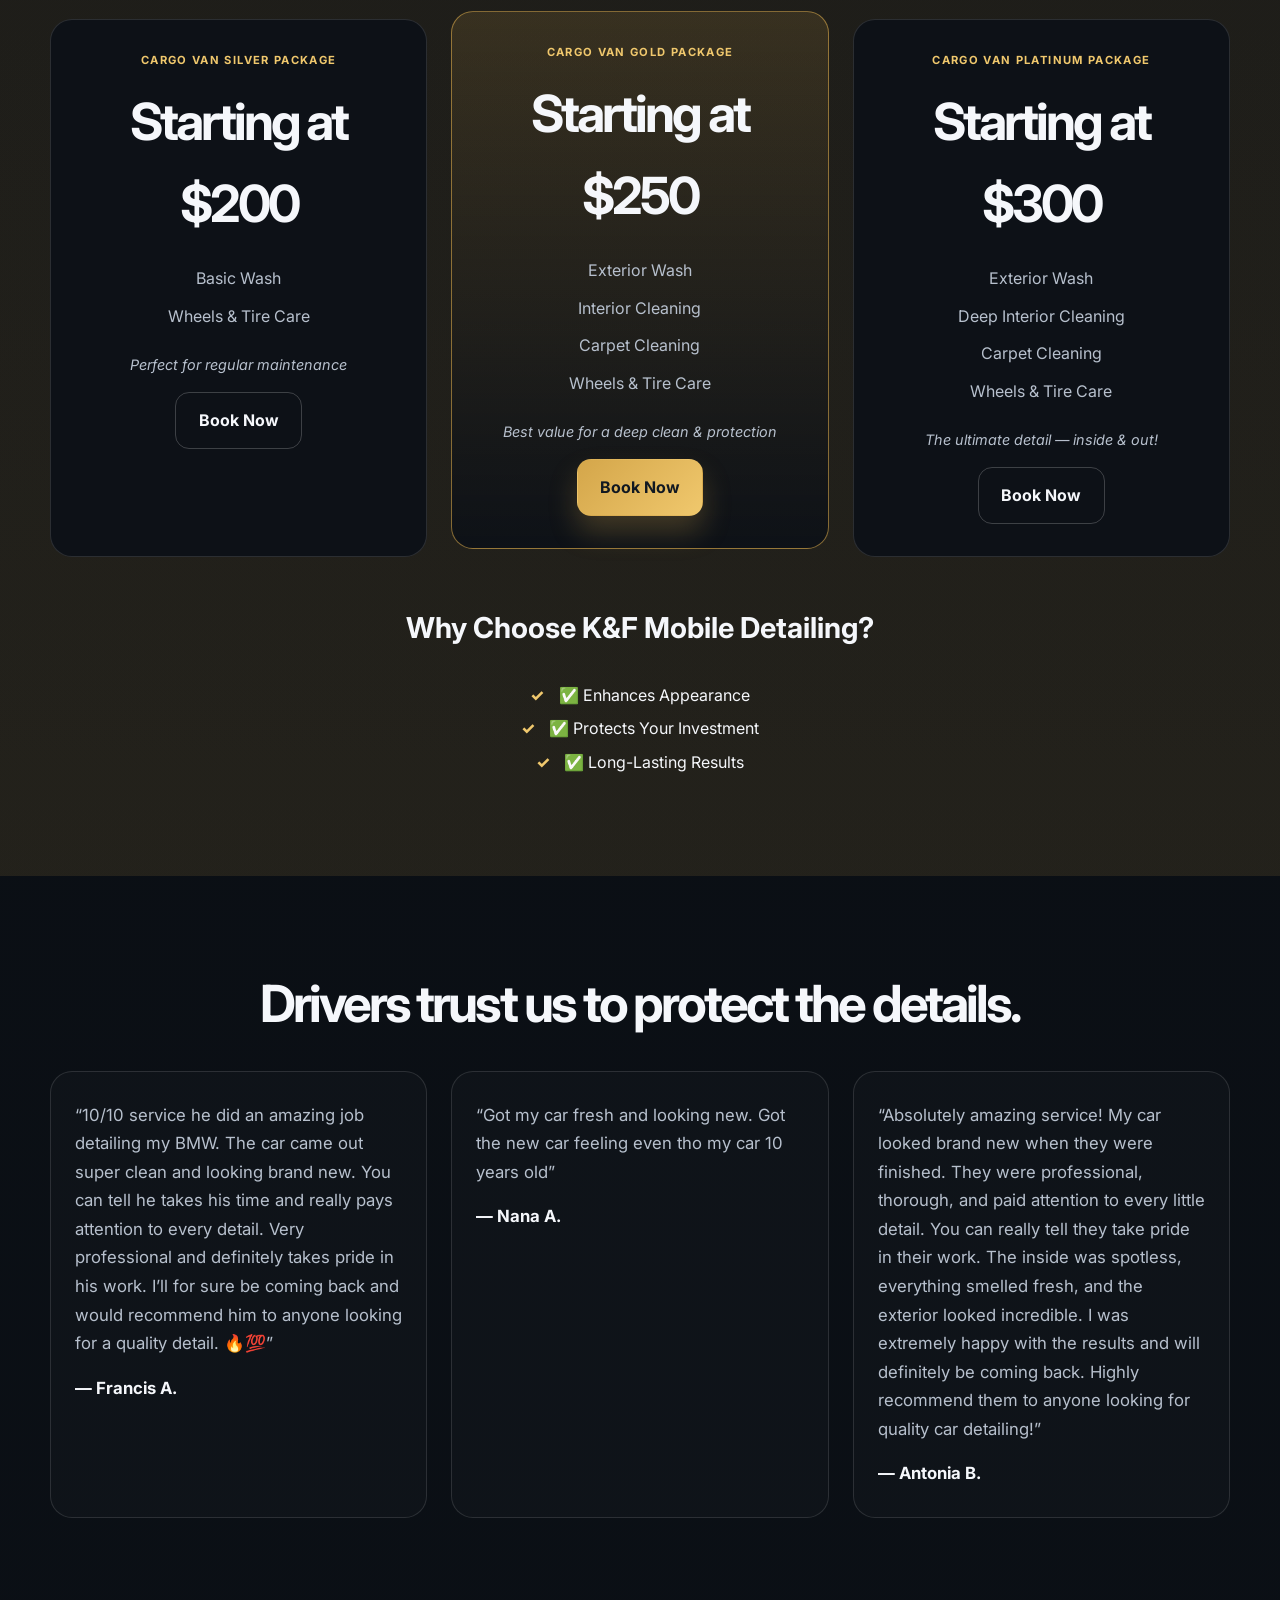
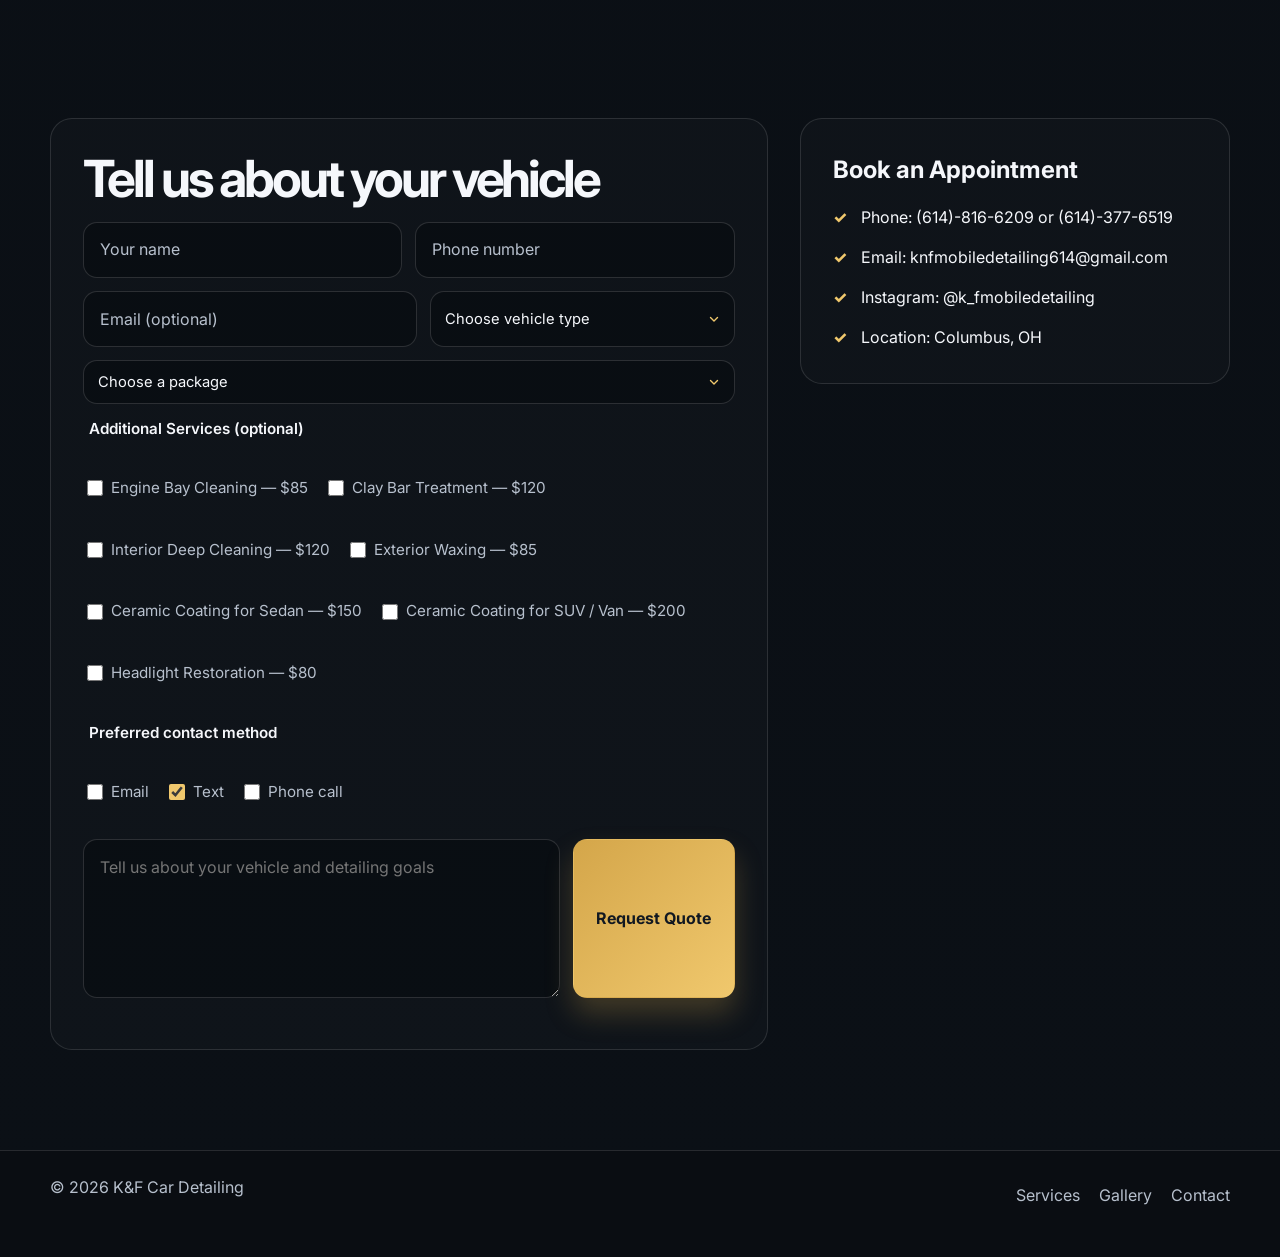
==== commit c4fe6063: "Update index.html to a new review" ====
--- a/index.html
+++ b/index.html
@@ -355,8 +355,8 @@
 
           <div class="testimonial-grid">
             <blockquote>
-              “Great price. Amazing service! They’re professional, thorough, and pay attention to the little details. Definitely recommend!”
-              <footer>— Myra A.</footer>
+              “10/10 service he did an amazing job detailing my BMW. The car came out super clean and looking brand new. You can tell he takes his time and really pays attention to every detail. Very professional and definitely takes pride in his work. I’ll for sure be coming back and would recommend him to anyone looking for a quality detail. 🔥💯”
+              <footer>— Francis A.</footer>
             </blockquote>
 
             <blockquote>
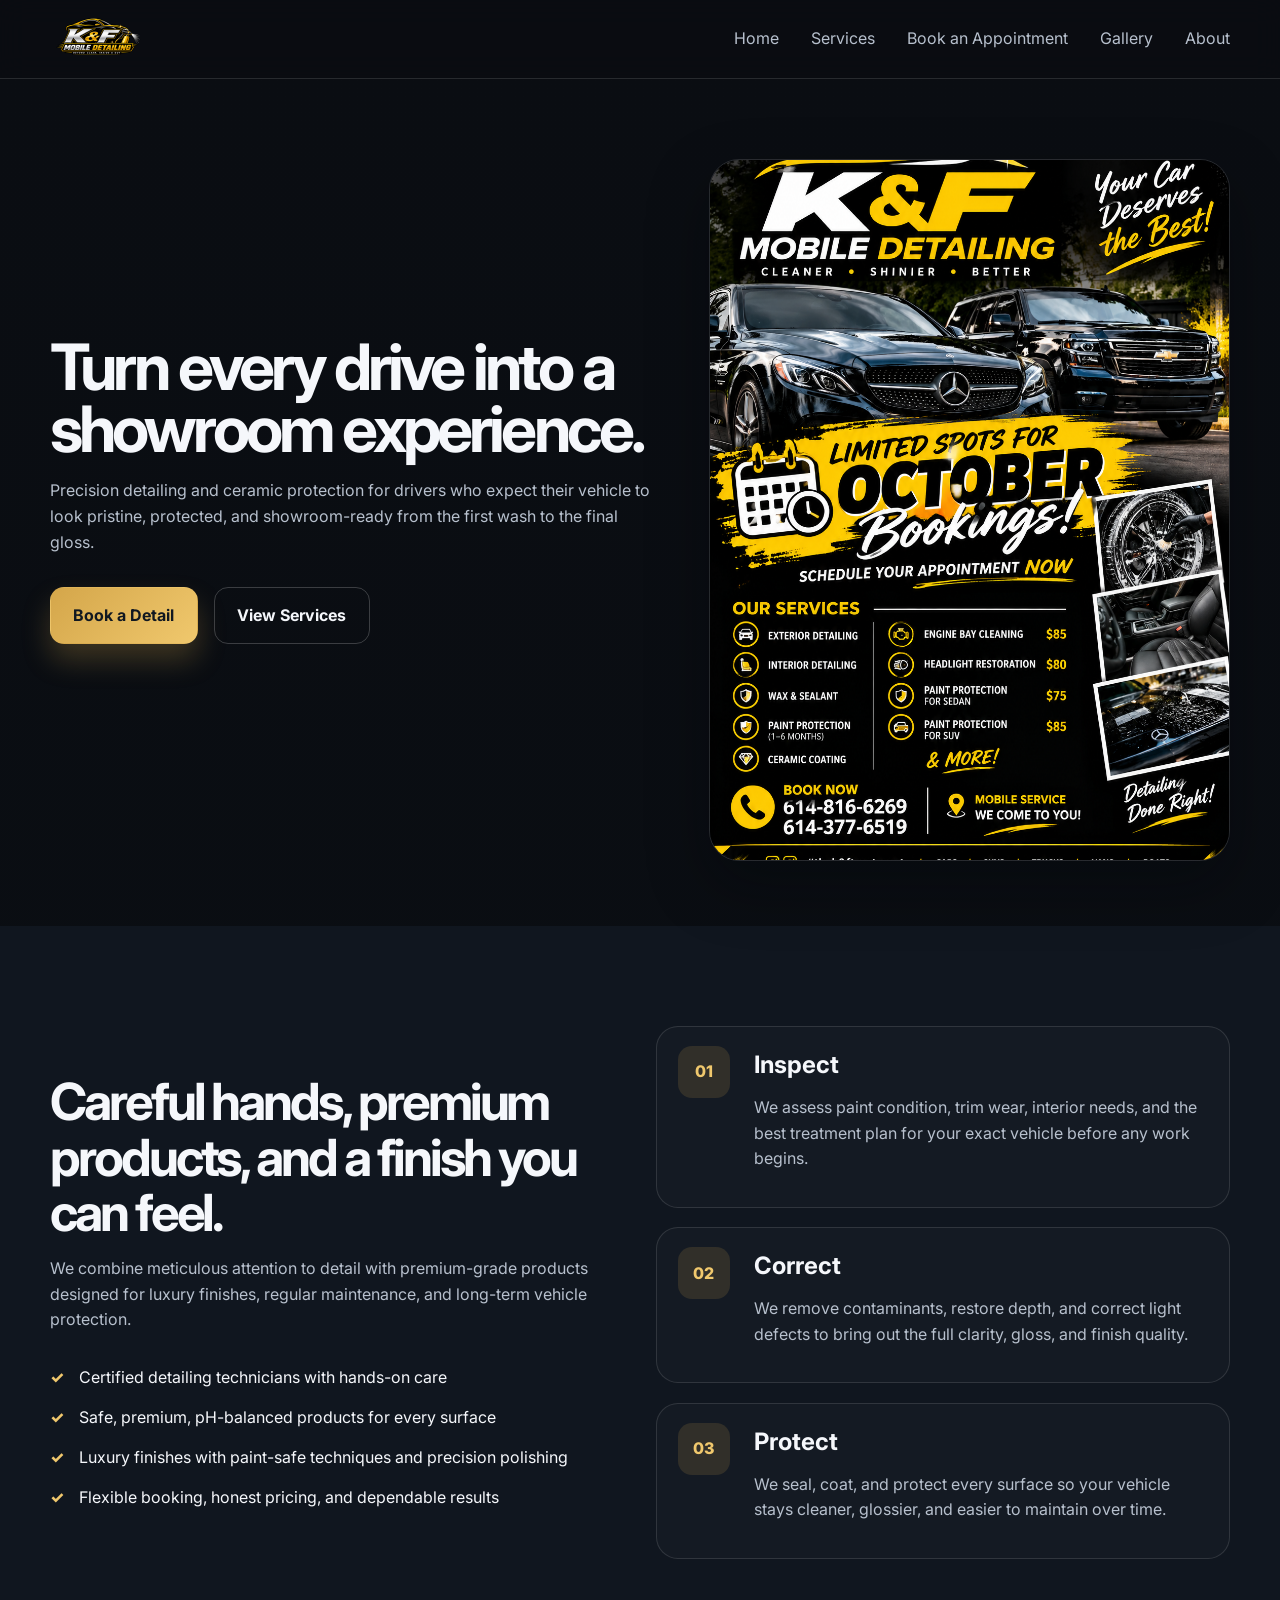
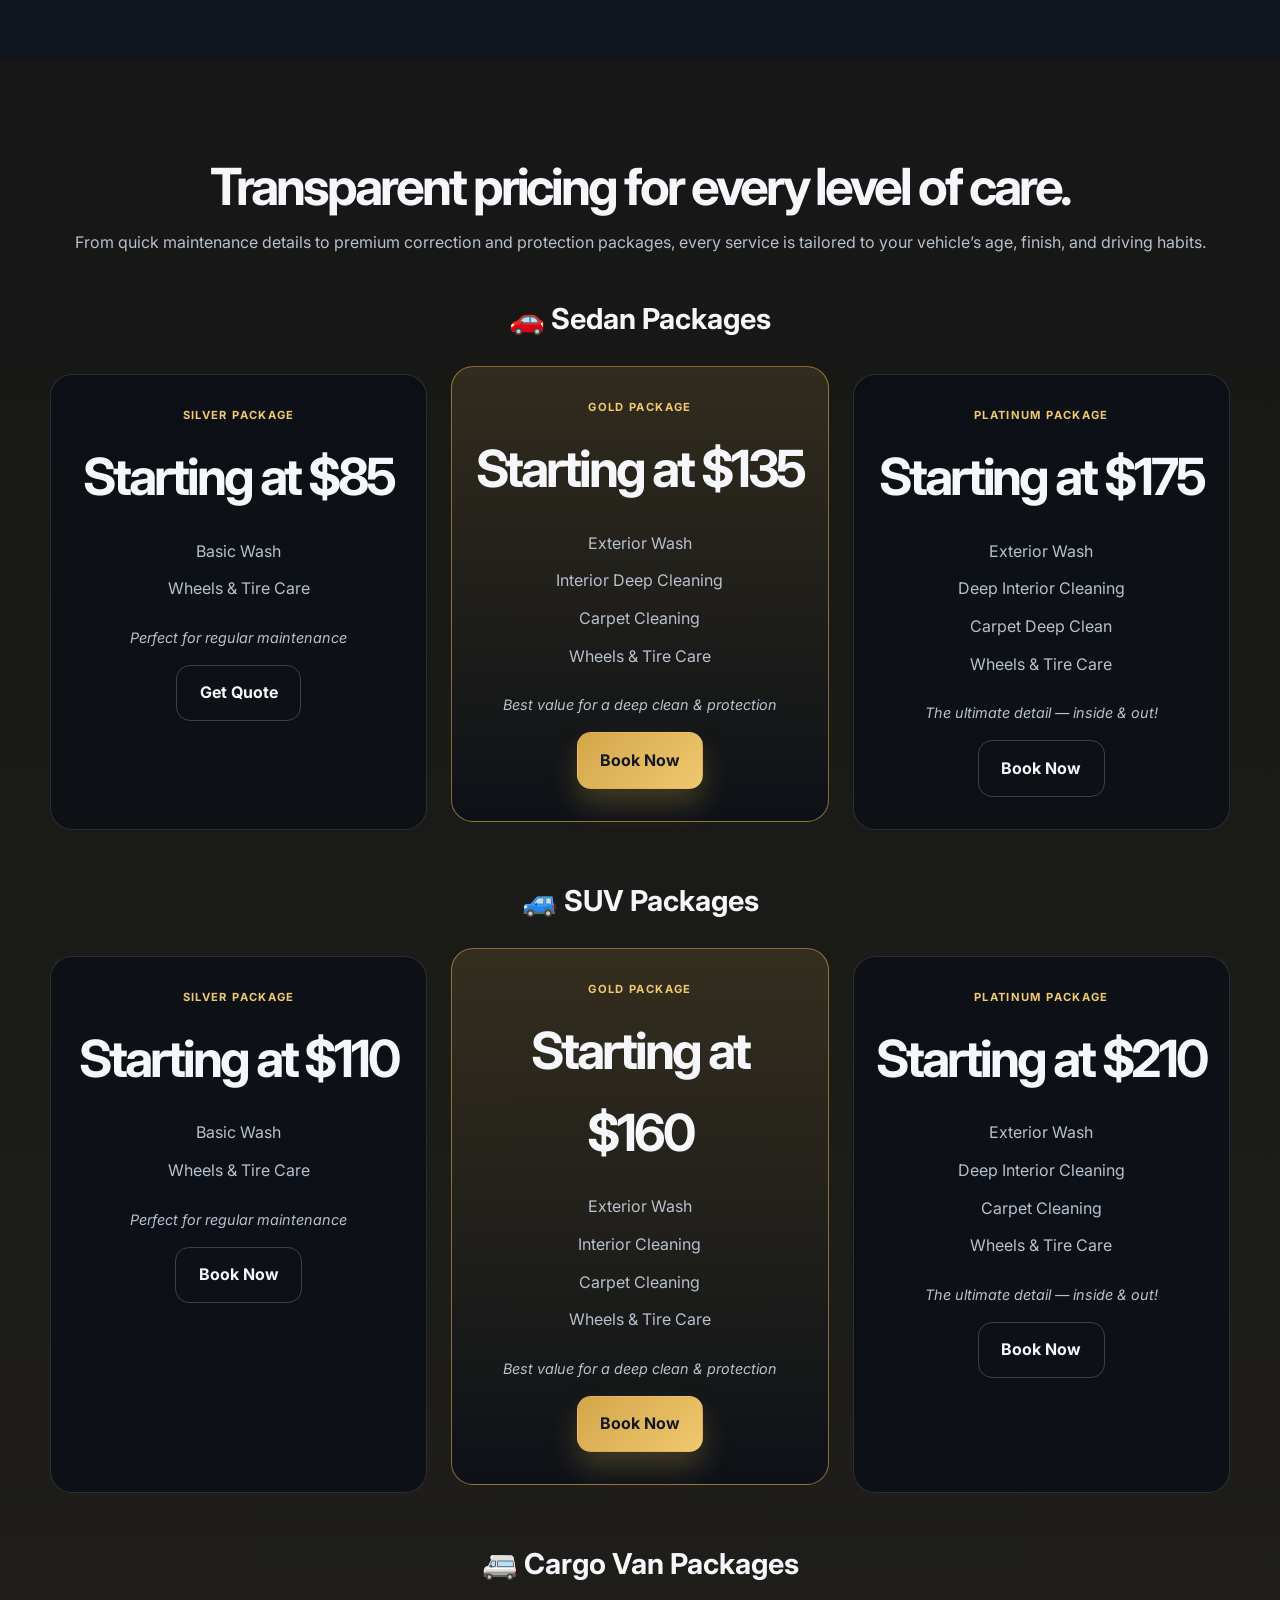
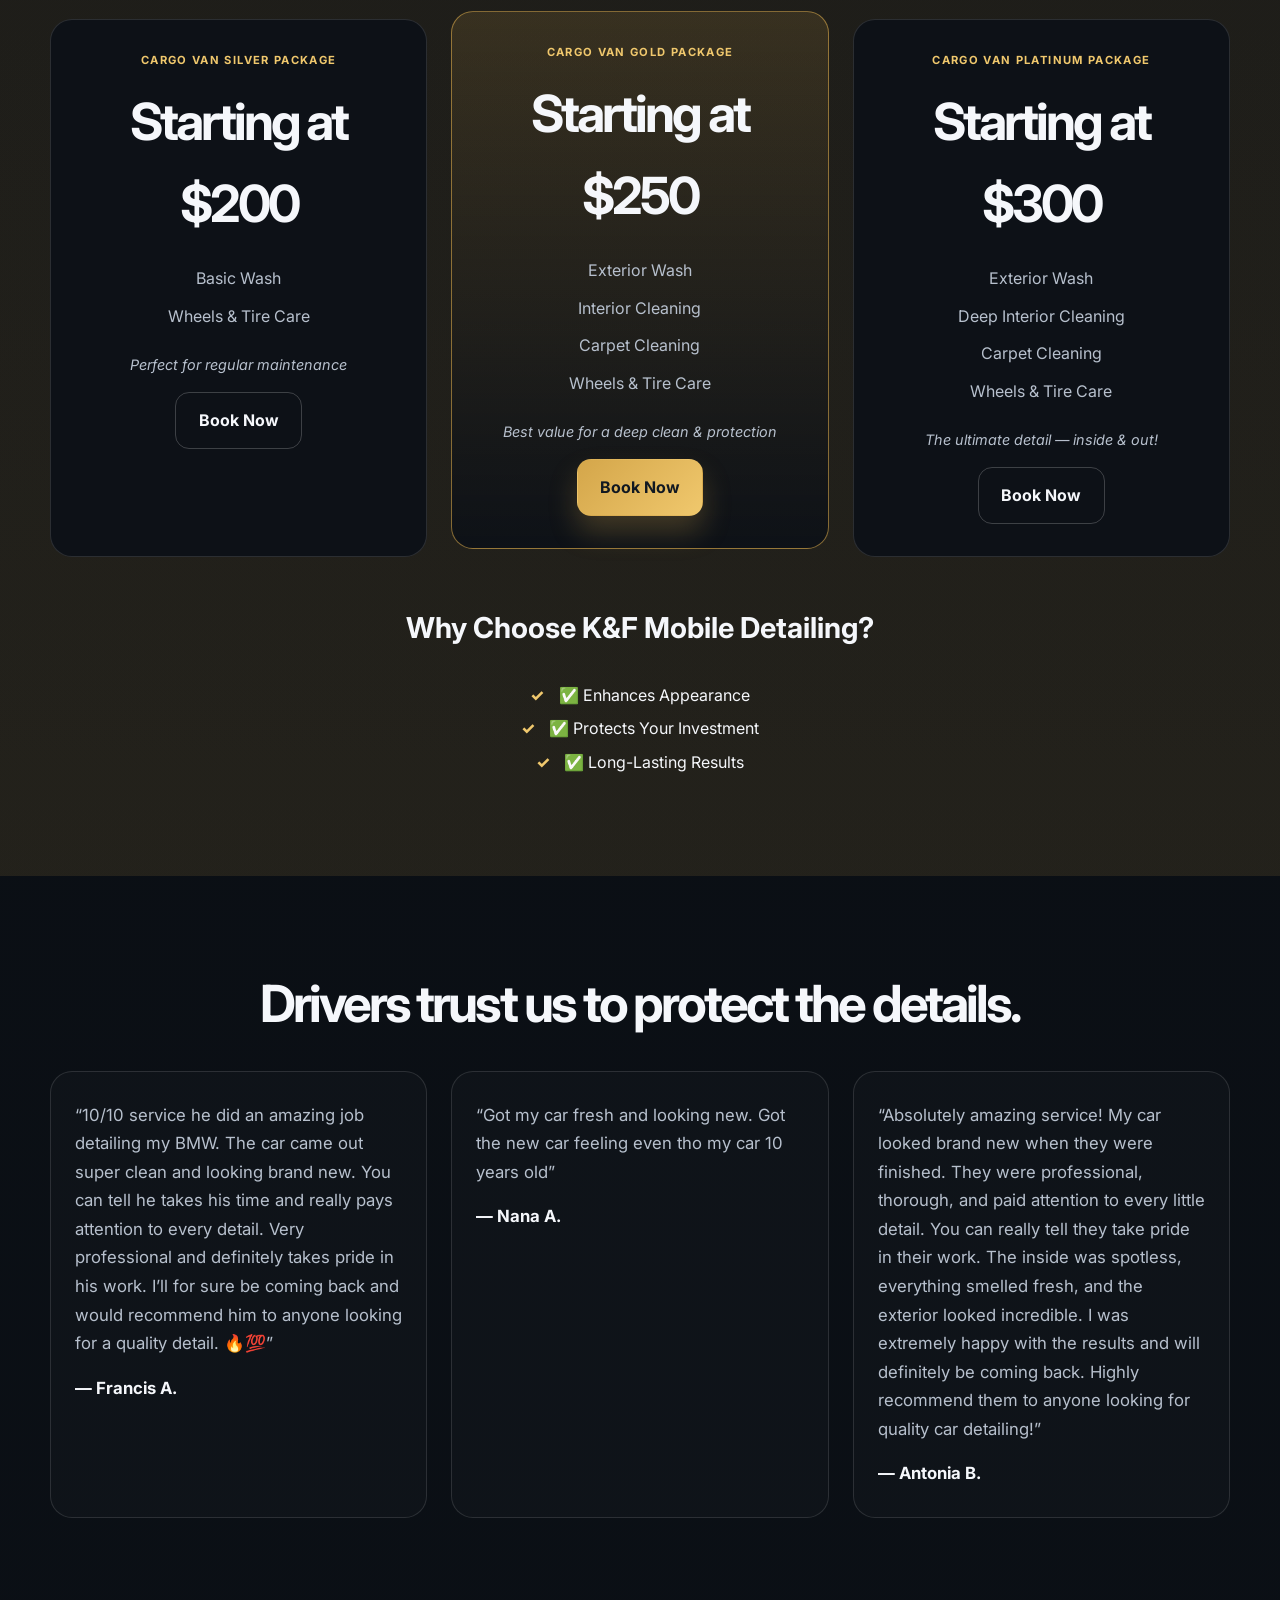
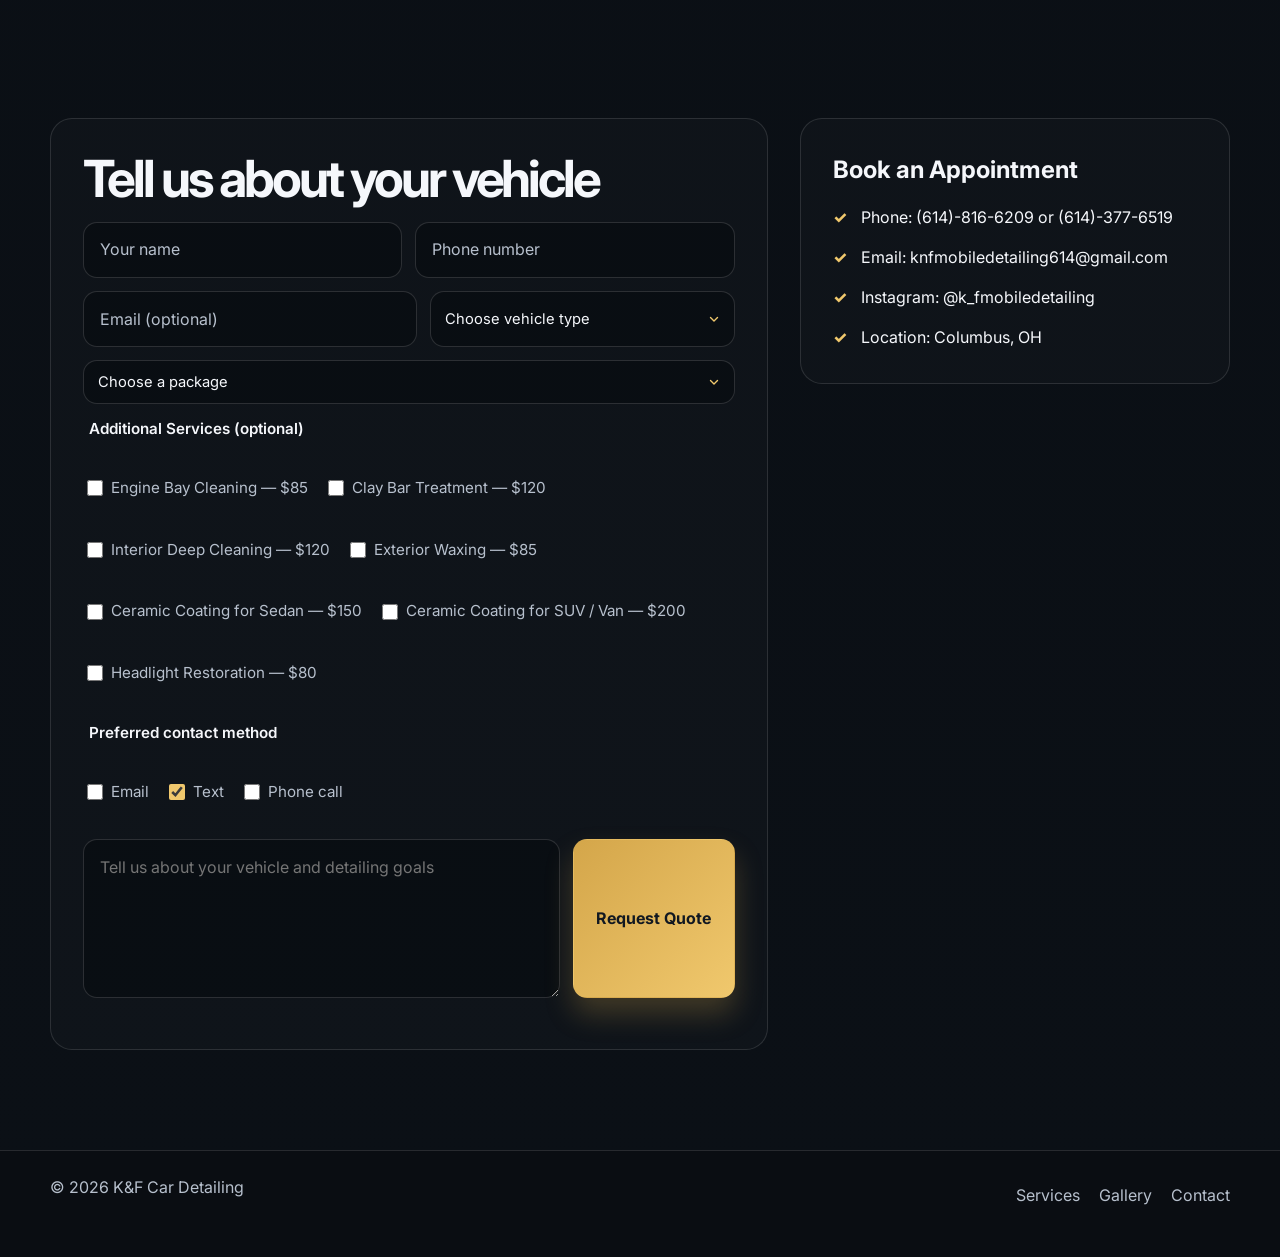
==== commit 3133e393: "october update" ====
--- a/index.html
+++ b/index.html
@@ -1,6 +1,15 @@
 <!DOCTYPE html>
 <html lang="en">
   <head>
+    <!-- Google tag (gtag.js) -->
+<script async src="https://www.googletagmanager.com/gtag/js?id=G-DFN600TG66"></script>
+<script>
+  window.dataLayer = window.dataLayer || [];
+  function gtag(){dataLayer.push(arguments);}
+  gtag('js', new Date());
+
+  gtag('config', 'G-DFN600TG66');
+</script>
     <meta charset="UTF-8" />
     <meta name="viewport" content="width=device-width, initial-scale=1.0" />
     <meta
@@ -72,7 +81,7 @@
 
           <div class="hero-visual" aria-label="Car detailing showcase image">
             <div class="image-card main-image">
-              <img src="images&videos/businessinfo/septemberflyer.png" alt="This Month Flyer" />
+              <img src="images&videos/businessinfo/octoberflyer.png" alt="This Month Flyer" />
             </div>
           </div>
         </div>
